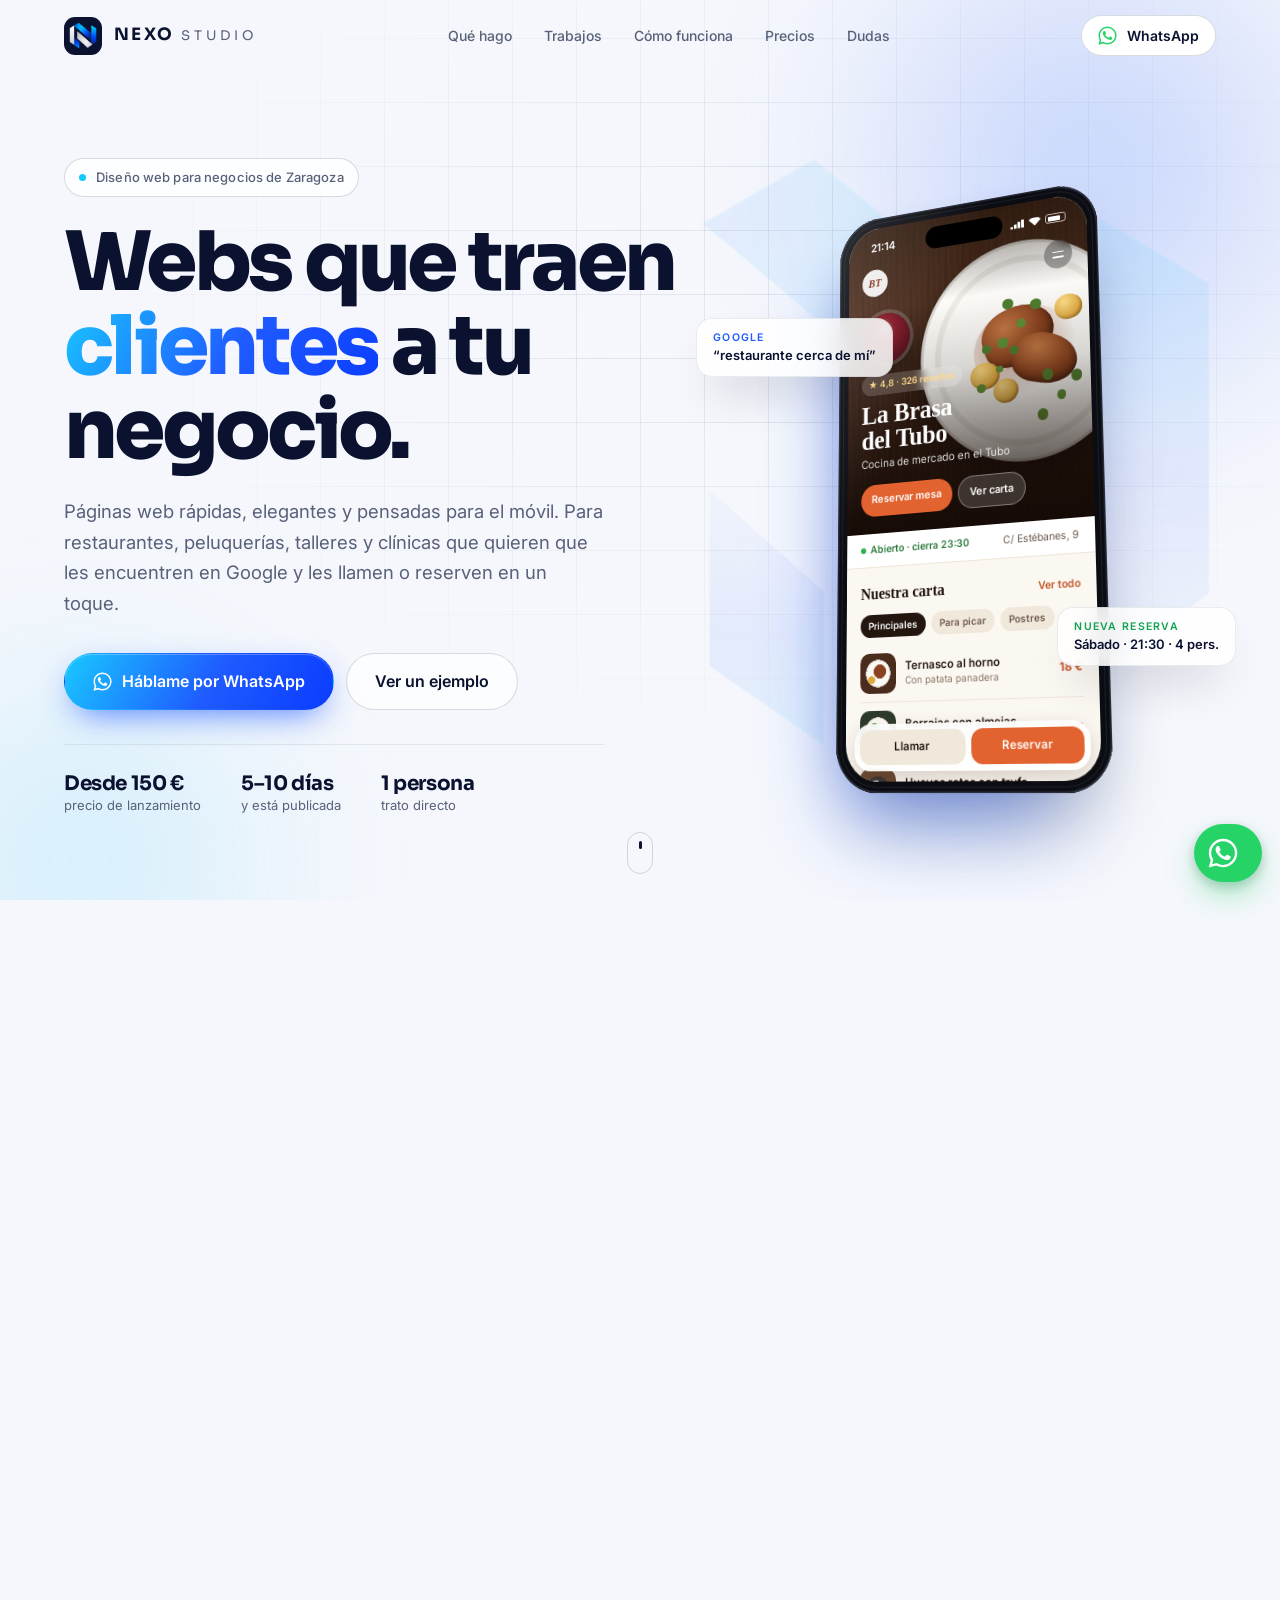
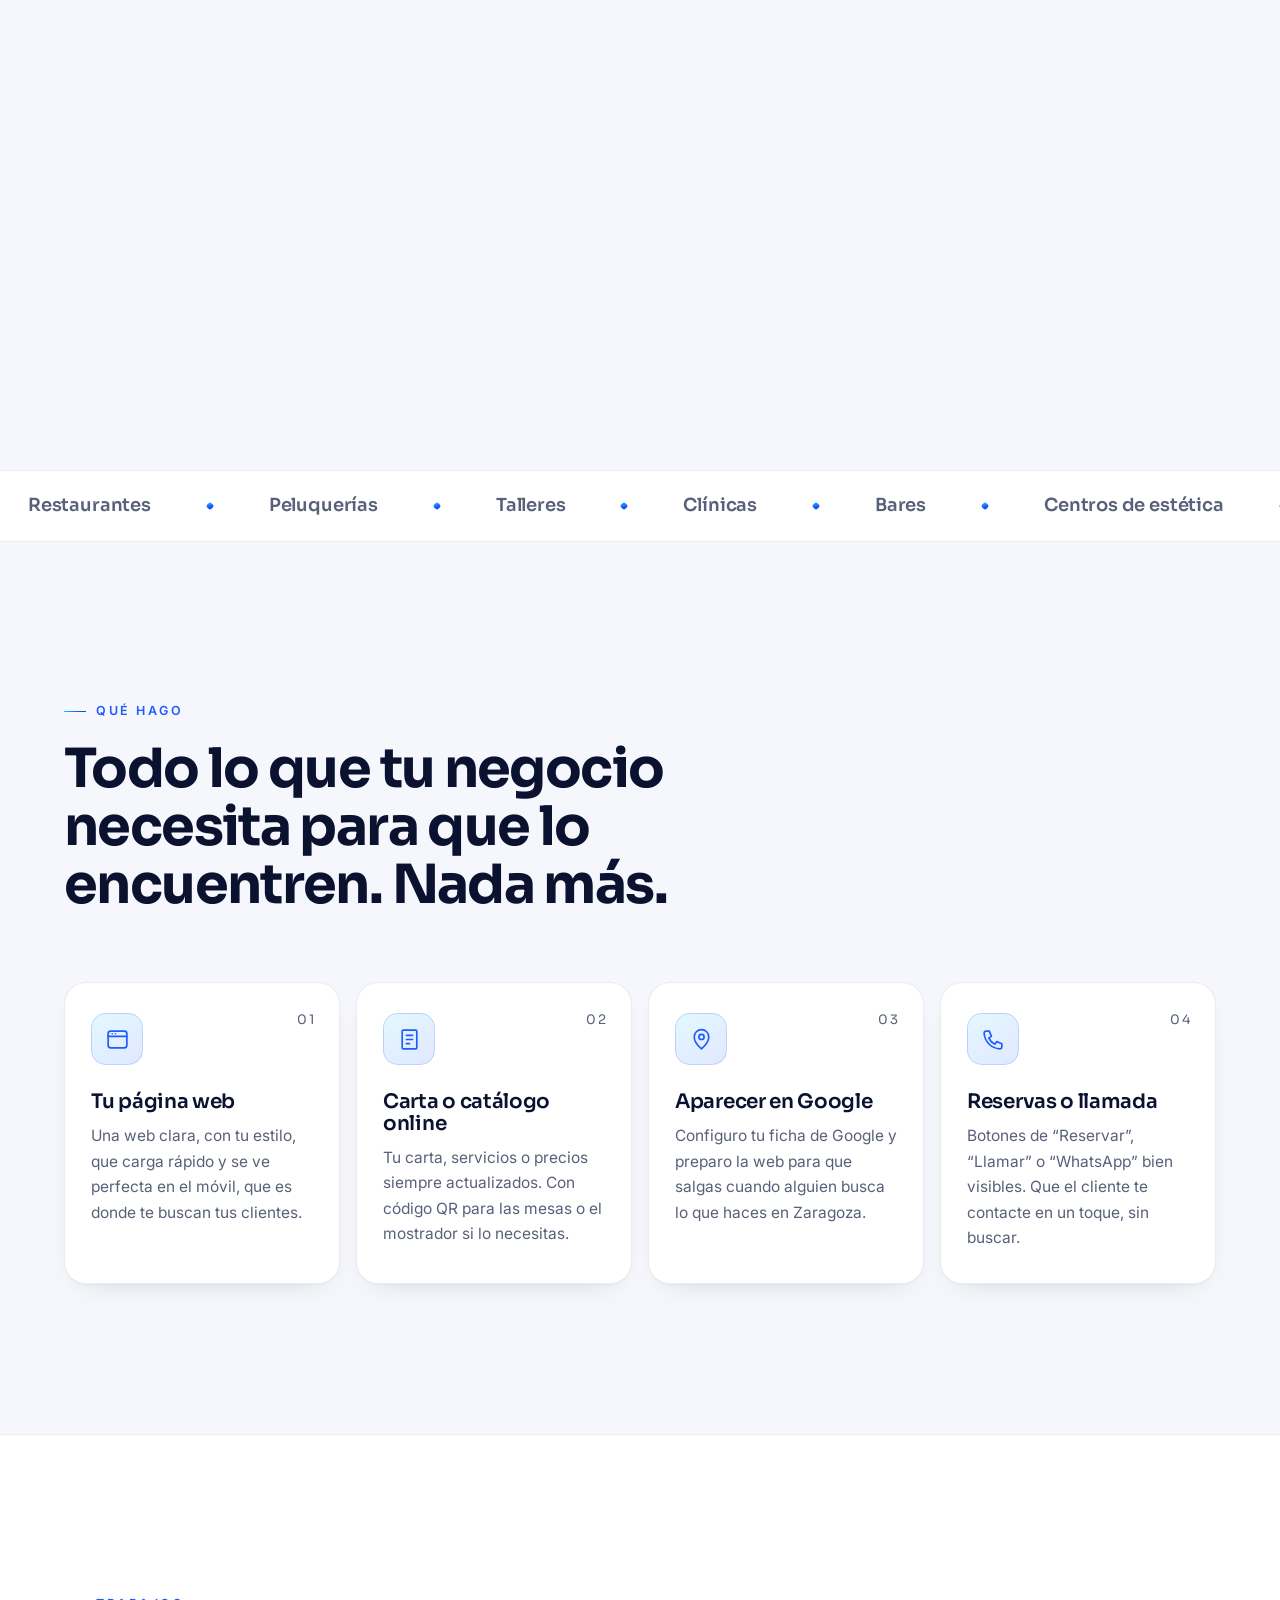
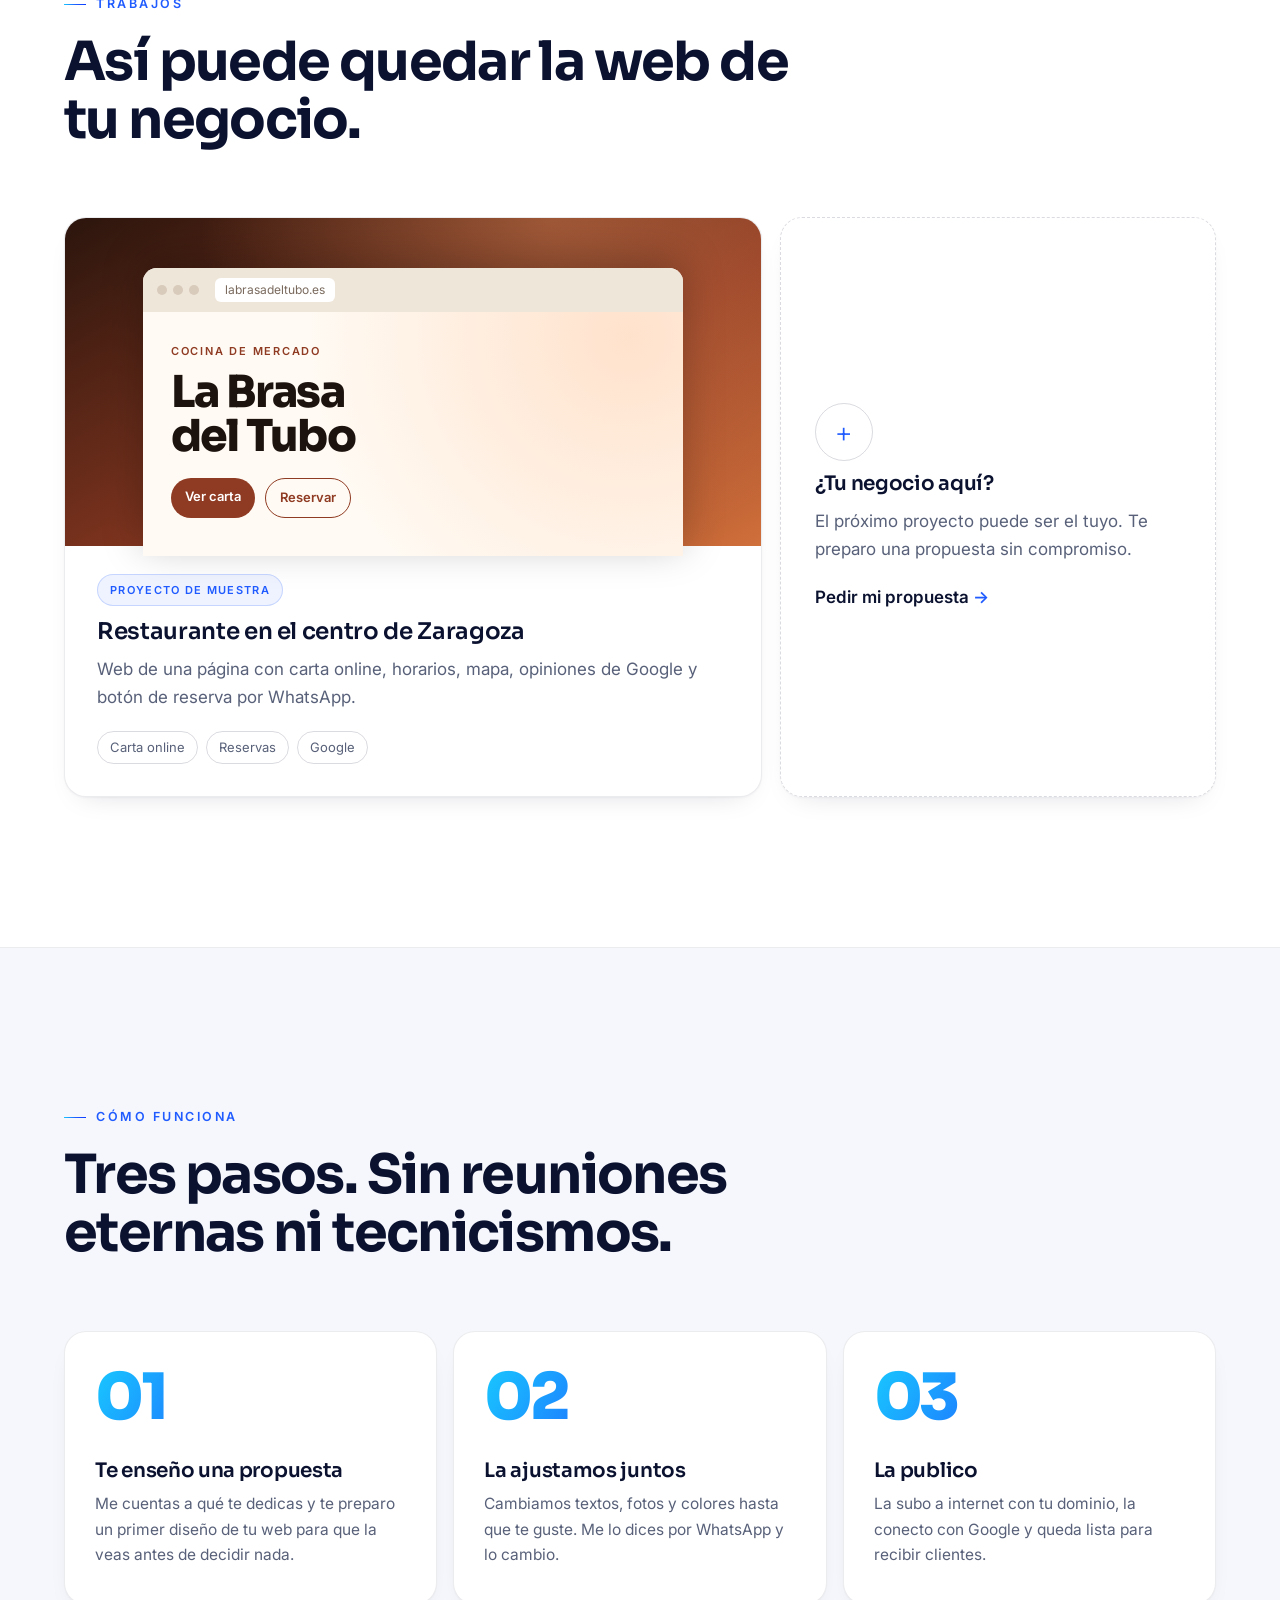
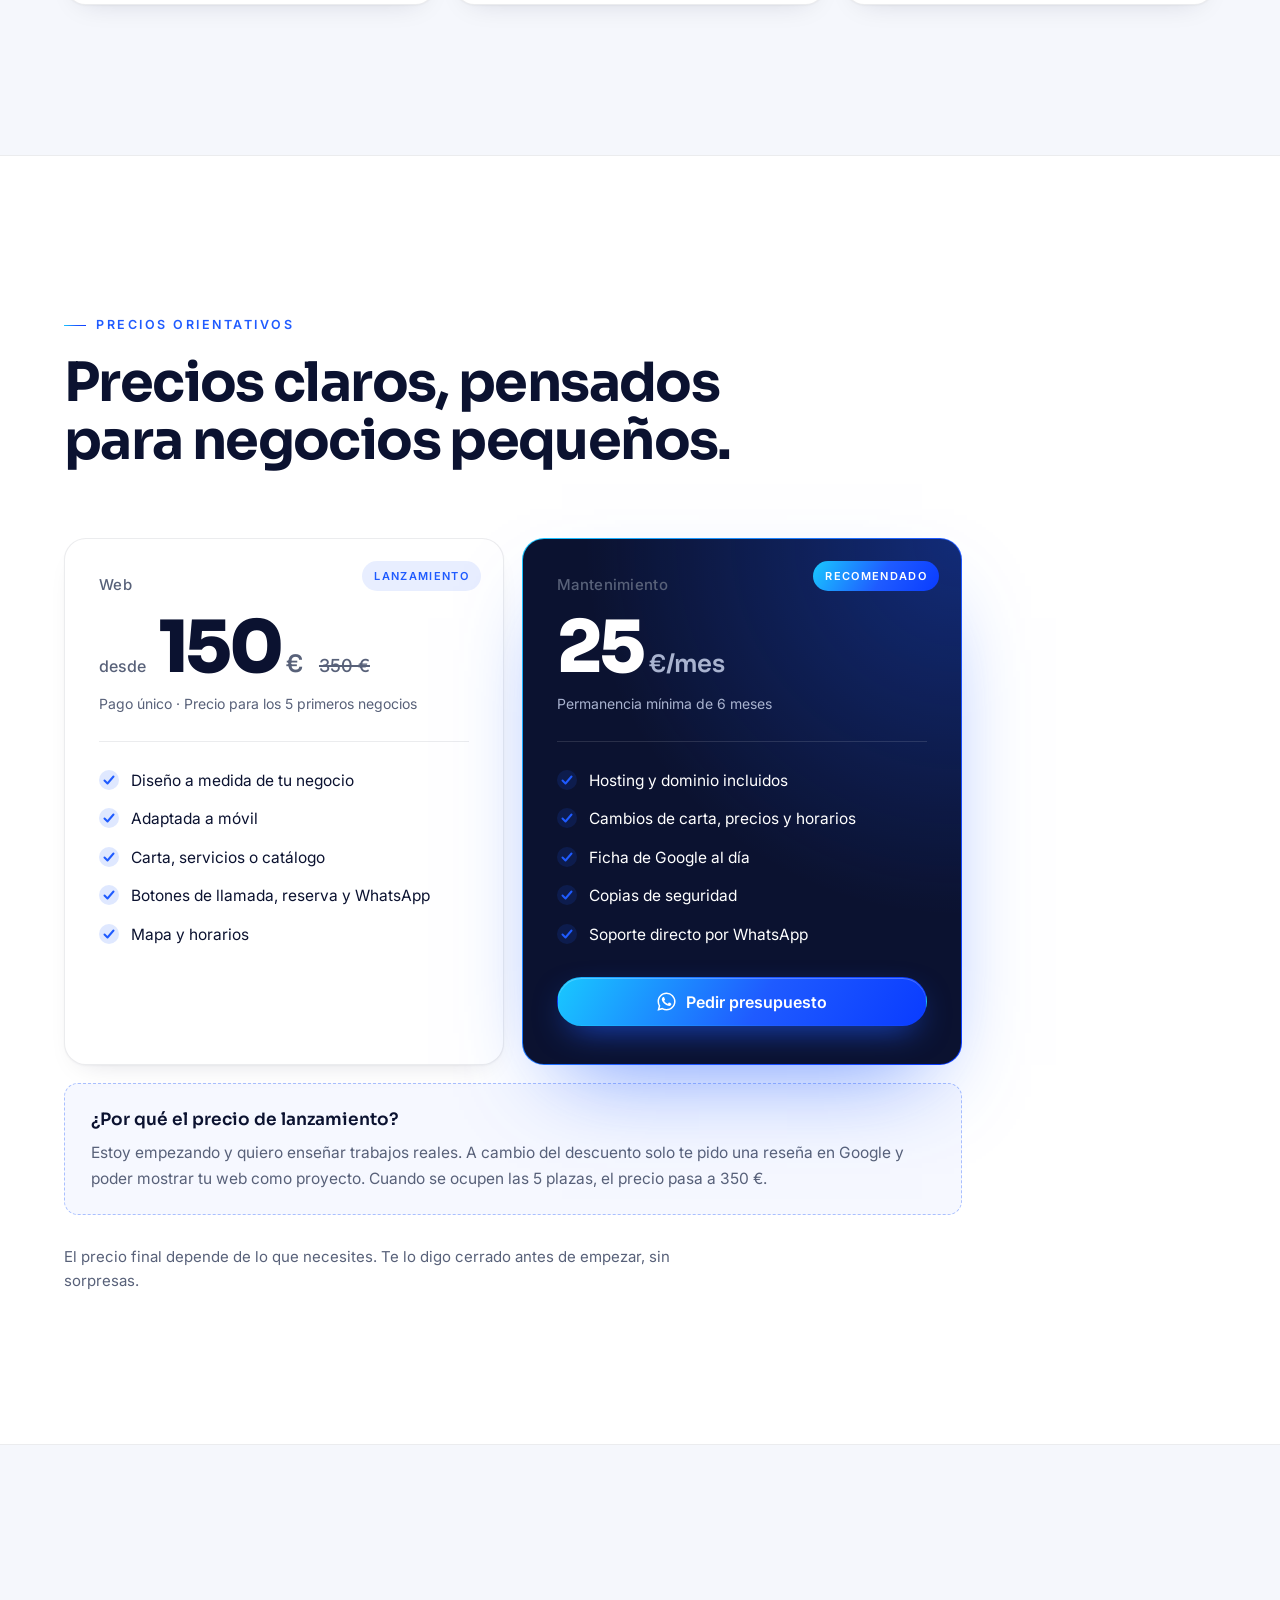
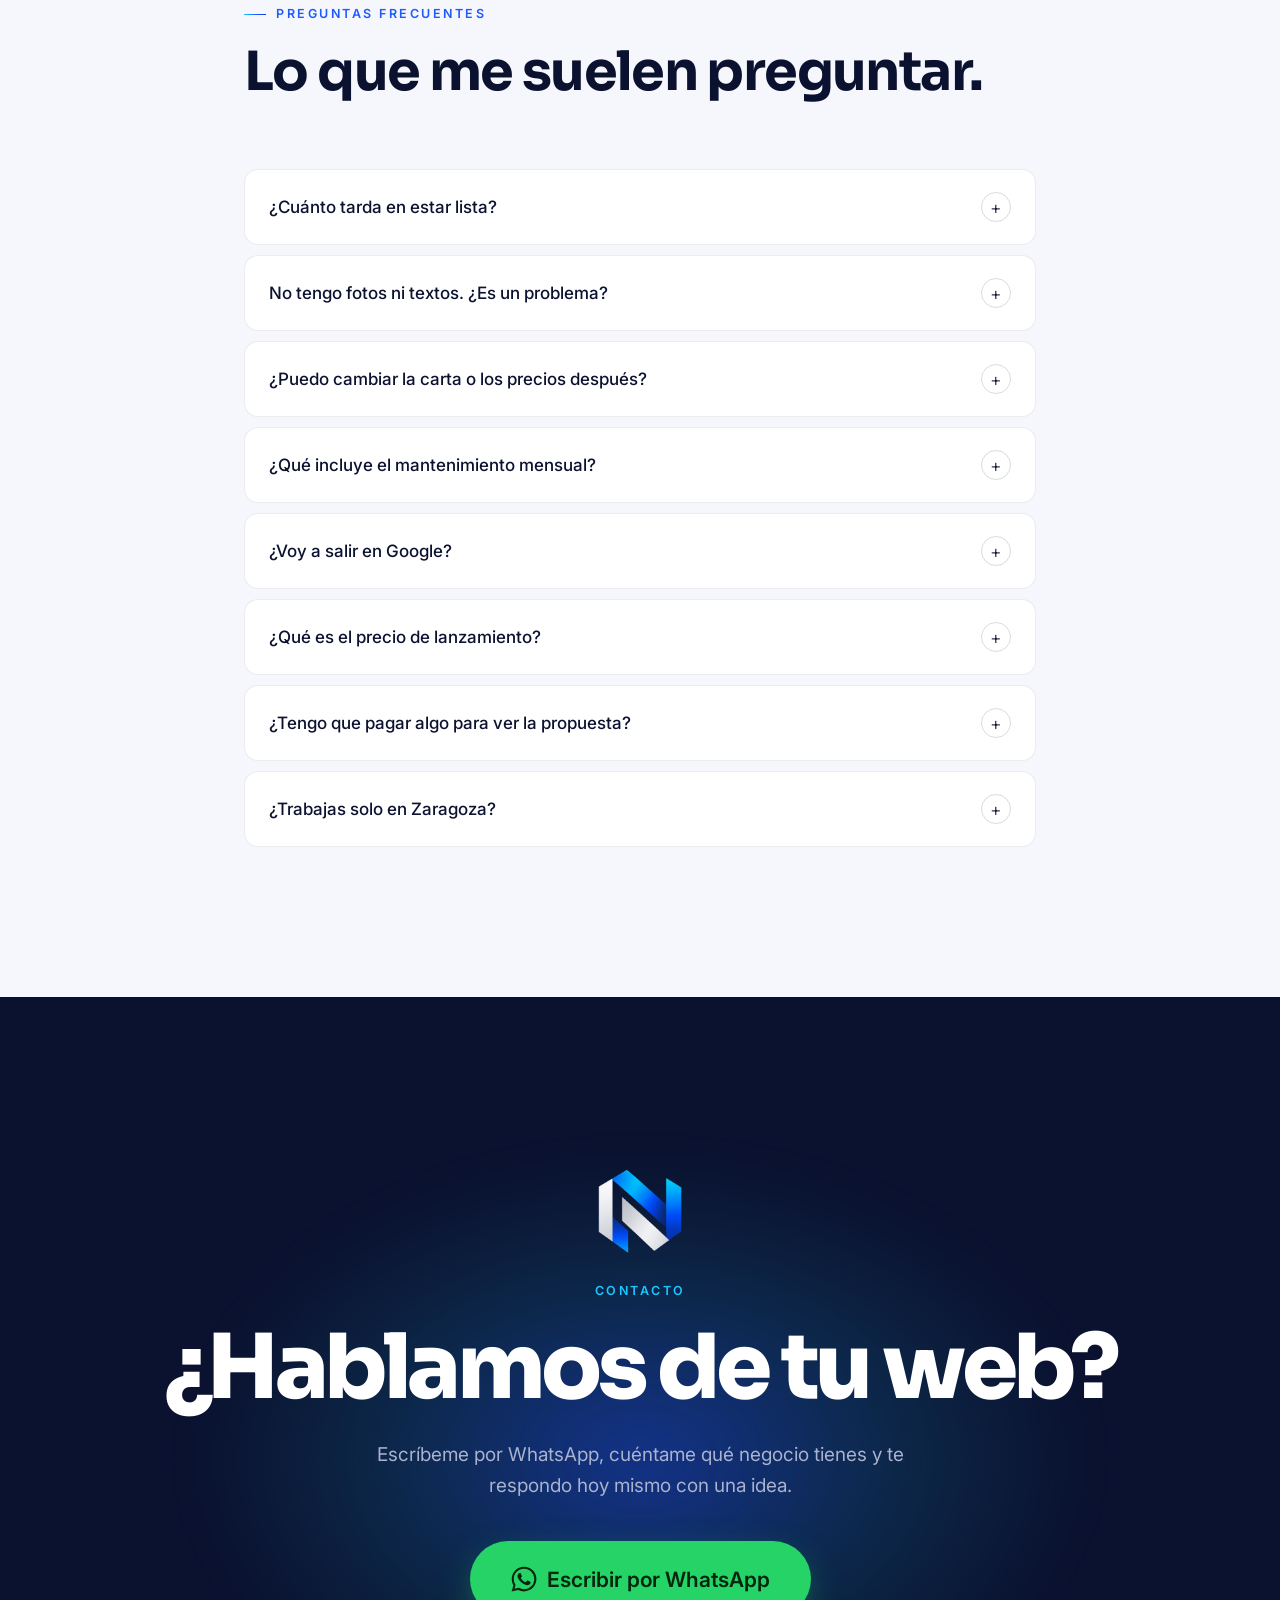
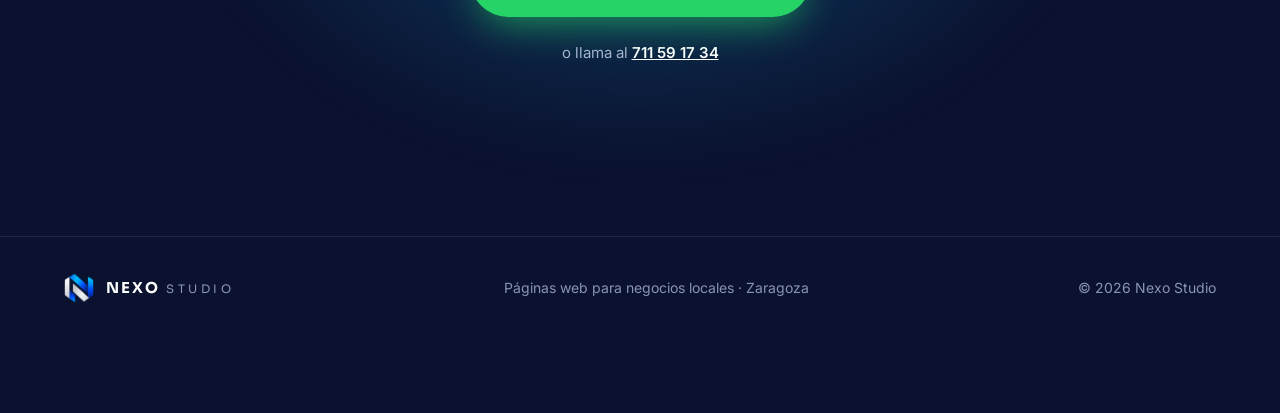
==== index.html @ 25668964 "Nexo Studio website Co-Authored-By: Claude Opus 5.5 <noreply@anthropic.com> Claude-Session: https://" ====
<!doctype html>
<html lang="es">
<head>
  <meta charset="utf-8">
  <meta name="viewport" content="width=device-width, initial-scale=1, viewport-fit=cover">
  <title>Nexo Studio · Páginas web para negocios locales en Zaragoza</title>
  <meta name="description" content="Diseño páginas web para restaurantes, peluquerías, talleres y clínicas de Zaragoza. Carta online, aparecer en Google y botón de reservas. Desde 150 €. Escríbeme por WhatsApp.">
  <meta name="theme-color" content="#f5f7fc">
  <link rel="canonical" href="https://www.nexostudio.es/">

  <!-- Compartir en WhatsApp / redes (cambia la URL por tu dominio real) -->
  <meta property="og:type" content="website">
  <meta property="og:locale" content="es_ES">
  <meta property="og:site_name" content="Nexo Studio">
  <meta property="og:title" content="Nexo Studio · Webs que traen clientes a tu negocio">
  <meta property="og:description" content="Páginas web para negocios locales de Zaragoza. Rápidas, bonitas en el móvil y listas para que te encuentren en Google.">
  <meta property="og:url" content="https://www.nexostudio.es/">
  <meta property="og:image" content="https://www.nexostudio.es/assets/img/og-image.jpg">
  <meta property="og:image:width" content="1200">
  <meta property="og:image:height" content="630">
  <meta name="twitter:card" content="summary_large_image">
  <meta name="twitter:title" content="Nexo Studio · Webs que traen clientes a tu negocio">
  <meta name="twitter:description" content="Páginas web para negocios locales de Zaragoza.">
  <meta name="twitter:image" content="https://www.nexostudio.es/assets/img/og-image.jpg">

  <link rel="icon" href="assets/img/favicon.png?v=20261101" type="image/png">
  <link rel="apple-touch-icon" href="assets/img/apple-touch-icon.png?v=20261101">

  <link rel="preconnect" href="https://fonts.googleapis.com">
  <link rel="preconnect" href="https://fonts.gstatic.com" crossorigin>
  <link href="https://fonts.googleapis.com/css2?family=Sora:wght@400;600;700;800&family=Inter:wght@400;500;600&display=swap" rel="stylesheet">
  <link rel="stylesheet" href="styles.css?v=20261101">

  <script type="application/ld+json">
  {
    "@context": "https://schema.org",
    "@type": "ProfessionalService",
    "name": "Nexo Studio",
    "description": "Diseño de páginas web para negocios locales en Zaragoza.",
    "url": "https://www.nexostudio.es/",
    "logo": "https://www.nexostudio.es/assets/img/nexo-logo.webp",
    "telephone": "+34711591734",
    "areaServed": "Zaragoza",
    "address": { "@type": "PostalAddress", "addressLocality": "Zaragoza", "addressCountry": "ES" },
    "priceRange": "€"
  }
  </script>

  <script defer src="main.js?v=20261101"></script>
</head>
<body>

  <a class="skip" href="#main">Saltar al contenido</a>

  <header class="nav" id="nav">
    <div class="wrap nav__inner">
      <a href="#inicio" class="logo" aria-label="Nexo Studio, inicio">
        <img class="logo__mark" src="assets/img/nexo-mark.webp?v=20261101" alt="" width="36" height="36">
        <span class="logo__text">NEXO<span>STUDIO</span></span>
      </a>
      <nav class="nav__links" aria-label="Principal">
        <a href="#servicios">Qué hago</a>
        <a href="#trabajos">Trabajos</a>
        <a href="#proceso">Cómo funciona</a>
        <a href="#precios">Precios</a>
        <a href="#faq">Dudas</a>
      </nav>
      <a class="btn btn--small btn--line" href="https://wa.me/34711591734?text=Hola,%20quiero%20info%20sobre%20una%20web" target="_blank" rel="noopener">
        <svg class="ico" aria-hidden="true"><use href="#i-wa"/></svg> WhatsApp
      </a>
    </div>
  </header>

  <main id="main">

    <!-- 1 · HERO (escena con scroll) -->
    <section class="hero" id="inicio">
      <div class="hero__sticky">
        <div class="hero__bg" aria-hidden="true">
          <div class="hero__grid-lines"></div>
          <div class="hero__glow hero__glow--a"></div>
          <div class="hero__glow hero__glow--b"></div>
          <img class="hero__watermark" src="assets/img/nexo-mark.webp?v=20261101" alt="">
        </div>

        <div class="wrap hero__layout">
          <div class="hero__copy">
            <p class="eyebrow"><span class="dot"></span> Diseño web para negocios de Zaragoza</p>
            <h1 class="hero__title">Webs que traen <span class="grad">clientes</span> a tu negocio.</h1>
            <p class="hero__lead">Páginas web rápidas, elegantes y pensadas para el móvil. Para restaurantes, peluquerías, talleres y clínicas que quieren que les encuentren en Google y les llamen o reserven en un toque.</p>
            <div class="hero__ctas">
              <a class="btn btn--primary btn--big" href="https://wa.me/34711591734?text=Hola,%20quiero%20info%20sobre%20una%20web" target="_blank" rel="noopener">
                <svg class="ico" aria-hidden="true"><use href="#i-wa"/></svg> Háblame por WhatsApp
              </a>
              <a class="btn btn--ghost btn--big" href="#trabajos">Ver un ejemplo</a>
            </div>
            <ul class="hero__proof">
              <li><strong>Desde 150 €</strong><span>precio de lanzamiento</span></li>
              <li><strong>5–10 días</strong><span>y está publicada</span></li>
              <li><strong>1 persona</strong><span>trato directo</span></li>
            </ul>
          </div>

          <div class="hero__visual" aria-hidden="true">
            <div class="phone">
              <div class="phone__notch"></div>
              <div class="phone__screen">
                <!-- Barra de estado del móvil -->
                <div class="m-status">
                  <span>21:14</span>
                  <span class="m-status__icons"><i class="m-sig"></i><i class="m-wifi"></i><i class="m-bat"></i></span>
                </div>

                <div class="phone__scroll">
                  <!-- Portada del restaurante -->
                  <div class="m-hero">
                    <div class="m-hero__photo">
                      <div class="m-plate m-plate--big">
                        <i class="f-sauce"></i><i class="f-meat"></i><i class="f-meat f-meat--2"></i>
                        <i class="f-pot"></i><i class="f-pot f-pot--2"></i><i class="f-pot f-pot--3"></i>
                        <i class="f-herb"></i><i class="f-herb f-herb--2"></i><i class="f-herb f-herb--3"></i>
                      </div>
                      <div class="m-glass"></div>
                    </div>
                    <div class="m-nav">
                      <span class="m-logo">BT</span>
                      <span class="m-burger"><i></i><i></i></span>
                    </div>
                    <div class="m-hero__body">
                      <span class="m-chip">★ 4,8 · 326 reseñas</span>
                      <strong class="m-title">La Brasa<br>del Tubo</strong>
                      <span class="m-sub">Cocina de mercado en el Tubo</span>
                      <div class="m-btns"><span class="m-btn">Reservar mesa</span><span class="m-btn m-btn--ghost">Ver carta</span></div>
                    </div>
                  </div>

                  <div class="m-info">
                    <span class="m-open"><i></i>Abierto · cierra 23:30</span>
                    <span>C/ Estébanes, 9</span>
                  </div>

                  <div class="m-section">
                    <div class="m-h"><span>Nuestra carta</span><small>Ver todo</small></div>
                    <div class="m-tabs"><span class="is-on">Principales</span><span>Para picar</span><span>Postres</span></div>
                    <div class="m-dish"><span class="m-thumb m-thumb--1"></span><span class="m-dish__t"><b>Ternasco al horno</b><small>Con patata panadera</small></span><em>18 €</em></div>
                    <div class="m-dish"><span class="m-thumb m-thumb--2"></span><span class="m-dish__t"><b>Borrajas con almejas</b><small>Huerta de Aragón</small></span><em>14 €</em></div>
                    <div class="m-dish"><span class="m-thumb m-thumb--3"></span><span class="m-dish__t"><b>Huevos rotos con trufa</b><small>Trufa negra de Teruel</small></span><em>12 €</em></div>
                    <div class="m-dish"><span class="m-thumb m-thumb--4"></span><span class="m-dish__t"><b>Torrija caramelizada</b><small>Con helado de vainilla</small></span><em>7 €</em></div>
                  </div>

                  <div class="m-section">
                    <div class="m-h"><span>Opiniones</span><small>Google</small></div>
                    <div class="m-review">
                      <span class="m-avatar">LM</span>
                      <span><b>Laura M.</b><i>★★★★★</i><small>“El ternasco, espectacular. Volveremos seguro.”</small></span>
                    </div>
                    <div class="m-review">
                      <span class="m-avatar m-avatar--2">JG</span>
                      <span><b>Javier G.</b><i>★★★★★</i><small>“Reservé por WhatsApp en un minuto.”</small></span>
                    </div>
                  </div>

                  <div class="m-section">
                    <div class="m-h"><span>Dónde estamos</span><small>Cómo llegar</small></div>
                    <div class="m-map"><i class="m-road m-road--1"></i><i class="m-road m-road--2"></i><i class="m-road m-road--3"></i><i class="m-pin"></i></div>
                  </div>
                  <div class="m-spacer"></div>
                </div>

                <!-- Barra fija de acciones -->
                <div class="m-bar"><span class="m-bar__call">Llamar</span><span class="m-bar__book">Reservar</span></div>
              </div>
            </div>
            <div class="float-card float-card--a">
              <span class="float-card__k">Google</span>
              <span class="float-card__v">“restaurante cerca de mí”</span>
            </div>
            <div class="float-card float-card--b">
              <span class="float-card__k float-card__k--ok">Nueva reserva</span>
              <span class="float-card__v">Sábado · 21:30 · 4 pers.</span>
            </div>
            <div class="float-card float-card--c">
              <span class="float-card__k">Visitas este mes</span>
              <span class="float-card__v float-card__v--big">+1.240</span>
            </div>
          </div>
        </div>

        <p class="hero__caption" aria-hidden="true">Tu negocio, en el bolsillo de <span class="grad">tus clientes</span>.</p>

        <a class="scroll-hint" href="#servicios" aria-label="Bajar">
          <span class="scroll-hint__line"></span>
        </a>
      </div>
    </section>

    <div class="marquee" aria-hidden="true">
      <div class="marquee__track">
        <span>Restaurantes</span><span>Peluquerías</span><span>Talleres</span><span>Clínicas</span><span>Bares</span><span>Centros de estética</span><span>Fisioterapia</span><span>Tiendas de barrio</span>
        <span>Restaurantes</span><span>Peluquerías</span><span>Talleres</span><span>Clínicas</span><span>Bares</span><span>Centros de estética</span><span>Fisioterapia</span><span>Tiendas de barrio</span>
      </div>
    </div>

    <!-- 2 · QUÉ HAGO -->
    <section class="section" id="servicios">
      <div class="wrap">
        <header class="section__head reveal">
          <p class="kicker">Qué hago</p>
          <h2>Todo lo que tu negocio necesita para que lo encuentren. Nada más.</h2>
        </header>

        <div class="services">
          <article class="card service reveal">
            <span class="service__n">01</span>
            <div class="service__ico"><svg aria-hidden="true"><use href="#i-web"/></svg></div>
            <h3>Tu página web</h3>
            <p>Una web clara, con tu estilo, que carga rápido y se ve perfecta en el móvil, que es donde te buscan tus clientes.</p>
          </article>
          <article class="card service reveal">
            <span class="service__n">02</span>
            <div class="service__ico"><svg aria-hidden="true"><use href="#i-menu"/></svg></div>
            <h3>Carta o catálogo online</h3>
            <p>Tu carta, servicios o precios siempre actualizados. Con código QR para las mesas o el mostrador si lo necesitas.</p>
          </article>
          <article class="card service reveal">
            <span class="service__n">03</span>
            <div class="service__ico"><svg aria-hidden="true"><use href="#i-pin"/></svg></div>
            <h3>Aparecer en Google</h3>
            <p>Configuro tu ficha de Google y preparo la web para que salgas cuando alguien busca lo que haces en Zaragoza.</p>
          </article>
          <article class="card service reveal">
            <span class="service__n">04</span>
            <div class="service__ico"><svg aria-hidden="true"><use href="#i-phone"/></svg></div>
            <h3>Reservas o llamada</h3>
            <p>Botones de “Reservar”, “Llamar” o “WhatsApp” bien visibles. Que el cliente te contacte en un toque, sin buscar.</p>
          </article>
        </div>
      </div>
    </section>

    <!-- 3 · TRABAJOS -->
    <section class="section section--alt" id="trabajos">
      <div class="wrap">
        <header class="section__head reveal">
          <p class="kicker">Trabajos</p>
          <h2>Así puede quedar la web de tu negocio.</h2>
        </header>

        <div class="works">
          <!-- Proyecto 1 -->
          <article class="card work reveal">
            <div class="work__media">
              <div class="browser">
                <div class="browser__bar"><i></i><i></i><i></i><span>labrasadeltubo.es</span></div>
                <div class="browser__body">
                  <p class="browser__eyebrow">Cocina de mercado</p>
                  <p class="browser__title">La Brasa<br>del Tubo</p>
                  <div class="browser__btns"><span>Ver carta</span><span>Reservar</span></div>
                </div>
              </div>
            </div>
            <div class="work__info">
              <span class="badge">Proyecto de muestra</span>
              <h3>Restaurante en el centro de Zaragoza</h3>
              <p>Web de una página con carta online, horarios, mapa, opiniones de Google y botón de reserva por WhatsApp.</p>
              <ul class="tags"><li>Carta online</li><li>Reservas</li><li>Google</li></ul>
            </div>
          </article>

          <!-- Hueco para el siguiente proyecto: copia el <article class="card work"> de arriba -->
          <a class="card work work--empty reveal" href="https://wa.me/34711591734?text=Hola,%20quiero%20info%20sobre%20una%20web" target="_blank" rel="noopener">
            <div class="work__empty-inner">
              <span class="work__plus" aria-hidden="true">+</span>
              <h3>¿Tu negocio aquí?</h3>
              <p>El próximo proyecto puede ser el tuyo. Te preparo una propuesta sin compromiso.</p>
              <span class="link-arrow">Pedir mi propuesta <span aria-hidden="true">→</span></span>
            </div>
          </a>
        </div>
      </div>
    </section>

    <!-- 4 · CÓMO FUNCIONA -->
    <section class="section" id="proceso">
      <div class="wrap">
        <header class="section__head reveal">
          <p class="kicker">Cómo funciona</p>
          <h2>Tres pasos. Sin reuniones eternas ni tecnicismos.</h2>
        </header>

        <ol class="steps">
          <li class="card step reveal">
            <span class="step__n">01</span>
            <h3>Te enseño una propuesta</h3>
            <p>Me cuentas a qué te dedicas y te preparo un primer diseño de tu web para que la veas antes de decidir nada.</p>
          </li>
          <li class="card step reveal">
            <span class="step__n">02</span>
            <h3>La ajustamos juntos</h3>
            <p>Cambiamos textos, fotos y colores hasta que te guste. Me lo dices por WhatsApp y lo cambio.</p>
          </li>
          <li class="card step reveal">
            <span class="step__n">03</span>
            <h3>La publico</h3>
            <p>La subo a internet con tu dominio, la conecto con Google y queda lista para recibir clientes.</p>
          </li>
        </ol>
      </div>
    </section>

    <!-- 5 · PRECIOS -->
    <section class="section section--alt" id="precios">
      <div class="wrap">
        <header class="section__head reveal">
          <p class="kicker">Precios orientativos</p>
          <h2>Precios claros, pensados para negocios pequeños.</h2>
        </header>

        <div class="pricing">
          <article class="card price reveal">
            <span class="price__ribbon price__ribbon--launch">Lanzamiento</span>
            <h3>Web</h3>
            <p class="price__amount"><span class="price__from">desde</span>150<span class="price__cur">€</span><s class="price__old">350 €</s></p>
            <p class="price__note">Pago único · Precio para los 5 primeros negocios</p>
            <ul class="checks">
              <li>Diseño a medida de tu negocio</li>
              <li>Adaptada a móvil</li>
              <li>Carta, servicios o catálogo</li>
              <li>Botones de llamada, reserva y WhatsApp</li>
              <li>Mapa y horarios</li>
            </ul>
          </article>

          <article class="card price price--featured reveal">
            <span class="price__ribbon">Recomendado</span>
            <h3>Mantenimiento</h3>
            <p class="price__amount">25<span class="price__cur">€/mes</span></p>
            <p class="price__note">Permanencia mínima de 6 meses</p>
            <ul class="checks">
              <li>Hosting y dominio incluidos</li>
              <li>Cambios de carta, precios y horarios</li>
              <li>Ficha de Google al día</li>
              <li>Copias de seguridad</li>
              <li>Soporte directo por WhatsApp</li>
            </ul>
            <a class="btn btn--primary btn--block" href="https://wa.me/34711591734?text=Hola,%20quiero%20info%20sobre%20una%20web" target="_blank" rel="noopener">
              <svg class="ico" aria-hidden="true"><use href="#i-wa"/></svg> Pedir presupuesto
            </a>
          </article>
        </div>
        <div class="launch reveal">
          <p class="launch__title">¿Por qué el precio de lanzamiento?</p>
          <p>Estoy empezando y quiero enseñar trabajos reales. A cambio del descuento solo te pido una reseña en Google y poder mostrar tu web como proyecto. Cuando se ocupen las 5 plazas, el precio pasa a 350 €.</p>
        </div>
        <p class="pricing__foot reveal">El precio final depende de lo que necesites. Te lo digo cerrado antes de empezar, sin sorpresas.</p>
      </div>
    </section>

    <!-- 6 · FAQ -->
    <section class="section" id="faq">
      <div class="wrap wrap--narrow">
        <header class="section__head reveal">
          <p class="kicker">Preguntas frecuentes</p>
          <h2>Lo que me suelen preguntar.</h2>
        </header>

        <div class="faq">
          <details class="reveal">
            <summary>¿Cuánto tarda en estar lista?</summary>
            <p>Normalmente, entre 5 y 10 días desde que me pasas la información (textos, fotos, carta…). Si tienes prisa, dímelo y lo vemos.</p>
          </details>
          <details class="reveal">
            <summary>No tengo fotos ni textos. ¿Es un problema?</summary>
            <p>Para nada. Te ayudo a redactar los textos y, si hace falta, usamos fotos de calidad mientras haces las tuyas.</p>
          </details>
          <details class="reveal">
            <summary>¿Puedo cambiar la carta o los precios después?</summary>
            <p>Sí. Con el mantenimiento me escribes por WhatsApp y lo cambio yo, sin que tengas que tocar nada.</p>
          </details>
          <details class="reveal">
            <summary>¿Qué incluye el mantenimiento mensual?</summary>
            <p>El alojamiento de la web, el dominio, copias de seguridad, pequeños cambios y soporte directo conmigo. Tiene una permanencia mínima de 6 meses; después puedes dejarlo cuando quieras, avisando con un mes de antelación.</p>
          </details>
          <details class="reveal">
            <summary>¿Voy a salir en Google?</summary>
            <p>Configuro tu ficha de Google Business y preparo la web para que Google la entienda. Salir el primero depende también de tus reseñas y de la competencia, pero partirás con todo bien hecho.</p>
          </details>
          <details class="reveal">
            <summary>¿Qué es el precio de lanzamiento?</summary>
            <p>Los 5 primeros negocios tienen la web desde 150 € en lugar de 350 €. A cambio te pido una reseña en Google y permiso para enseñar tu web como trabajo. El mantenimiento es el mismo: 25 €/mes.</p>
          </details>
          <details class="reveal">
            <summary>¿Tengo que pagar algo para ver la propuesta?</summary>
            <p>No. Te enseño una propuesta primero y solo si te convence seguimos adelante.</p>
          </details>
          <details class="reveal">
            <summary>¿Trabajas solo en Zaragoza?</summary>
            <p>Me centro en negocios de Zaragoza y alrededores porque me gusta poder pasarme a conocerlos, pero puedo trabajar con cualquier negocio de España.</p>
          </details>
        </div>
      </div>
    </section>

    <!-- 7 · CONTACTO -->
    <section class="contact" id="contacto">
      <div class="contact__glow" aria-hidden="true"></div>
      <div class="wrap contact__inner reveal">
        <img class="contact__mark" src="assets/img/nexo-mark.webp?v=20261101" alt="" width="88" height="88">
        <p class="kicker">Contacto</p>
        <h2>¿Hablamos de tu web?</h2>
        <p class="contact__lead">Escríbeme por WhatsApp, cuéntame qué negocio tienes y te respondo hoy mismo con una idea.</p>
        <a class="btn btn--wa btn--huge" href="https://wa.me/34711591734?text=Hola,%20quiero%20info%20sobre%20una%20web" target="_blank" rel="noopener">
          <svg class="ico" aria-hidden="true"><use href="#i-wa"/></svg> Escribir por WhatsApp
        </a>
        <p class="contact__phone">o llama al <a href="tel:+34711591734">711 59 17 34</a></p>
      </div>
    </section>
  </main>

  <footer class="footer">
    <div class="wrap footer__inner">
      <a href="#inicio" class="logo logo--small" aria-label="Nexo Studio, volver arriba">
        <img class="logo__mark" src="assets/img/nexo-mark.webp?v=20261101" alt="" width="30" height="30">
        <span class="logo__text">NEXO<span>STUDIO</span></span>
      </a>
      <p>Páginas web para negocios locales · Zaragoza</p>
      <p>© <span id="year">2026</span> Nexo Studio</p>
    </div>
  </footer>

  <!-- Botón flotante de WhatsApp -->
  <a class="wa-float" href="https://wa.me/34711591734?text=Hola,%20quiero%20info%20sobre%20una%20web" target="_blank" rel="noopener" aria-label="Escríbeme por WhatsApp">
    <svg aria-hidden="true"><use href="#i-wa"/></svg>
    <span class="wa-float__label">¿Hablamos?</span>
  </a>

  <!-- Iconos -->
  <svg width="0" height="0" style="position:absolute" aria-hidden="true">
    <symbol id="i-wa" viewBox="0 0 24 24"><path fill="currentColor" d="M17.47 14.38c-.3-.15-1.75-.86-2.02-.96-.27-.1-.47-.15-.67.15-.2.3-.77.96-.94 1.16-.17.2-.35.22-.64.07-.3-.15-1.25-.46-2.38-1.47-.88-.78-1.47-1.75-1.64-2.05-.17-.3-.02-.46.13-.6.13-.14.3-.35.45-.52.15-.17.2-.3.3-.5.1-.2.05-.37-.03-.52-.07-.15-.67-1.6-.92-2.2-.24-.58-.49-.5-.67-.5h-.57c-.2 0-.52.07-.8.37-.27.3-1.04 1.02-1.04 2.48s1.07 2.88 1.21 3.08c.15.2 2.1 3.2 5.08 4.49.71.3 1.26.49 1.7.63.71.22 1.36.19 1.87.12.57-.09 1.75-.72 2-1.41.25-.7.25-1.29.17-1.41-.07-.13-.27-.2-.57-.35M12.05 21.5h-.01a9.45 9.45 0 0 1-4.82-1.32l-.35-.2-3.58.93.96-3.49-.23-.36a9.44 9.44 0 0 1-1.45-5.03c0-5.22 4.25-9.46 9.48-9.46 2.53 0 4.9.99 6.7 2.78a9.4 9.4 0 0 1 2.77 6.7c0 5.21-4.25 9.45-9.47 9.45m8.06-17.52A11.33 11.33 0 0 0 12.05.65C5.77.65.66 5.76.66 12.04c0 2 .53 3.96 1.52 5.69L.57 23.63l6.04-1.58a11.36 11.36 0 0 0 5.44 1.38h.01c6.28 0 11.39-5.11 11.39-11.39 0-3.04-1.18-5.9-3.34-8.06"/></symbol>
    <symbol id="i-web" viewBox="0 0 24 24"><g fill="none" stroke="currentColor" stroke-width="1.6" stroke-linecap="round" stroke-linejoin="round"><rect x="3" y="4" width="18" height="16" rx="2.5"/><path d="M3 9h18M7 6.5h.01M10 6.5h.01"/></g></symbol>
    <symbol id="i-menu" viewBox="0 0 24 24"><g fill="none" stroke="currentColor" stroke-width="1.6" stroke-linecap="round" stroke-linejoin="round"><path d="M6 3h12a1 1 0 0 1 1 1v16a1 1 0 0 1-1 1H6a1 1 0 0 1-1-1V4a1 1 0 0 1 1-1z"/><path d="M9 8h6M9 12h6M9 16h3"/></g></symbol>
    <symbol id="i-pin" viewBox="0 0 24 24"><g fill="none" stroke="currentColor" stroke-width="1.6" stroke-linecap="round" stroke-linejoin="round"><path d="M12 21s-7-6.1-7-11.5a7 7 0 0 1 14 0C19 14.9 12 21 12 21z"/><circle cx="12" cy="9.5" r="2.5"/></g></symbol>
    <symbol id="i-phone" viewBox="0 0 24 24"><g fill="none" stroke="currentColor" stroke-width="1.6" stroke-linecap="round" stroke-linejoin="round"><path d="M5 4h3l2 5-2.5 1.5a11 11 0 0 0 6 6L15 14l5 2v3a2 2 0 0 1-2 2A16 16 0 0 1 3 6a2 2 0 0 1 2-2"/></g></symbol>
  </svg>
</body>
</html>
---- styles.css ----
/* ==========================================================================
   Nexo Studio — estilos
   ========================================================================== */

:root {
  --bg: #f5f7fc;
  --bg-2: #ebeff8;
  --surface: #ffffff;
  --surface-2: #ffffff;
  --navy: #0b1230;
  --navy-2: #121b44;
  --line: rgba(11, 18, 48, .08);
  --line-2: rgba(11, 18, 48, .15);
  --text: #0b1230;
  --muted: #586179;
  --blue: #1f5bff;
  --blue-2: #0a3cff;
  --cyan: #19c8ff;
  --grad: linear-gradient(120deg, #19c8ff 0%, #1f5bff 55%, #0a3cff 100%);
  --wa: #25d366;
  --radius: 22px;
  --radius-sm: 14px;
  --font-display: "Sora", "Inter", system-ui, sans-serif;
  --font-body: "Inter", system-ui, -apple-system, "Segoe UI", Roboto, sans-serif;
  --nav-h: 72px;
  --ease: cubic-bezier(.2, .7, .2, 1);
}

*, *::before, *::after { box-sizing: border-box; }
html { scroll-behavior: smooth; scroll-padding-top: calc(var(--nav-h) + 8px); -webkit-text-size-adjust: 100%; background: var(--bg); }
body {
  margin: 0;
  font-family: var(--font-body);
  font-size: 17px;
  line-height: 1.65;
  color: var(--text);
  background: var(--bg);
  -webkit-font-smoothing: antialiased;
  overflow-x: clip;
}
img, svg { display: block; max-width: 100%; }
a { color: inherit; }
h1, h2, h3 { font-family: var(--font-display); line-height: 1.08; letter-spacing: -.03em; margin: 0; font-weight: 700; }
h2 { font-size: clamp(30px, 4.4vw, 54px); }
h3 { font-size: 20px; letter-spacing: -.015em; font-weight: 600; }
p { margin: 0; }
::selection { background: var(--blue); color: #fff; }

.wrap { width: 100%; max-width: 1200px; margin: 0 auto; padding: 0 24px; }
.wrap--narrow { max-width: 840px; }
.grad { background: var(--grad); -webkit-background-clip: text; background-clip: text; color: transparent; }

.skip { position: absolute; left: -9999px; }
.skip:focus { left: 16px; top: 16px; z-index: 100; background: #fff; color: #000; padding: 10px 14px; border-radius: 8px; }
:focus-visible { outline: 2px solid var(--cyan); outline-offset: 3px; border-radius: 6px; }

/* ---------- Botones ---------- */
.btn {
  position: relative; display: inline-flex; align-items: center; justify-content: center; gap: 10px;
  font-family: var(--font-body); font-weight: 600; font-size: 16px; line-height: 1;
  text-decoration: none; border-radius: 999px; padding: 14px 22px;
  border: 1px solid transparent; cursor: pointer; isolation: isolate;
  transition: transform .25s var(--ease), box-shadow .25s ease, background-color .25s ease, border-color .25s ease, color .25s ease;
  -webkit-tap-highlight-color: transparent;
}
.btn:hover { transform: translateY(-2px); }
.btn:active { transform: translateY(0) scale(.98); }
.btn .ico { width: 19px; height: 19px; flex: none; }
.btn--primary { background: var(--grad); color: #fff; box-shadow: 0 12px 34px -12px rgba(31, 91, 255, .9), inset 0 1px 0 rgba(255, 255, 255, .25); }
.btn--primary:hover { box-shadow: 0 18px 44px -12px rgba(25, 200, 255, .8), inset 0 1px 0 rgba(255, 255, 255, .3); }
.btn--wa { background: var(--wa); color: #04260f; box-shadow: 0 14px 40px -12px rgba(37, 211, 102, .75); }
.btn--wa:hover { background: #33e07a; }
.btn--ghost { border-color: var(--line-2); color: var(--text); background: rgba(255, 255, 255, .7); backdrop-filter: blur(8px); -webkit-backdrop-filter: blur(8px); }
.btn--ghost:hover { border-color: var(--text); background: #fff; }
.btn--line { border-color: var(--line-2); color: var(--text); background: #fff; }
.btn--line .ico { color: var(--wa); }
.btn--line:hover { border-color: var(--wa); }
.btn--small { padding: 10px 16px; font-size: 14px; }
.btn--big { padding: 18px 28px; font-size: 16px; }
.btn--huge { padding: 24px 40px; font-size: clamp(17px, 2.2vw, 21px); }
.btn--huge .ico { width: 26px; height: 26px; }
.btn--block { width: 100%; margin-top: 30px; }

/* ---------- Navegación ---------- */
.nav {
  position: fixed; inset: 0 0 auto 0; z-index: 50; height: var(--nav-h);
  display: flex; align-items: center;
  transition: background-color .35s ease, border-color .35s ease;
  border-bottom: 1px solid transparent;
}
.nav.is-scrolled { background: rgba(245, 247, 252, .82); backdrop-filter: blur(16px) saturate(140%); -webkit-backdrop-filter: blur(16px) saturate(140%); border-bottom-color: var(--line); }
.nav__inner { display: flex; align-items: center; justify-content: space-between; gap: 24px; }
.nav__links { display: flex; gap: 32px; }
.nav__links a { text-decoration: none; font-size: 14px; font-weight: 500; color: var(--muted); transition: color .2s ease; }
.nav__links a:hover { color: var(--text); }

.logo { display: inline-flex; align-items: center; gap: 12px; text-decoration: none; }
.logo__mark { width: 38px; height: 38px; object-fit: contain; background: var(--navy); border-radius: 11px; padding: 5px; }
.logo__text { font-family: var(--font-display); font-weight: 700; font-size: 17px; letter-spacing: .14em; }
.logo__text span { font-weight: 400; color: var(--muted); margin-left: .5em; letter-spacing: .3em; font-size: .78em; }

/* ---------- Hero (escena con scroll) ----------
   --p  : progreso 0→1 de toda la escena (lo pone main.js)
   --p1 : fase 1 (el móvil se endereza y va al centro)
   --p2 : fase 2 (la web hace scroll dentro del móvil)
   --dx : distancia hasta el centro de la pantalla
   Sin JS valen 0 y el hero se ve estático y completo. */
.hero { --p: 0; --p1: 0; --p2: 0; --dx: 0px; position: relative; height: 230vh; }
.hero__sticky { position: sticky; top: 0; height: 100vh; height: 100svh; overflow: clip; display: flex; align-items: center; }

.hero__bg { position: absolute; inset: 0; z-index: 0; pointer-events: none; }
.hero__grid-lines {
  position: absolute; inset: -10% 0 0 0;
  background-image: linear-gradient(var(--line) 1px, transparent 1px), linear-gradient(90deg, var(--line) 1px, transparent 1px);
  background-size: 64px 64px;
  mask-image: radial-gradient(ellipse 70% 60% at 60% 40%, #000 20%, transparent 75%);
  -webkit-mask-image: radial-gradient(ellipse 70% 60% at 60% 40%, #000 20%, transparent 75%);
  transform: translateY(calc(var(--p) * -80px)) perspective(800px) rotateX(calc(var(--p) * 18deg));
  transform-origin: 50% 100%;
}
.hero__glow { position: absolute; border-radius: 50%; filter: blur(90px); opacity: .28; }
.hero__glow--a { width: 620px; height: 620px; right: -120px; top: -140px; background: radial-gradient(circle, #1f5bff, transparent 68%); transform: translate(calc(var(--p) * -260px), calc(var(--p) * 120px)); animation: drift 14s ease-in-out infinite alternate; }
.hero__glow--b { width: 480px; height: 480px; left: -160px; bottom: -200px; background: radial-gradient(circle, #19c8ff, transparent 70%); opacity: .22; transform: translate(calc(var(--p) * 200px), calc(var(--p) * -120px)); }
@keyframes drift { to { margin-top: 60px; margin-right: 50px; } }
.hero__watermark {
  position: absolute; right: 4%; top: 50%; width: min(52vw, 640px);
  opacity: calc(.07 + var(--p1) * .05);
  transform: translateY(-50%) rotate(calc(var(--p) * 30deg)) scale(calc(1 + var(--p) * .35));
}

.hero__layout { position: relative; z-index: 1; display: grid; grid-template-columns: 1.1fr .9fr; gap: 40px; align-items: center; padding-top: var(--nav-h); }

.eyebrow { display: inline-flex; align-items: center; gap: 10px; font-size: 13px; font-weight: 500; color: var(--muted); border: 1px solid var(--line-2); background: rgba(255, 255, 255, .8); padding: 8px 14px; border-radius: 999px; letter-spacing: .01em; }
.dot { width: 7px; height: 7px; border-radius: 50%; background: var(--cyan); box-shadow: 0 0 0 0 rgba(25, 200, 255, .6); animation: pulse 2.2s infinite; }
@keyframes pulse { 70% { box-shadow: 0 0 0 9px rgba(25, 200, 255, 0); } 100% { box-shadow: 0 0 0 0 rgba(25, 200, 255, 0); } }

.hero__copy { transform: translateY(calc(var(--p1) * -90px)); opacity: calc(1 - var(--p1) * 1.15); filter: blur(calc(var(--p1) * 6px)); will-change: transform, opacity; }
.hero__title { font-size: clamp(42px, min(6.4vw, 9.6vh), 86px); font-weight: 800; margin: 24px 0; letter-spacing: -.045em; line-height: 1.02; }
.hero__lead { font-size: clamp(16px, 1.45vw, 19px); color: var(--muted); max-width: 540px; }
.hero__ctas { display: flex; flex-wrap: wrap; gap: 12px; margin-top: 34px; }
.hero__proof { list-style: none; padding: 26px 0 0; margin: 34px 0 0; display: flex; gap: 40px; border-top: 1px solid var(--line); max-width: 540px; }
.hero__proof li { display: flex; flex-direction: column; line-height: 1.3; }
.hero__proof strong { font-family: var(--font-display); font-size: 20px; font-weight: 700; letter-spacing: -.02em; }
.hero__proof span { font-size: 13px; color: var(--muted); }

.hero__copy > * { animation: rise .9s var(--ease) both; }
.hero__copy > :nth-child(2) { animation-delay: .08s; }
.hero__copy > :nth-child(3) { animation-delay: .16s; }
.hero__copy > :nth-child(4) { animation-delay: .24s; }
.hero__copy > :nth-child(5) { animation-delay: .32s; }
@keyframes rise { from { opacity: 0; transform: translateY(26px); } to { opacity: 1; transform: none; } }

/* Teléfono 3D */
.hero__visual {
  position: relative; display: flex; justify-content: center; perspective: 1400px;
  transform: translate(calc(var(--dx) * var(--p1)), calc(var(--p2) * -6vh)) scale(calc(1 + var(--p1) * .04 - var(--p2) * .1));
  will-change: transform;
}
.hero__visual > * { animation: appear 1.2s .25s ease both; }
@keyframes appear { from { opacity: 0; } }
.phone {
  height: min(600px, 72vh); aspect-ratio: 9 / 18.6; background: #0b0d12; border-radius: 46px; padding: 11px;
  position: relative; transform-style: preserve-3d;
  transform: rotateY(calc(-24deg + var(--p1) * 24deg)) rotateX(calc(10deg - var(--p1) * 10deg)) rotateZ(calc(-5deg + var(--p1) * 5deg));
  box-shadow:
    inset 0 0 0 1.5px #2a2f3b, inset 0 0 0 5px #0b0d12, inset 0 0 0 6px #1b1f29,
    -30px 50px 90px -30px rgba(31, 91, 255, .45), 0 40px 80px -30px rgba(11, 18, 48, .45);
}
.phone::after { content: ""; position: absolute; inset: 0; border-radius: inherit; pointer-events: none; background: linear-gradient(115deg, rgba(255, 255, 255, .14) 0%, transparent 32%); }
.phone__notch { position: absolute; top: 20px; left: 50%; transform: translateX(-50%); width: 30%; height: 24px; background: #000; border-radius: 99px; z-index: 4; }
.phone__screen { position: relative; height: 100%; background: #fbf7f1; border-radius: 36px; overflow: hidden; color: #22160f; font-size: 11.5px; line-height: 1.35; }
.phone__scroll { transform: translateY(calc(var(--p2) * -52%)); will-change: transform; }

/* Barra de estado */
.m-status { position: absolute; z-index: 3; top: 0; left: 0; right: 0; height: 44px; padding: 0 22px 0 26px; display: flex; align-items: center; justify-content: space-between; color: #fff; font-weight: 600; font-size: 12px; background: rgba(34, 22, 15, calc(min(1, var(--p2) * 8) * .94)); }
.m-status__icons { display: flex; align-items: center; gap: 5px; }
.m-sig { width: 15px; height: 9px; background: linear-gradient(90deg, #fff 0 3px, transparent 3px 4px, #fff 4px 7px, transparent 7px 8px, #fff 8px 11px, transparent 11px 12px, #fff 12px); clip-path: polygon(0 75%, 25% 75%, 25% 50%, 50% 50%, 50% 25%, 75% 25%, 75% 0, 100% 0, 100% 100%, 0 100%); }
.m-wifi { width: 13px; height: 9px; background: #fff; clip-path: polygon(50% 100%, 0 30%, 15% 12%, 50% 0, 85% 12%, 100% 30%); border-radius: 2px; }
.m-bat { width: 22px; height: 10px; border: 1.5px solid rgba(255, 255, 255, .7); border-radius: 3px; position: relative; }
.m-bat::after { content: ""; position: absolute; inset: 1.5px 5px 1.5px 1.5px; background: #fff; border-radius: 1px; }

/* Portada */
.m-hero { position: relative; height: 330px; color: #fff; overflow: hidden; }
.m-hero__photo { position: absolute; inset: 0; background:
  repeating-linear-gradient(92deg, rgba(0, 0, 0, .08) 0 2px, transparent 2px 19px),
  repeating-linear-gradient(88deg, rgba(255, 255, 255, .04) 0 1px, transparent 1px 7px),
  linear-gradient(160deg, #5a3622, #3a2216 55%, #24140c); }
.m-hero::after { content: ""; position: absolute; inset: 0; background: linear-gradient(180deg, rgba(20, 10, 5, .55) 0%, rgba(20, 10, 5, 0) 28%, rgba(20, 10, 5, .15) 50%, rgba(20, 10, 5, .92) 100%); }
.m-plate { position: absolute; border-radius: 50%; background: radial-gradient(circle, #fbfaf7 0 56%, #ecebe6 57% 60%, #fdfcf9 61% 68%, #dcdad4 69% 70%, transparent 71%); box-shadow: 0 18px 30px rgba(0, 0, 0, .45); }
.m-plate--big { width: 230px; height: 230px; right: -46px; top: 40px; }
.m-plate i { position: absolute; display: block; border-radius: 50%; }
.f-sauce { left: 26%; top: 30%; width: 48%; height: 40%; background: radial-gradient(ellipse at 40% 40%, rgba(150, 70, 30, .55), rgba(150, 70, 30, 0) 70%); }
.f-meat { left: 30%; top: 30%; width: 34%; height: 26%; border-radius: 45% 55% 50% 40% !important; background: radial-gradient(ellipse at 35% 30%, #c57a45, #8a4320 55%, #5c2a12); transform: rotate(-18deg); box-shadow: inset -3px -4px 6px rgba(0, 0, 0, .35); }
.f-meat--2 { left: 44%; top: 44%; width: 30%; height: 22%; transform: rotate(14deg); }
.f-pot { left: 24%; top: 54%; width: 14%; height: 12%; background: radial-gradient(circle at 35% 30%, #ffe08a, #e0a73a 70%, #b97a1d); box-shadow: inset -2px -2px 3px rgba(0, 0, 0, .25); }
.f-pot--2 { left: 35%; top: 62%; width: 12%; height: 11%; }
.f-pot--3 { left: 64%; top: 28%; width: 13%; height: 11%; }
.f-herb { left: 40%; top: 26%; width: 5%; height: 5%; background: #4f7d2f; box-shadow: 14px 22px 0 -1px #5f9137, 30px 4px 0 #4f7d2f, -6px 40px 0 #5f9137; }
.f-herb--2 { left: 58%; top: 60%; }
.f-herb--3 { left: 30%; top: 46%; width: 4%; height: 4%; }
.m-glass { position: absolute; left: 18px; top: 96px; width: 54px; height: 54px; border-radius: 50%; background: radial-gradient(circle at 40% 35%, rgba(255, 255, 255, .5), rgba(150, 20, 40, .85) 30%, #5b0d1d 70%); box-shadow: 0 0 0 4px rgba(255, 255, 255, .18), 0 14px 20px rgba(0, 0, 0, .4); }

.m-nav { position: absolute; z-index: 2; top: 46px; left: 16px; right: 16px; display: flex; justify-content: space-between; align-items: center; }
.m-logo { width: 30px; height: 30px; border-radius: 50%; display: grid; place-items: center; font-family: Georgia, serif; font-style: italic; font-size: 12px; background: rgba(255, 255, 255, .92); color: #7a2f17; font-weight: 700; }
.m-burger { width: 30px; height: 30px; border-radius: 50%; background: rgba(0, 0, 0, .3); display: flex; flex-direction: column; justify-content: center; align-items: center; gap: 4px; backdrop-filter: blur(4px); }
.m-burger i { width: 12px; height: 1.5px; background: #fff; border-radius: 2px; }

.m-hero__body { position: absolute; z-index: 2; left: 16px; right: 16px; bottom: 18px; display: flex; flex-direction: column; gap: 4px; }
.m-chip { align-self: flex-start; font-size: 10px; font-weight: 600; padding: 4px 8px; border-radius: 99px; background: rgba(255, 255, 255, .18); backdrop-filter: blur(6px); color: #ffd98a; }
.m-title { font-family: Georgia, "Times New Roman", serif; font-weight: 700; font-size: 27px; line-height: 1; letter-spacing: -.01em; margin-top: 4px; }
.m-sub { opacity: .85; }
.m-btns { display: flex; gap: 6px; margin-top: 10px; }
.m-btn { padding: 8px 12px; border-radius: 99px; background: #e2632f; font-weight: 600; font-size: 11px; }
.m-btn--ghost { background: rgba(255, 255, 255, .16); border: 1px solid rgba(255, 255, 255, .35); }

.m-info { white-space: nowrap; display: flex; justify-content: space-between; gap: 8px; padding: 10px 16px; border-bottom: 1px solid #efe5d8; color: #6d5a4d; font-size: 10.5px; background: #fff; }
.m-open { display: flex; align-items: center; gap: 5px; color: #2c7a3b; font-weight: 600; }
.m-open i { width: 6px; height: 6px; border-radius: 50%; background: #2fb350; }

.m-section { padding: 16px 16px 4px; }
.m-h { display: flex; justify-content: space-between; align-items: baseline; margin-bottom: 10px; }
.m-h span { font-family: Georgia, serif; font-weight: 700; font-size: 16px; }
.m-h small { color: #c2552a; font-weight: 600; font-size: 10.5px; }
.m-tabs { display: flex; gap: 6px; margin-bottom: 8px; }
.m-tabs span { white-space: nowrap; padding: 5px 9px; border-radius: 99px; background: #f1e8dc; font-size: 10px; font-weight: 600; color: #6d5a4d; }
.m-tabs .is-on { background: #22160f; color: #fff; }
.m-dish { display: flex; align-items: center; gap: 10px; padding: 8px 0; border-bottom: 1px solid #f0e6da; }
.m-thumb { flex: none; width: 40px; height: 40px; border-radius: 10px; box-shadow: inset 0 0 0 1px rgba(0, 0, 0, .05); }
.m-thumb--1 { background: radial-gradient(circle at 55% 45%, #8a4320 0 22%, transparent 23%), radial-gradient(circle at 32% 66%, #e0a73a 0 10%, transparent 11%), radial-gradient(circle at 50% 50%, #fbfaf7 0 44%, #e2ddd3 45% 48%, transparent 49%), #4a2c1c; }
.m-thumb--2 { background: radial-gradient(circle at 40% 45%, #6f9a4a 0 18%, transparent 19%), radial-gradient(circle at 62% 58%, #c9b48e 0 11%, transparent 12%), radial-gradient(circle at 50% 50%, #fbfaf7 0 44%, #e2ddd3 45% 48%, transparent 49%), #2f3b2a; }
.m-thumb--3 { background: radial-gradient(circle at 45% 42%, #ffcf3f 0 9%, transparent 10%), radial-gradient(circle at 45% 42%, #fff 0 18%, transparent 19%), radial-gradient(circle at 60% 60%, #e8b04b 0 20%, transparent 21%), radial-gradient(circle at 50% 50%, #3c3a37 0 46%, transparent 47%), #6b4b33; }
.m-thumb--4 { background: radial-gradient(circle at 60% 40%, #fff6e3 0 10%, transparent 11%), linear-gradient(135deg, transparent 30%, #c27a2c 31% 64%, transparent 65%), radial-gradient(circle at 50% 50%, #fbfaf7 0 44%, #e2ddd3 45% 48%, transparent 49%), #5b3a26; }
.m-dish__t { flex: 1; display: flex; flex-direction: column; min-width: 0; }
.m-dish__t b { font-weight: 600; font-size: 11.5px; }
.m-dish__t small { color: #8a7768; font-size: 10px; }
.m-dish em { font-style: normal; font-weight: 700; color: #c2552a; }

.m-review { display: flex; gap: 8px; padding: 10px; margin-bottom: 8px; background: #fff; border: 1px solid #f0e3d3; border-radius: 12px; }
.m-review > span:last-child { display: flex; flex-direction: column; }
.m-review b { font-weight: 600; font-size: 11px; }
.m-review i { font-style: normal; color: #f2a516; font-size: 10px; letter-spacing: 1px; }
.m-review small { color: #5b4a3f; font-size: 10.5px; }
.m-avatar { flex: none; width: 28px; height: 28px; border-radius: 50%; display: grid; place-items: center; font-size: 10px; font-weight: 700; color: #fff; background: #c2552a; }
.m-avatar--2 { background: #3b6fb6; }

.m-map { position: relative; height: 104px; border-radius: 12px; overflow: hidden; background: #ece6dc; }
.m-road { position: absolute; background: #fff; box-shadow: 0 0 0 1px #e0d6c8; }
.m-road--1 { left: -10%; right: -10%; top: 42%; height: 9px; transform: rotate(-8deg); }
.m-road--2 { top: -10%; bottom: -10%; left: 38%; width: 7px; transform: rotate(12deg); }
.m-road--3 { left: 55%; right: -10%; top: 74%; height: 5px; transform: rotate(18deg); background: #cfe3c0; }
.m-pin { position: absolute; left: 47%; top: 26%; width: 18px; height: 18px; border-radius: 50% 50% 50% 0; background: #e2632f; transform: rotate(-45deg); box-shadow: 0 4px 6px rgba(0, 0, 0, .25); }
.m-pin::after { content: ""; position: absolute; inset: 5px; border-radius: 50%; background: #fff; }
.m-spacer { height: 70px; }

/* Barra fija inferior */
.m-bar { position: absolute; z-index: 3; left: 10px; right: 10px; bottom: 10px; display: flex; gap: 6px; padding: 6px; border-radius: 18px; background: rgba(255, 255, 255, .9); backdrop-filter: blur(8px); box-shadow: 0 8px 20px rgba(60, 30, 10, .18); font-weight: 600; font-size: 11.5px; }
.m-bar span { flex: 1; text-align: center; padding: 9px 0; border-radius: 12px; }
.m-bar__call { background: #f1e8dc; color: #22160f; }
.m-bar__book { background: #e2632f; color: #fff; }

.float-card {
  position: absolute; z-index: 2; display: flex; flex-direction: column; gap: 2px; font-size: 13px; line-height: 1.3;
  padding: 12px 16px; border-radius: 16px; color: var(--text);
  background: rgba(255, 255, 255, .85); border: 1px solid var(--line);
  backdrop-filter: blur(14px); -webkit-backdrop-filter: blur(14px);
  box-shadow: 0 24px 50px -20px rgba(11, 18, 48, .3);
}
.float-card__k { font-size: 10.5px; font-weight: 600; text-transform: uppercase; letter-spacing: .12em; color: var(--blue); }
.float-card__k--ok { color: #13a150; }
.float-card__v { font-weight: 600; }
.float-card__v--big { font-family: var(--font-display); font-size: 24px; letter-spacing: -.03em; }
.float-card--a { left: -4%; top: 22%; transform: translate(calc(var(--p1) * -70px), calc(var(--p1) * -30px)); }
.float-card--b { right: -4%; bottom: 20%; transform: translate(calc(var(--p1) * 80px), calc(var(--p1) * 20px)); }
.float-card--c { right: 2%; top: 8%; opacity: calc(var(--p1) * 1.2); transform: translate(calc(var(--p1) * 60px), calc(20px - var(--p1) * 20px)); }

.hero__caption {
  position: absolute; z-index: 1; left: 0; right: 0; bottom: 4.5vh; text-align: center; padding: 0 24px;
  font-family: var(--font-display); font-weight: 700; letter-spacing: -.03em; font-size: clamp(22px, 2.6vw, 34px);
  opacity: calc(var(--p2) * 2 - .2); transform: translateY(calc(30px - var(--p2) * 30px)); pointer-events: none;
}

.scroll-hint { position: absolute; z-index: 2; left: 50%; bottom: 26px; width: 26px; height: 42px; margin-left: -13px; border: 1.5px solid var(--line-2); border-radius: 99px; opacity: calc(1 - var(--p) * 4); }
.scroll-hint__line { position: absolute; left: 50%; top: 8px; width: 3px; height: 8px; margin-left: -1.5px; border-radius: 99px; background: var(--text); animation: wheel 1.8s ease-in-out infinite; }
@keyframes wheel { 0% { transform: translateY(0); opacity: 1; } 70% { transform: translateY(12px); opacity: 0; } 100% { opacity: 0; } }

/* Marquee */
.marquee { position: relative; z-index: 2; border-top: 1px solid var(--line); border-bottom: 1px solid var(--line); background: #fff; overflow: hidden; padding: 20px 0; }
.marquee__track { display: flex; width: max-content; animation: marquee 40s linear infinite; }
.marquee__track span { font-family: var(--font-display); font-weight: 600; font-size: 18px; color: var(--muted); padding: 0 28px; white-space: nowrap; display: inline-flex; align-items: center; letter-spacing: -.01em; }
.marquee__track span::after { content: ""; width: 6px; height: 6px; border-radius: 2px; background: var(--grad); transform: rotate(45deg); margin-left: 56px; }
@keyframes marquee { to { transform: translateX(-50%); } }

/* ---------- Secciones ---------- */
.section { position: relative; padding: clamp(90px, 12vw, 150px) 0; }
.section--alt { background: var(--surface); border-top: 1px solid var(--line); border-bottom: 1px solid var(--line); }
.section__head { max-width: 760px; margin-bottom: clamp(44px, 6vw, 68px); }
.kicker { display: inline-flex; align-items: center; gap: 10px; font-size: 12.5px; font-weight: 600; text-transform: uppercase; letter-spacing: .2em; color: var(--blue); margin-bottom: 18px; }
.kicker::before { content: ""; width: 22px; height: 1px; background: var(--grad); }

/* Tarjeta base con brillo que sigue al ratón */
.card {
  --mx: 50%; --my: 0%;
  position: relative; background: var(--surface); border: 1px solid var(--line); border-radius: var(--radius); overflow: hidden;
  transition: transform .35s var(--ease), border-color .35s ease, box-shadow .35s ease;
}
.card::before {
  content: ""; position: absolute; inset: 0; pointer-events: none; opacity: 0; transition: opacity .35s ease;
  background: radial-gradient(420px circle at var(--mx) var(--my), rgba(31, 91, 255, .08), transparent 45%);
}
.card { box-shadow: 0 1px 2px rgba(11, 18, 48, .04), 0 12px 30px -18px rgba(11, 18, 48, .18); }
.card:hover { border-color: rgba(31, 91, 255, .35); transform: translateY(-4px); box-shadow: 0 30px 60px -30px rgba(31, 91, 255, .4); }
.card:hover::before { opacity: 1; }
.card > * { position: relative; }

/* Servicios */
.services { display: grid; grid-template-columns: repeat(4, 1fr); gap: 16px; }
.service { padding: 30px 26px 32px; }
.service__n { position: absolute; top: 26px; right: 24px; font-family: var(--font-display); font-size: 13px; color: var(--muted); letter-spacing: .1em; }
.service__ico { width: 52px; height: 52px; border-radius: 15px; display: grid; place-items: center; margin-bottom: 26px; color: var(--blue); background: linear-gradient(145deg, rgba(25, 200, 255, .12), rgba(10, 60, 255, .12)); border: 1px solid rgba(31, 91, 255, .2); }
.service__ico svg { width: 25px; height: 25px; }
.service h3 { margin-bottom: 10px; }
.service p { color: var(--muted); font-size: 15.5px; }

/* Trabajos */
.works { display: grid; grid-template-columns: 1.6fr 1fr; gap: 18px; }
.work { display: flex; flex-direction: column; }
.work__media { padding: 40px 40px 0; min-height: 310px; display: flex; align-items: flex-end; justify-content: center; background: radial-gradient(circle at 70% 0%, rgba(255, 170, 110, .35), transparent 60%), linear-gradient(150deg, #2b150d 0%, #8f3a22 60%, #d0703b 100%); }
.browser { width: 100%; max-width: 540px; background: #fffaf3; border-radius: 14px 14px 0 0; overflow: hidden; color: #1d130e; transform: translateY(10px); transition: transform .5s var(--ease); box-shadow: 0 -10px 40px rgba(0, 0, 0, .25); }
.work:hover .browser { transform: translateY(-6px); }
.browser__bar { display: flex; align-items: center; gap: 6px; padding: 10px 14px; background: #efe6da; font-size: 12px; color: #7a6a5e; }
.browser__bar i { width: 10px; height: 10px; border-radius: 50%; background: #d9cbbb; }
.browser__bar span { margin-left: 10px; background: #fff; padding: 2px 10px; border-radius: 6px; }
.browser__body { padding: 30px 28px 38px; background: radial-gradient(circle at 90% 10%, #ffe2cc, transparent 60%); }
.browser__eyebrow { font-size: 11px; text-transform: uppercase; letter-spacing: .16em; color: #8f3a22; font-weight: 600; }
.browser__title { font-family: var(--font-display); font-weight: 800; font-size: clamp(30px, 4vw, 44px); line-height: 1; letter-spacing: -.04em; margin: 10px 0 20px; }
.browser__btns { display: flex; gap: 10px; }
.browser__btns span { font-size: 13px; font-weight: 600; padding: 8px 14px; border-radius: 99px; background: #8f3a22; color: #fff; }
.browser__btns span + span { background: transparent; color: #8f3a22; border: 1.5px solid #8f3a22; }
.work__info { padding: 28px 32px 32px; }
.work__info h3 { font-size: 23px; margin: 14px 0 10px; }
.work__info p { color: var(--muted); }
.badge { display: inline-block; font-size: 11px; font-weight: 600; letter-spacing: .12em; text-transform: uppercase; padding: 6px 12px; border-radius: 99px; color: var(--blue); background: rgba(31, 91, 255, .07); border: 1px solid rgba(31, 91, 255, .2); }
.tags { list-style: none; padding: 0; margin: 20px 0 0; display: flex; flex-wrap: wrap; gap: 8px; }
.tags li { font-size: 13px; padding: 5px 12px; border: 1px solid var(--line-2); border-radius: 99px; color: var(--muted); }

.work--empty { background: transparent; border: 1px dashed var(--line-2); text-decoration: none; justify-content: center; }
.work__empty-inner { padding: 44px 34px; display: flex; flex-direction: column; align-items: flex-start; gap: 12px; }
.work__empty-inner p { color: var(--muted); }
.work__plus { width: 58px; height: 58px; border-radius: 50%; display: grid; place-items: center; font-size: 28px; font-weight: 300; border: 1px solid var(--line-2); color: var(--blue); transition: transform .4s var(--ease), background .3s ease, color .3s ease, border-color .3s ease; }
.work--empty:hover .work__plus { transform: rotate(90deg); background: var(--grad); color: #fff; border-color: transparent; }
.link-arrow { font-weight: 600; color: var(--text); margin-top: 8px; }
.link-arrow span { display: inline-block; transition: transform .3s var(--ease); color: var(--blue); }
.work--empty:hover .link-arrow span { transform: translateX(5px); }

/* Pasos */
.steps { list-style: none; padding: 0; margin: 0; display: grid; grid-template-columns: repeat(3, 1fr); gap: 16px; }
.step { padding: 34px 30px 36px; }
.step__n { display: block; font-family: var(--font-display); font-weight: 800; font-size: 64px; line-height: 1; letter-spacing: -.05em; margin-bottom: 30px; background: var(--grad); -webkit-background-clip: text; background-clip: text; color: transparent; }
.step h3 { margin-bottom: 10px; }
.step p { color: var(--muted); font-size: 15.5px; }

/* Precios */
.pricing { display: grid; grid-template-columns: repeat(2, minmax(0, 440px)); gap: 18px; }
.price { padding: 38px 34px; }
.price--featured { color: #fff; background: radial-gradient(circle at 100% 0%, rgba(31, 91, 255, .35), transparent 55%) padding-box, linear-gradient(var(--navy), var(--navy)) padding-box, var(--grad) border-box; border: 1px solid transparent; box-shadow: 0 40px 90px -40px rgba(31, 91, 255, .7); }
.price--featured h3, .price--featured .price__cur, .price--featured .price__note { color: #a9b3cf; }
.price--featured .checks { border-top-color: rgba(255, 255, 255, .12); }
.price--featured:hover { border-color: transparent; }
.price__ribbon { position: absolute !important; top: 22px; right: 22px; font-size: 11px; font-weight: 600; text-transform: uppercase; letter-spacing: .12em; padding: 6px 12px; border-radius: 99px; background: var(--grad); color: #fff; }
.price h3 { font-size: 15px; font-family: var(--font-body); font-weight: 500; color: var(--muted); letter-spacing: .02em; }
.price__amount { font-family: var(--font-display); font-weight: 800; font-size: 72px; line-height: 1; letter-spacing: -.05em; margin: 18px 0 8px; display: flex; align-items: baseline; gap: 6px; }
.price__from { font-family: var(--font-body); font-size: 16px; font-weight: 500; letter-spacing: 0; color: var(--muted); margin-right: 6px; }
.price__cur { font-size: 24px; font-weight: 600; letter-spacing: -.01em; color: var(--muted); }
.price__note { font-size: 14px; color: var(--muted); }
.checks { list-style: none; padding: 26px 0 0; margin: 26px 0 0; display: grid; gap: 13px; font-size: 15.5px; border-top: 1px solid var(--line); }
.checks li { display: flex; gap: 12px; align-items: flex-start; }
.checks li::before { content: ""; flex: none; width: 20px; height: 20px; margin-top: 2px; border-radius: 50%; background: rgba(31, 91, 255, .14) url("data:image/svg+xml,%3Csvg xmlns='http://www.w3.org/2000/svg' viewBox='0 0 20 20'%3E%3Cpath d='M5.5 10.5l3 3 6-7' fill='none' stroke='%231f5bff' stroke-width='2' stroke-linecap='round' stroke-linejoin='round'/%3E%3C/svg%3E") center / 100% no-repeat; }
.price__ribbon--launch { background: rgba(31, 91, 255, .1); color: var(--blue); }
.price__old { font-family: var(--font-body); font-size: 18px; font-weight: 500; letter-spacing: 0; color: var(--muted); margin-left: 10px; text-decoration-thickness: 1.5px; }
.launch { max-width: 898px; margin-top: 18px; padding: 22px 26px; border-radius: var(--radius-sm); border: 1px dashed rgba(31, 91, 255, .35); background: rgba(31, 91, 255, .04); }
.launch__title { font-family: var(--font-display); font-weight: 600; margin-bottom: 6px; }
.launch p:not(.launch__title) { color: var(--muted); font-size: 15.5px; }
.pricing__foot { margin-top: 30px; color: var(--muted); max-width: 640px; font-size: 15px; }

/* FAQ */
.faq { display: grid; gap: 10px; }
.faq details { background: var(--surface); border: 1px solid var(--line); border-radius: var(--radius-sm); transition: border-color .25s ease, background-color .25s ease; }
.faq details:hover { border-color: var(--line-2); }
.faq details[open] { border-color: rgba(31, 91, 255, .35); box-shadow: 0 20px 40px -24px rgba(31, 91, 255, .35); }
.faq summary { list-style: none; cursor: pointer; padding: 22px 24px; font-weight: 500; font-size: 17px; display: flex; justify-content: space-between; align-items: center; gap: 16px; }
.faq summary::-webkit-details-marker { display: none; }
.faq summary::after { content: "+"; flex: none; width: 30px; height: 30px; border-radius: 50%; border: 1px solid var(--line-2); display: grid; place-items: center; font-size: 18px; font-weight: 300; transition: transform .3s var(--ease), background .3s ease, border-color .3s ease; }
.faq details[open] summary::after { transform: rotate(45deg); background: var(--grad); border-color: transparent; color: #fff; }
.faq details p { padding: 0 24px 24px; color: var(--muted); }

/* Contacto */
.contact { position: relative; padding: clamp(110px, 14vw, 170px) 0; overflow: clip; background: var(--navy); color: #fff; }
.contact .kicker { color: var(--cyan); }
.contact__glow { position: absolute; left: 50%; top: 55%; width: 900px; height: 600px; transform: translate(-50%, -50%); background: radial-gradient(ellipse, rgba(31, 91, 255, .45), rgba(25, 200, 255, .12) 40%, transparent 70%); filter: blur(30px); pointer-events: none; }
.contact__inner { text-align: center; display: flex; flex-direction: column; align-items: center; position: relative; z-index: 1; }
.contact__mark { width: 88px; height: 88px; mix-blend-mode: screen; margin-bottom: 26px; animation: float 6s ease-in-out infinite; }
@keyframes float { 50% { transform: translateY(-10px) rotate(4deg); } }
.contact .kicker::before { display: none; }
.contact h2 { font-size: clamp(42px, 7vw, 92px); font-weight: 800; letter-spacing: -.05em; }
.contact__lead { font-size: clamp(16px, 1.7vw, 19px); max-width: 560px; margin: 22px 0 40px; color: #a9b3cf; }
.contact__phone { margin-top: 24px; color: #a9b3cf; font-size: 15px; }
.contact__phone a { font-weight: 600; color: #fff; }

/* Footer */
.footer { background: var(--navy); border-top: 1px solid rgba(255, 255, 255, .08); color: #8a94b2; padding: 36px 0 110px; font-size: 14px; }
.footer__inner { display: flex; flex-wrap: wrap; align-items: center; justify-content: space-between; gap: 16px; }
.logo--small .logo__mark { width: 30px; height: 30px; padding: 0; background: none; }
.logo--small .logo__text { font-size: 15px; color: #fff; }
.logo--small .logo__text span { color: #8a94b2; }

/* ---------- WhatsApp flotante ---------- */
.wa-float {
  position: fixed; right: max(18px, env(safe-area-inset-right)); bottom: max(18px, env(safe-area-inset-bottom)); z-index: 60;
  display: flex; align-items: center; gap: 10px; text-decoration: none;
  background: var(--wa); color: #fff; border-radius: 999px; padding: 14px;
  box-shadow: 0 14px 34px -8px rgba(37, 211, 102, .6), 0 4px 12px rgba(11, 18, 48, .2);
  transition: transform .25s var(--ease);
  animation: waIn .6s 1s cubic-bezier(.2, .9, .3, 1.3) both;
}
.wa-float svg { width: 30px; height: 30px; flex: none; }
.wa-float__label { font-weight: 600; font-size: 15px; max-width: 0; overflow: hidden; white-space: nowrap; transition: max-width .4s var(--ease), margin .4s var(--ease); }
.wa-float:hover { transform: scale(1.05); }
.wa-float:hover .wa-float__label { max-width: 120px; margin-right: 6px; }
.wa-float::before { content: ""; position: absolute; inset: 0; border-radius: inherit; box-shadow: 0 0 0 0 rgba(37, 211, 102, .5); animation: ring 2.8s 2s infinite; }
@keyframes ring { 70% { box-shadow: 0 0 0 16px rgba(37, 211, 102, 0); } 100% { box-shadow: 0 0 0 0 rgba(37, 211, 102, 0); } }
@keyframes waIn { from { opacity: 0; transform: scale(.4) translateY(20px); } to { opacity: 1; transform: none; } }

/* ---------- Reveal al hacer scroll ----------
   Solo se ocultan si el JS ha arrancado (clase .js en <html>). */
.js .reveal { opacity: 0; transform: translateY(30px); transition: opacity .8s var(--ease), transform .8s var(--ease), border-color .35s ease, box-shadow .35s ease; }
.js .reveal.is-in { opacity: 1; transform: none; }
.js .card.reveal.is-in:hover { transform: translateY(-4px); }
.reveal[data-split] { opacity: 1; transform: none; }

/* ---------- Responsive ---------- */
@media (max-width: 1080px) {
  .services { grid-template-columns: repeat(2, 1fr); }
  .nav__links { gap: 22px; }
}

/* Pantallas pequeñas o bajas: el hero deja de ser una escena fija.
   El móvil se endereza y su pantalla hace scroll mientras bajas. */
@media (max-width: 880px), (max-height: 640px) {
  .hero { height: auto; }
  .hero__sticky { position: relative; height: auto; display: block; padding-bottom: 72px; }
  .hero__copy { transform: none; opacity: 1; filter: none; }
  .hero__visual { transform: none; }
  .hero__caption, .scroll-hint, .float-card--c { display: none; }
  .float-card--a, .float-card--b { transform: none; }
}

@media (max-width: 880px) {
  .nav__links { display: none; }
  .hero__layout { grid-template-columns: 1fr; gap: 64px; padding-top: calc(var(--nav-h) + 28px); }
  .hero__watermark { width: 110vw; right: -30vw; top: 32%; }
  .phone { height: 540px; max-height: none; }
  .works { grid-template-columns: 1fr; }
  .steps { grid-template-columns: 1fr; gap: 12px; }
  .pricing { grid-template-columns: 1fr; }
}

@media (max-width: 560px) {
  body { font-size: 16px; }
  .wrap { padding-left: 18px; padding-right: 18px; }
  .hero__title { font-size: clamp(40px, 11.5vw, 56px); }
  .hero__ctas .btn { width: 100%; }
  .hero__proof { gap: 22px; justify-content: space-between; }
  .hero__proof strong { font-size: 17px; }
  .hero__proof span { font-size: 12px; }
  .phone { height: 540px; border-radius: 42px; }
  .phone__screen { border-radius: 32px; zoom: .9; }
  .float-card { font-size: 12px; padding: 10px 13px; }
  .float-card--a { left: 0; top: 30%; }
  .float-card--b { right: 0; bottom: 14%; }
  .services { grid-template-columns: 1fr; gap: 12px; }
  .service { padding: 24px 22px; display: grid; grid-template-columns: 48px 1fr; column-gap: 16px; }
  .service__ico { width: 48px; height: 48px; margin: 0; grid-row: span 2; }
  .service h3 { font-size: 18px; margin-bottom: 6px; padding-right: 26px; }
  .service__n { top: 22px; right: 20px; }
  .work__media { padding: 26px 20px 0; min-height: 230px; }
  .work__info { padding: 24px 22px 28px; }
  .work__empty-inner { padding: 34px 24px; }
  .step { padding: 28px 24px; }
  .step__n { font-size: 52px; margin-bottom: 20px; }
  .price { padding: 32px 24px; }
  .price__amount { font-size: 60px; }
  .faq summary { padding: 18px 20px; font-size: 16px; }
  .faq details p { padding: 0 20px 20px; }
  .btn--huge { width: 100%; padding: 22px; }
  .nav .btn--small { padding: 9px 13px; }
  .logo__text { font-size: 15px; }
  .footer__inner { flex-direction: column; align-items: flex-start; }
}

@media (max-width: 370px) {
  .logo__text span { display: none; }
}

/* Solo se reducen los efectos realmente intrusivos (Windows trae esto activado a menudo) */
@media (prefers-reduced-motion: reduce) {
  .hero__glow--a, .wa-float::before, .contact__mark { animation: none; }
  .marquee__track { animation-duration: 80s; }
}
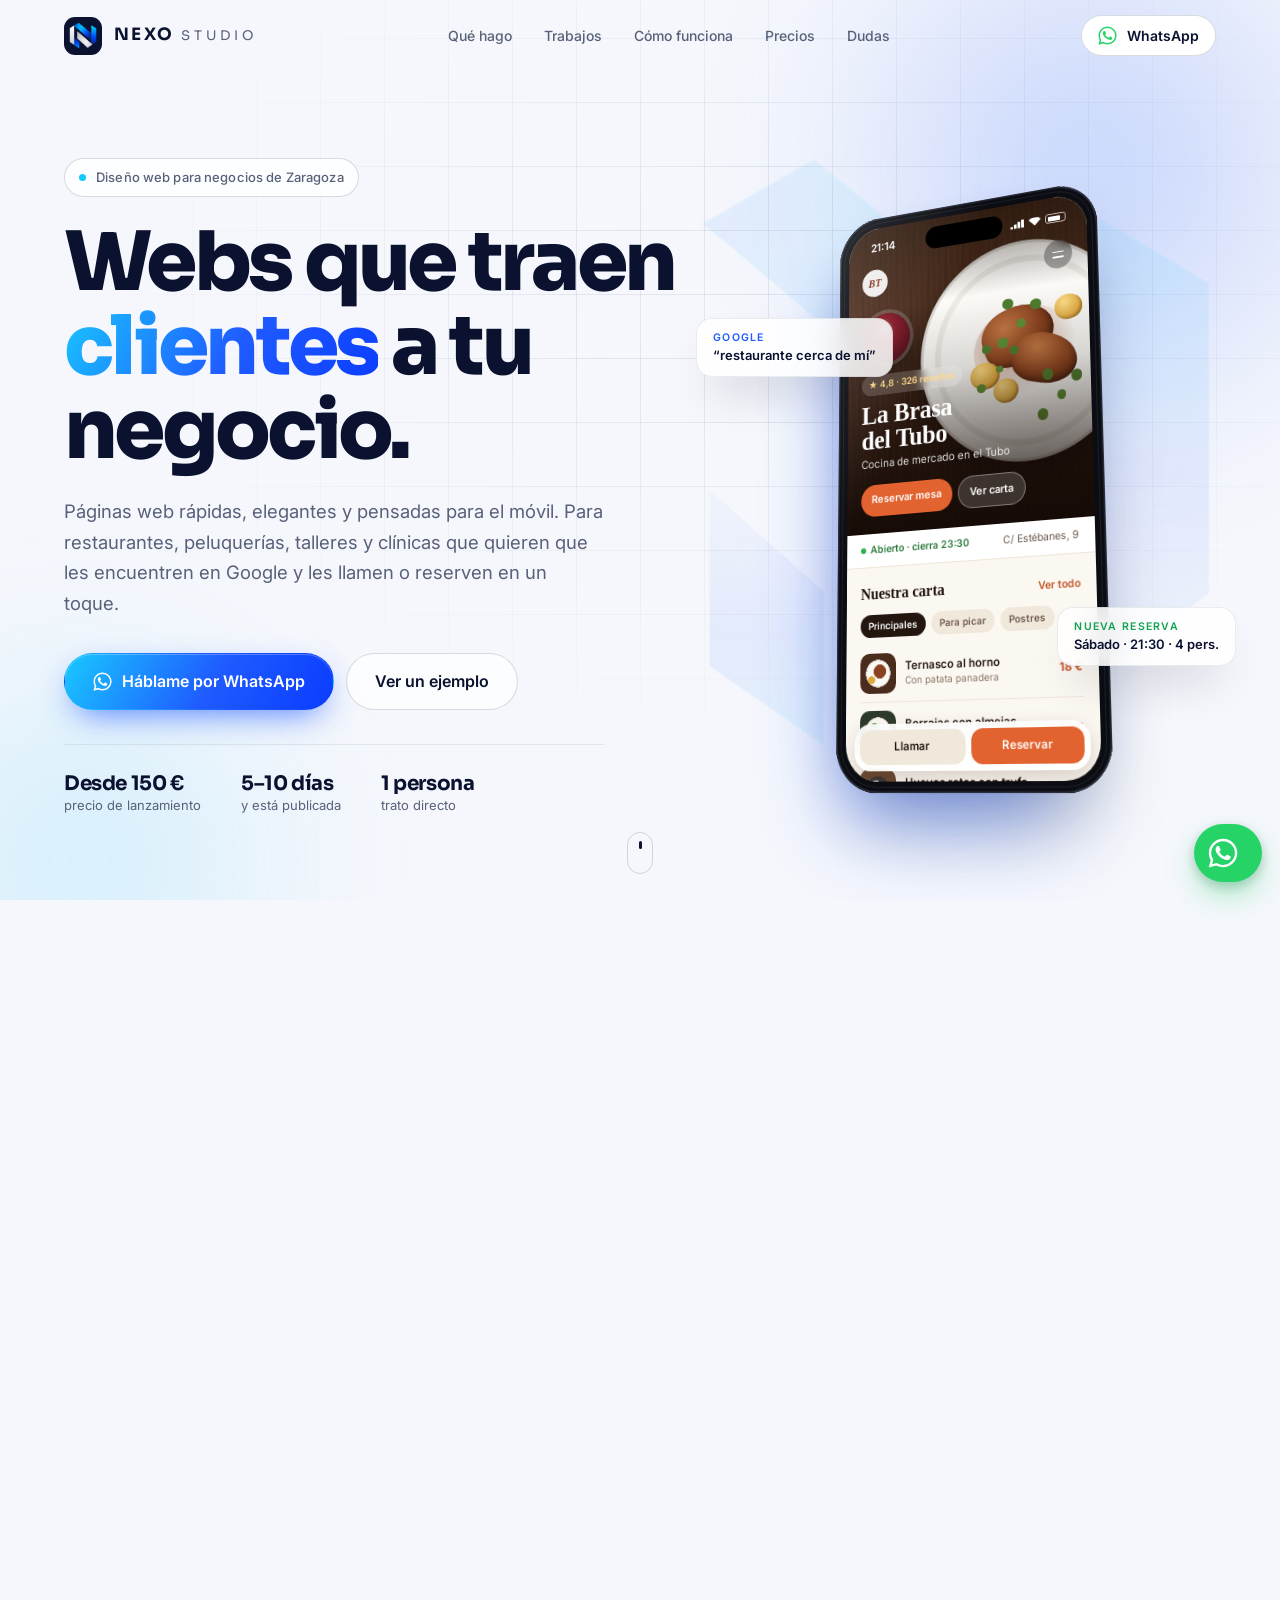
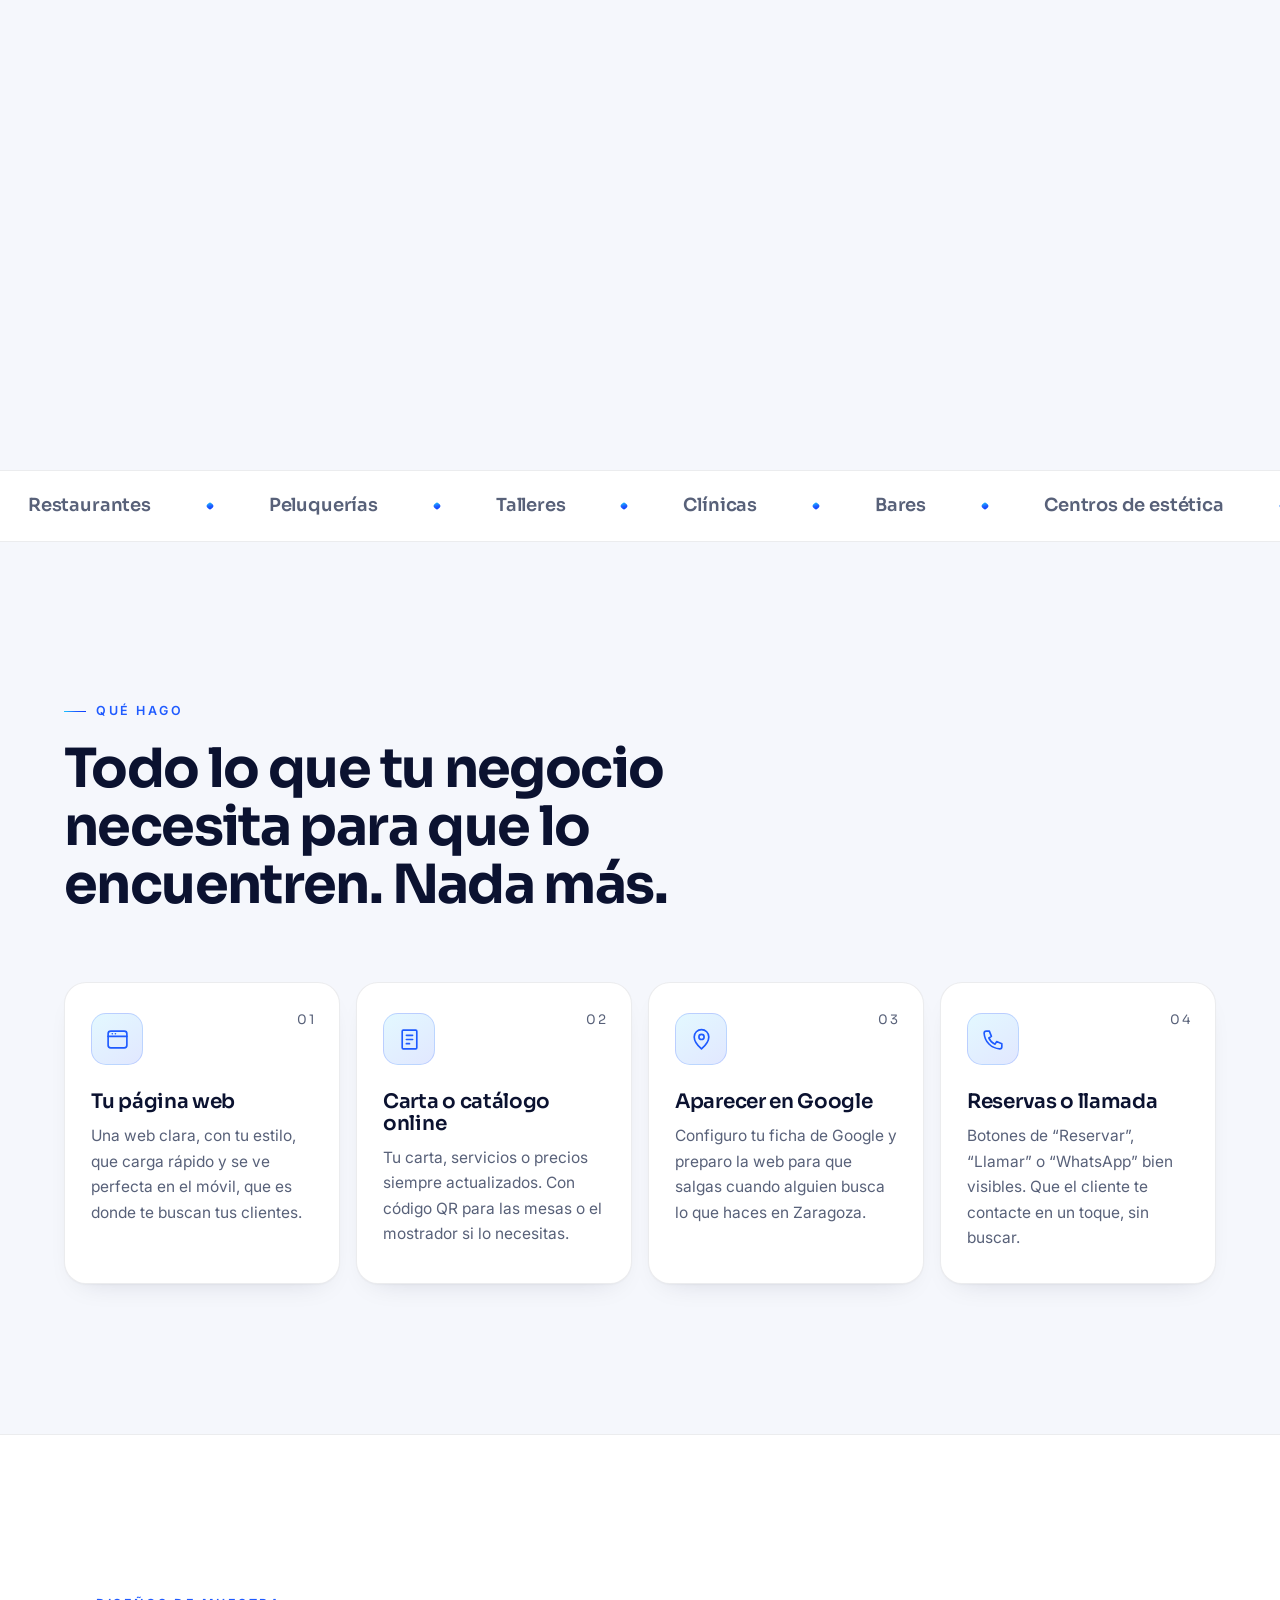
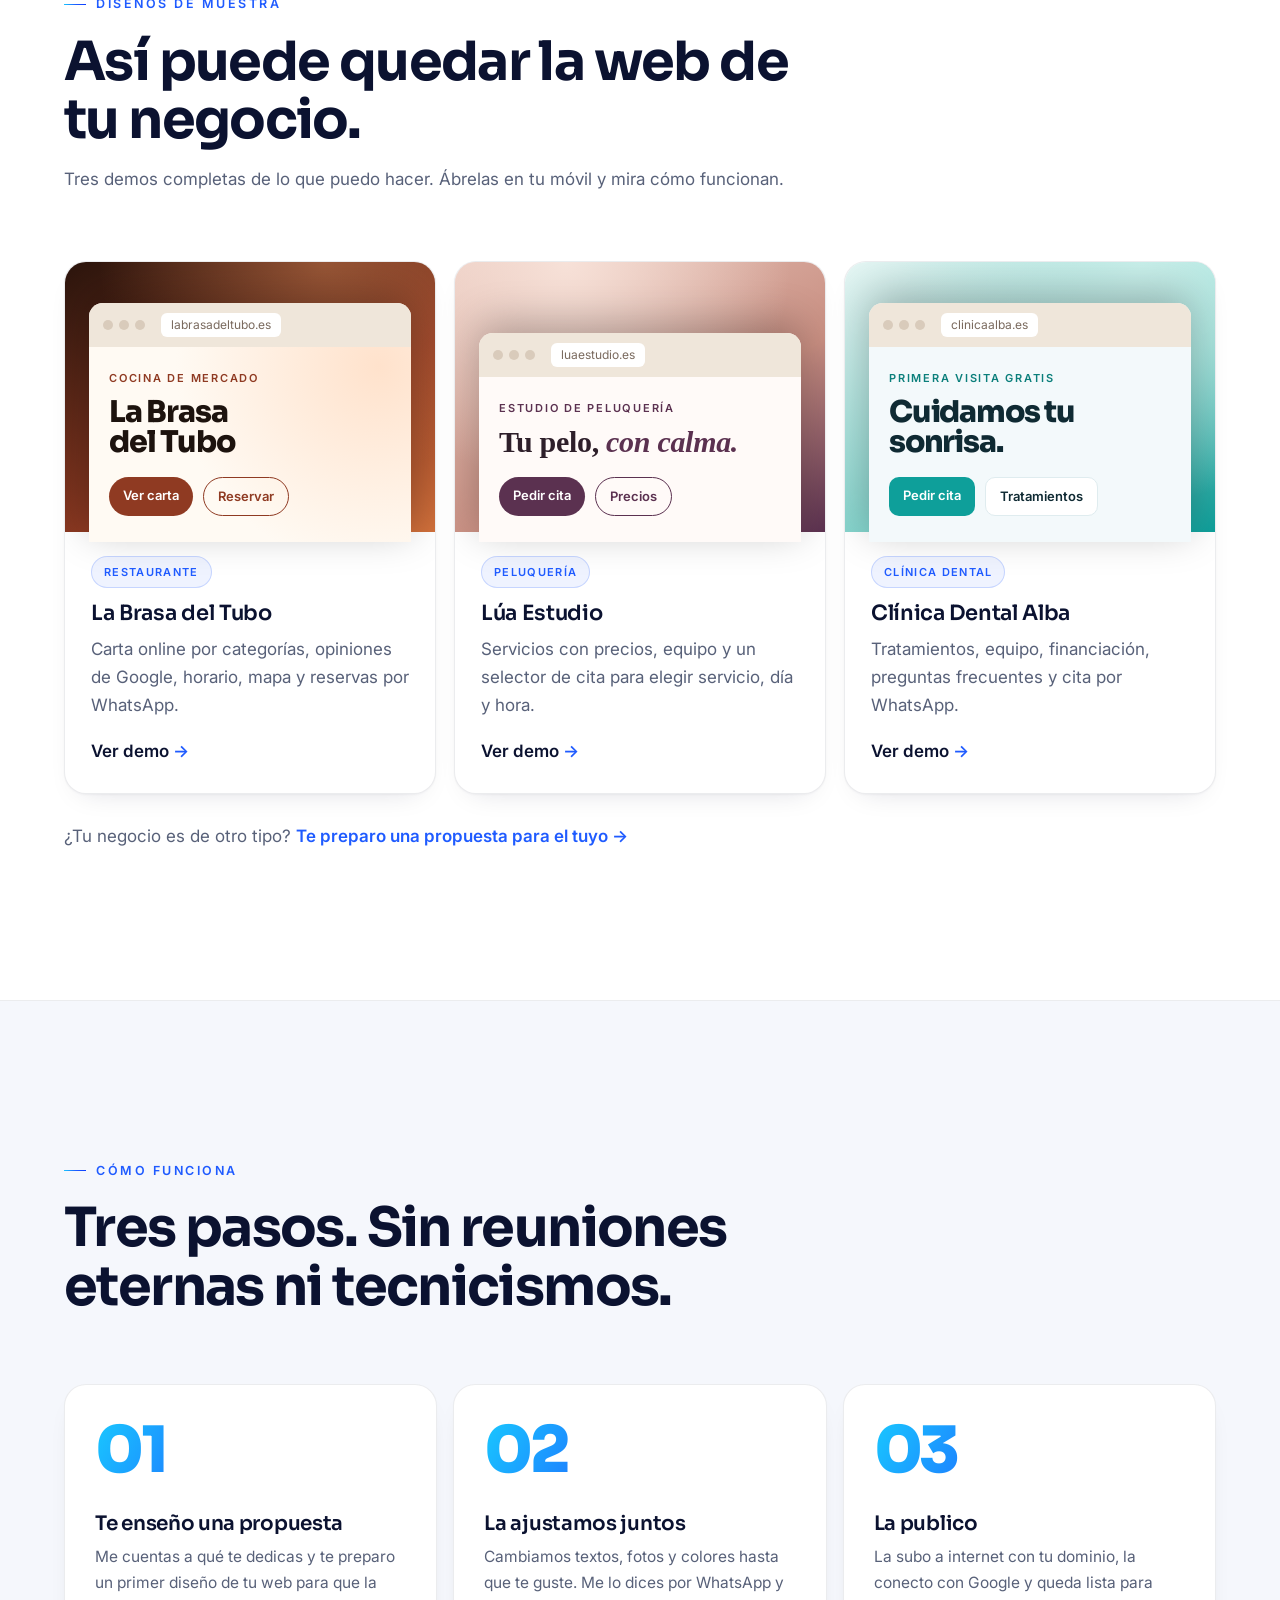
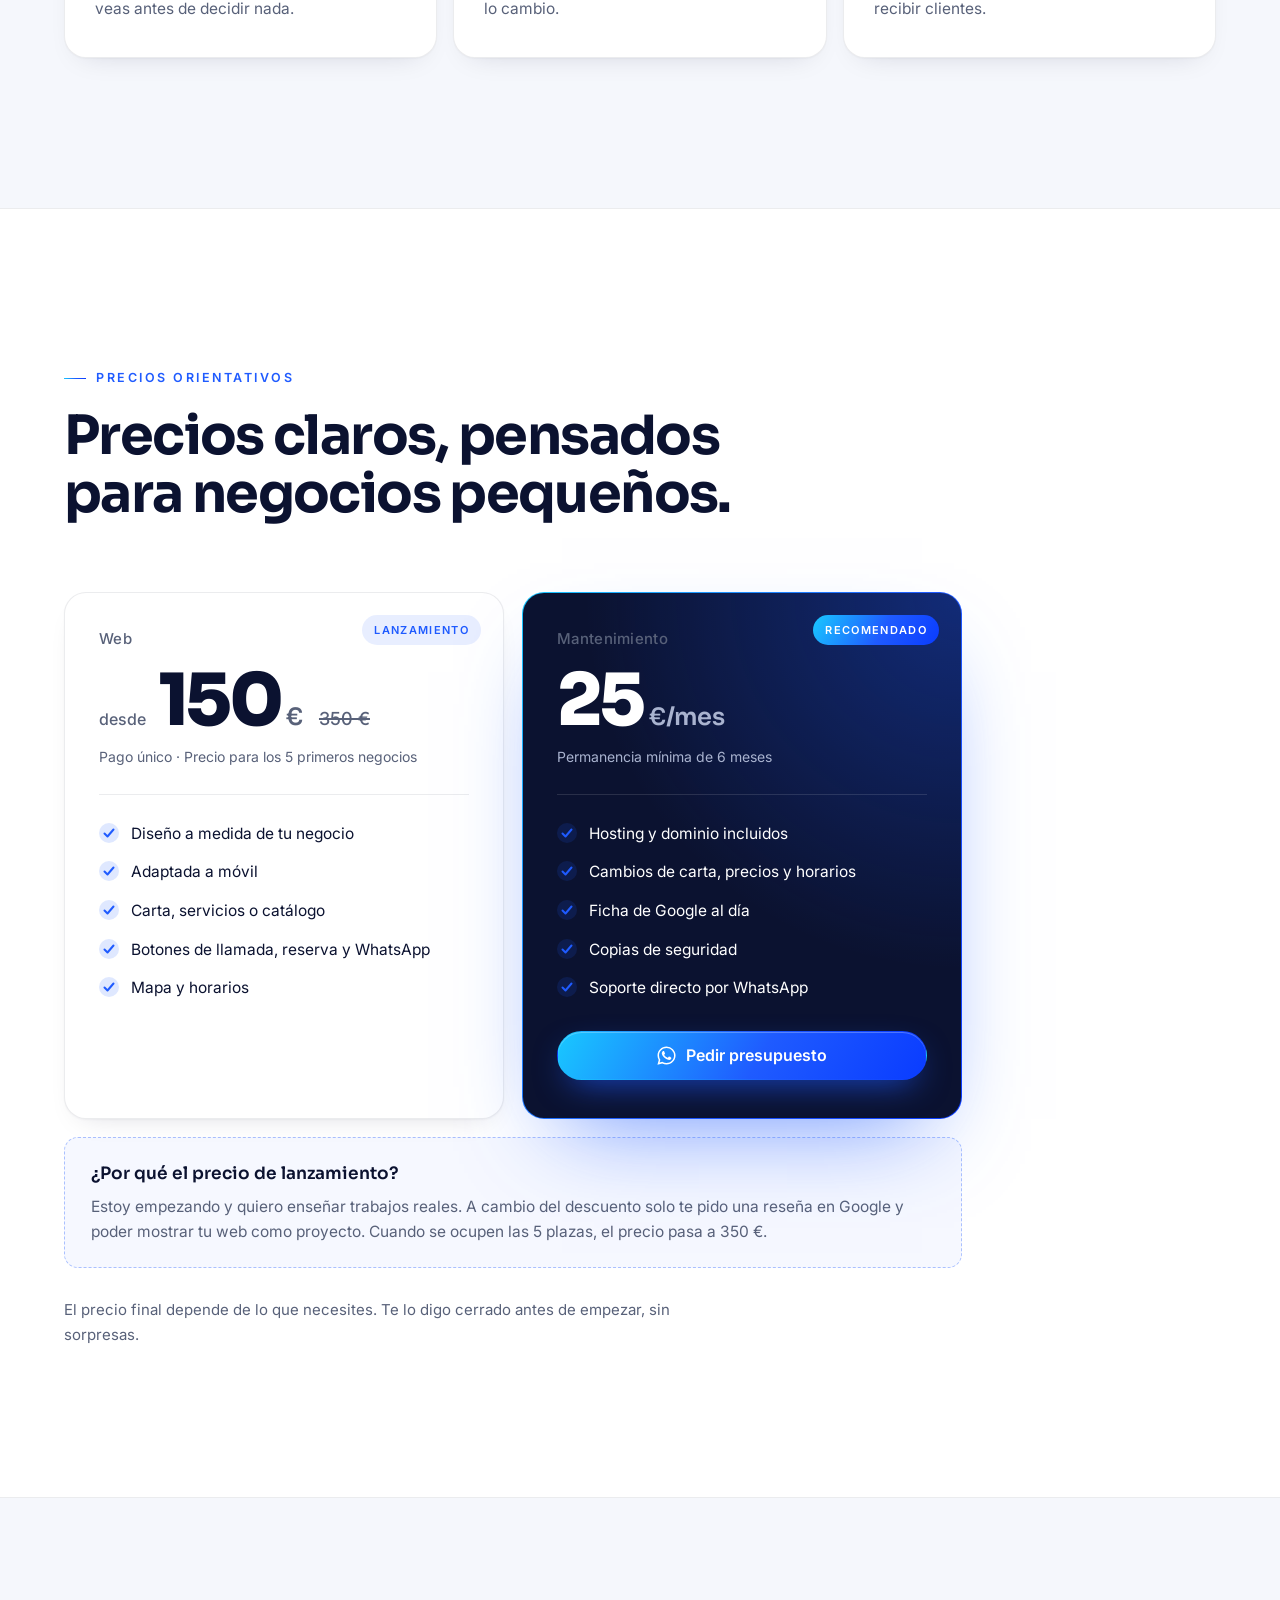
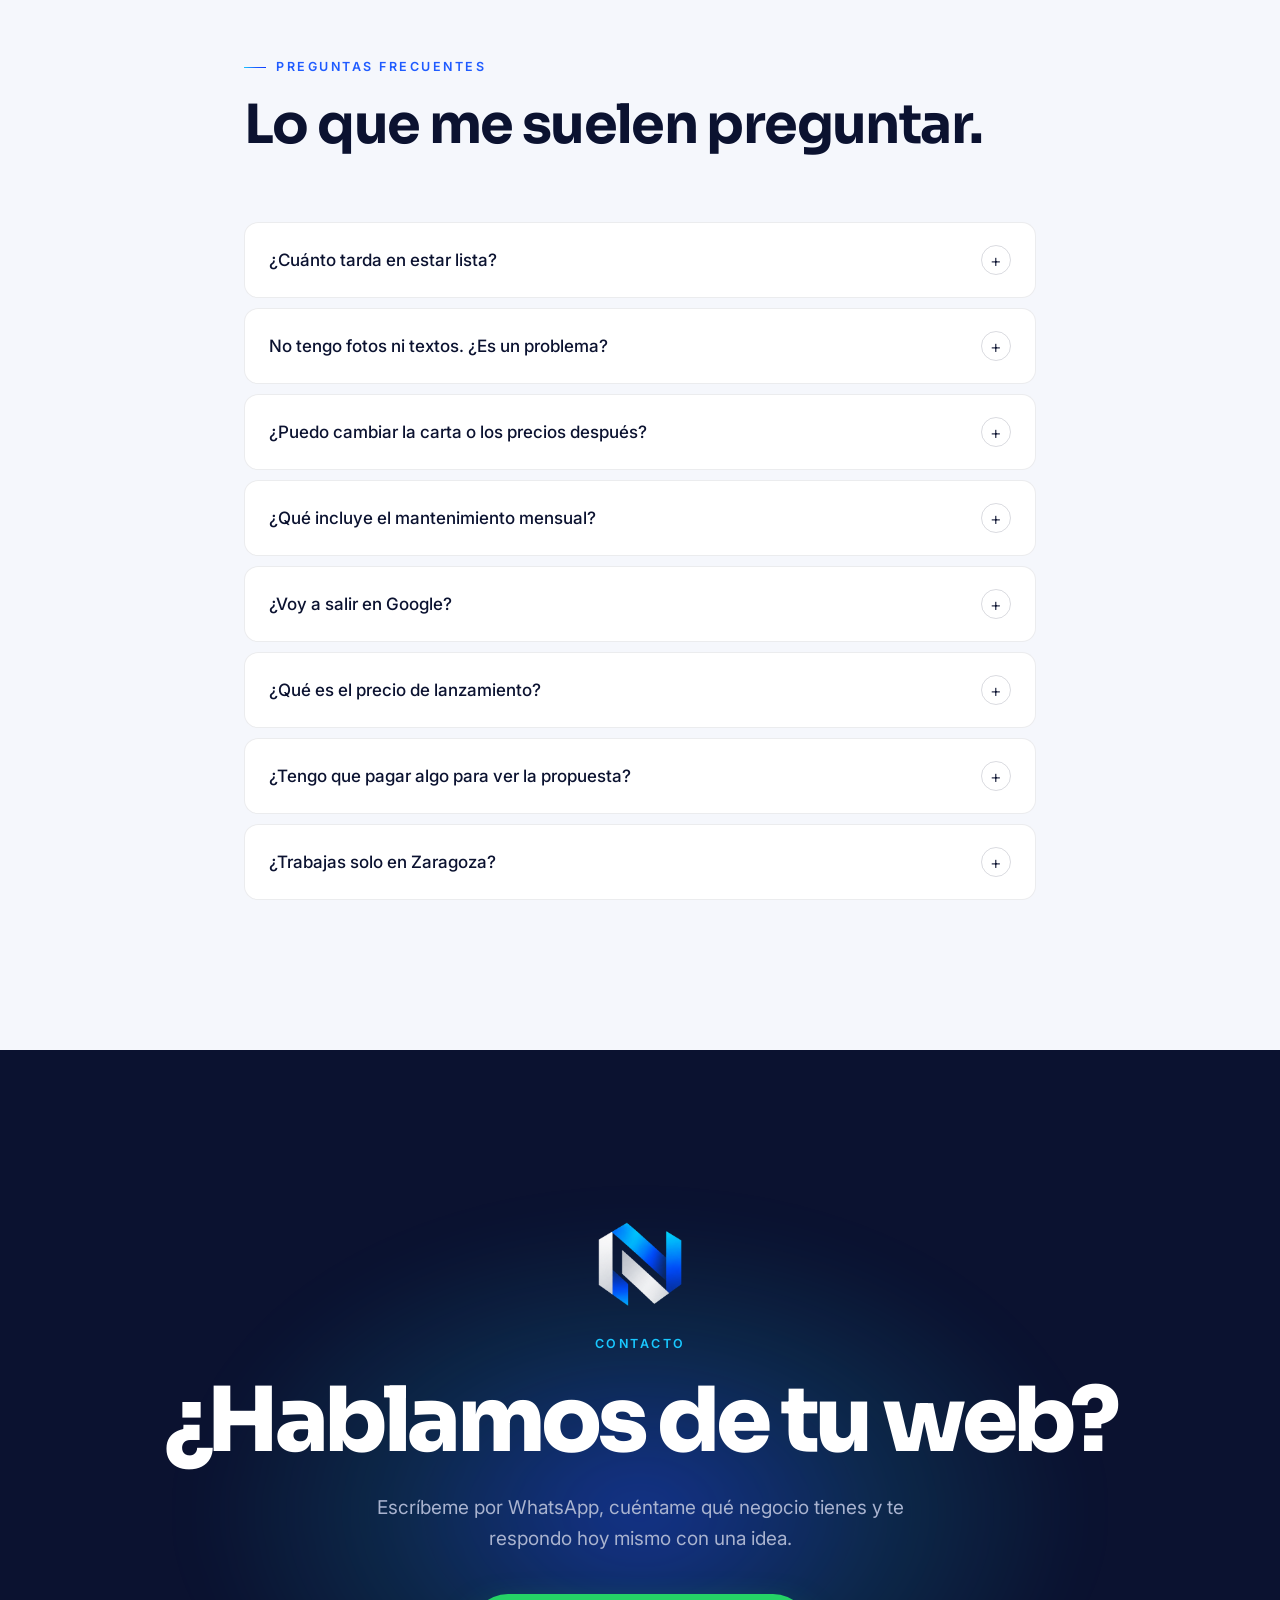
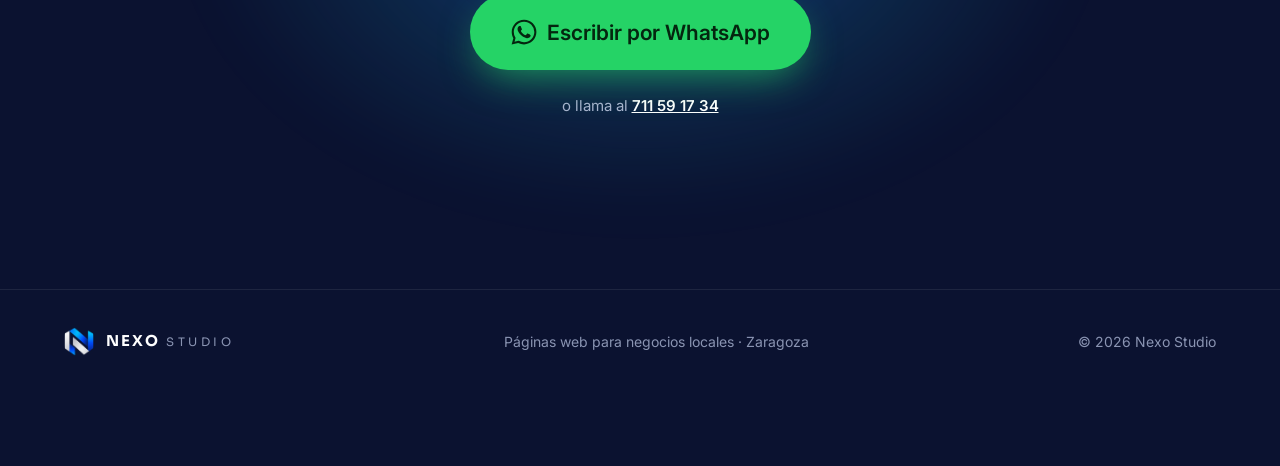
==== commit 924ce83a: "Add restaurant, hair salon and dental clinic demos to the portfolio Co-Authored-By: Claude Opus 5.5 " ====
--- a/index.html
+++ b/index.html
@@ -6,7 +6,7 @@
   <title>Nexo Studio · Páginas web para negocios locales en Zaragoza</title>
   <meta name="description" content="Diseño páginas web para restaurantes, peluquerías, talleres y clínicas de Zaragoza. Carta online, aparecer en Google y botón de reservas. Desde 150 €. Escríbeme por WhatsApp.">
   <meta name="theme-color" content="#f5f7fc">
-  <link rel="canonical" href="https://www.nexostudio.es/">
+  <link rel="canonical" href="https://hamzamotia5-spec.github.io/nexo-studio-web/">
 
   <!-- Compartir en WhatsApp / redes (cambia la URL por tu dominio real) -->
   <meta property="og:type" content="website">
@@ -14,14 +14,14 @@
   <meta property="og:site_name" content="Nexo Studio">
   <meta property="og:title" content="Nexo Studio · Webs que traen clientes a tu negocio">
   <meta property="og:description" content="Páginas web para negocios locales de Zaragoza. Rápidas, bonitas en el móvil y listas para que te encuentren en Google.">
-  <meta property="og:url" content="https://www.nexostudio.es/">
-  <meta property="og:image" content="https://www.nexostudio.es/assets/img/og-image.jpg">
+  <meta property="og:url" content="https://hamzamotia5-spec.github.io/nexo-studio-web/">
+  <meta property="og:image" content="https://hamzamotia5-spec.github.io/nexo-studio-web/assets/img/og-image.jpg">
   <meta property="og:image:width" content="1200">
   <meta property="og:image:height" content="630">
   <meta name="twitter:card" content="summary_large_image">
   <meta name="twitter:title" content="Nexo Studio · Webs que traen clientes a tu negocio">
   <meta name="twitter:description" content="Páginas web para negocios locales de Zaragoza.">
-  <meta name="twitter:image" content="https://www.nexostudio.es/assets/img/og-image.jpg">
+  <meta name="twitter:image" content="https://hamzamotia5-spec.github.io/nexo-studio-web/assets/img/og-image.jpg">
 
   <link rel="icon" href="assets/img/favicon.png?v=20261101" type="image/png">
   <link rel="apple-touch-icon" href="assets/img/apple-touch-icon.png?v=20261101">
@@ -37,8 +37,8 @@
     "@type": "ProfessionalService",
     "name": "Nexo Studio",
     "description": "Diseño de páginas web para negocios locales en Zaragoza.",
-    "url": "https://www.nexostudio.es/",
-    "logo": "https://www.nexostudio.es/assets/img/nexo-logo.webp",
+    "url": "https://hamzamotia5-spec.github.io/nexo-studio-web/",
+    "logo": "https://hamzamotia5-spec.github.io/nexo-studio-web/assets/img/nexo-logo.webp",
     "telephone": "+34711591734",
     "areaServed": "Zaragoza",
     "address": { "@type": "PostalAddress", "addressLocality": "Zaragoza", "addressCountry": "ES" },
@@ -242,14 +242,15 @@
     <section class="section section--alt" id="trabajos">
       <div class="wrap">
         <header class="section__head reveal">
-          <p class="kicker">Trabajos</p>
+          <p class="kicker">Diseños de muestra</p>
           <h2>Así puede quedar la web de tu negocio.</h2>
+          <p class="section__sub">Tres demos completas de lo que puedo hacer. Ábrelas en tu móvil y mira cómo funcionan.</p>
         </header>
 
-        <div class="works">
-          <!-- Proyecto 1 -->
-          <article class="card work reveal">
-            <div class="work__media">
+        <div class="works works--3">
+          <!-- Demo restaurante -->
+          <a class="card work reveal" href="demos/restaurante/">
+            <div class="work__media work__media--resto">
               <div class="browser">
                 <div class="browser__bar"><i></i><i></i><i></i><span>labrasadeltubo.es</span></div>
                 <div class="browser__body">
@@ -260,23 +261,55 @@
               </div>
             </div>
             <div class="work__info">
-              <span class="badge">Proyecto de muestra</span>
-              <h3>Restaurante en el centro de Zaragoza</h3>
-              <p>Web de una página con carta online, horarios, mapa, opiniones de Google y botón de reserva por WhatsApp.</p>
-              <ul class="tags"><li>Carta online</li><li>Reservas</li><li>Google</li></ul>
-            </div>
-          </article>
-
-          <!-- Hueco para el siguiente proyecto: copia el <article class="card work"> de arriba -->
-          <a class="card work work--empty reveal" href="https://wa.me/34711591734?text=Hola,%20quiero%20info%20sobre%20una%20web" target="_blank" rel="noopener">
-            <div class="work__empty-inner">
-              <span class="work__plus" aria-hidden="true">+</span>
-              <h3>¿Tu negocio aquí?</h3>
-              <p>El próximo proyecto puede ser el tuyo. Te preparo una propuesta sin compromiso.</p>
-              <span class="link-arrow">Pedir mi propuesta <span aria-hidden="true">→</span></span>
+              <span class="badge">Restaurante</span>
+              <h3>La Brasa del Tubo</h3>
+              <p>Carta online por categorías, opiniones de Google, horario, mapa y reservas por WhatsApp.</p>
+              <span class="link-arrow">Ver demo <span aria-hidden="true">→</span></span>
             </div>
           </a>
-        </div>
+
+          <!-- Demo peluquería -->
+          <a class="card work reveal" href="demos/peluqueria/">
+            <div class="work__media work__media--pelu">
+              <div class="browser browser--pelu">
+                <div class="browser__bar"><i></i><i></i><i></i><span>luaestudio.es</span></div>
+                <div class="browser__body">
+                  <p class="browser__eyebrow">Estudio de peluquería</p>
+                  <p class="browser__title">Tu pelo, <em>con calma.</em></p>
+                  <div class="browser__btns"><span>Pedir cita</span><span>Precios</span></div>
+                </div>
+              </div>
+            </div>
+            <div class="work__info">
+              <span class="badge">Peluquería</span>
+              <h3>Lúa Estudio</h3>
+              <p>Servicios con precios, equipo y un selector de cita para elegir servicio, día y hora.</p>
+              <span class="link-arrow">Ver demo <span aria-hidden="true">→</span></span>
+            </div>
+          </a>
+
+          <!-- Demo clínica -->
+          <a class="card work reveal" href="demos/clinica/">
+            <div class="work__media work__media--clinic">
+              <div class="browser browser--clinic">
+                <div class="browser__bar"><i></i><i></i><i></i><span>clinicaalba.es</span></div>
+                <div class="browser__body">
+                  <p class="browser__eyebrow">Primera visita gratis</p>
+                  <p class="browser__title">Cuidamos tu sonrisa.</p>
+                  <div class="browser__btns"><span>Pedir cita</span><span>Tratamientos</span></div>
+                </div>
+              </div>
+            </div>
+            <div class="work__info">
+              <span class="badge">Clínica dental</span>
+              <h3>Clínica Dental Alba</h3>
+              <p>Tratamientos, equipo, financiación, preguntas frecuentes y cita por WhatsApp.</p>
+              <span class="link-arrow">Ver demo <span aria-hidden="true">→</span></span>
+            </div>
+          </a>
+        </div>
+
+        <p class="works__cta reveal">¿Tu negocio es de otro tipo? <a href="https://wa.me/34711591734?text=Hola,%20quiero%20info%20sobre%20una%20web" target="_blank" rel="noopener">Te preparo una propuesta para el tuyo →</a></p>
       </div>
     </section>
 
--- a/styles.css
+++ b/styles.css
@@ -352,6 +352,33 @@
 .link-arrow span { display: inline-block; transition: transform .3s var(--ease); color: var(--blue); }
 .work--empty:hover .link-arrow span { transform: translateX(5px); }
 
+/* Demos (3 columnas) */
+.section__sub { color: var(--muted); margin-top: 16px; font-size: 17px; }
+.works--3 { grid-template-columns: repeat(3, 1fr); }
+.works--3 .work { text-decoration: none; color: inherit; }
+.works--3 .work__media { padding: 28px 24px 0; min-height: 0; height: 270px; }
+.works--3 .browser__body { padding: 22px 20px 26px; }
+.works--3 .browser__title { font-size: 30px; }
+.works--3 .work__info { padding: 24px 26px 28px; display: flex; flex-direction: column; align-items: flex-start; flex: 1; }
+.works--3 .work__info h3 { font-size: 21px; }
+.works--3 .work__info p { margin-bottom: 18px; }
+.works--3 .link-arrow { margin-top: auto; }
+.works--3 .work:hover .link-arrow span { transform: translateX(5px); }
+.work__media--pelu { background: radial-gradient(circle at 30% 0%, #f7e1d8, transparent 60%), linear-gradient(150deg, #e9c9be, #c98f82 60%, #5b3150); }
+.browser--pelu .browser__body { background: #fffaf8; }
+.browser--pelu .browser__eyebrow { color: #5b3150; }
+.browser--pelu .browser__title { font-family: Georgia, serif; font-weight: 600; letter-spacing: -.01em; color: #2e1f2a; }
+.browser--pelu .browser__title em { color: #5b3150; }
+.browser--pelu .browser__btns span { background: #5b3150; }
+.browser--pelu .browser__btns span + span { background: transparent; color: #5b3150; border-color: #5b3150; }
+.work__media--clinic { background: radial-gradient(circle at 80% 0%, #c9f0eb, transparent 60%), linear-gradient(150deg, #e6f6f4, #7fd1c9 60%, #0e9f9a); }
+.browser--clinic .browser__body { background: #f3f9fb; color: #0f2a33; }
+.browser--clinic .browser__eyebrow { color: #0b7f7b; }
+.browser--clinic .browser__btns span { background: #0e9f9a; border-radius: 10px; }
+.browser--clinic .browser__btns span + span { background: #fff; color: #0f2a33; border-color: #dfecef; }
+.works__cta { margin-top: 28px; color: var(--muted); }
+.works__cta a { color: var(--blue); font-weight: 600; text-decoration: none; }
+
 /* Pasos */
 .steps { list-style: none; padding: 0; margin: 0; display: grid; grid-template-columns: repeat(3, 1fr); gap: 16px; }
 .step { padding: 34px 30px 36px; }
@@ -459,7 +486,7 @@
   .hero__layout { grid-template-columns: 1fr; gap: 64px; padding-top: calc(var(--nav-h) + 28px); }
   .hero__watermark { width: 110vw; right: -30vw; top: 32%; }
   .phone { height: 540px; max-height: none; }
-  .works { grid-template-columns: 1fr; }
+  .works, .works--3 { grid-template-columns: 1fr; }
   .steps { grid-template-columns: 1fr; gap: 12px; }
   .pricing { grid-template-columns: 1fr; }
 }
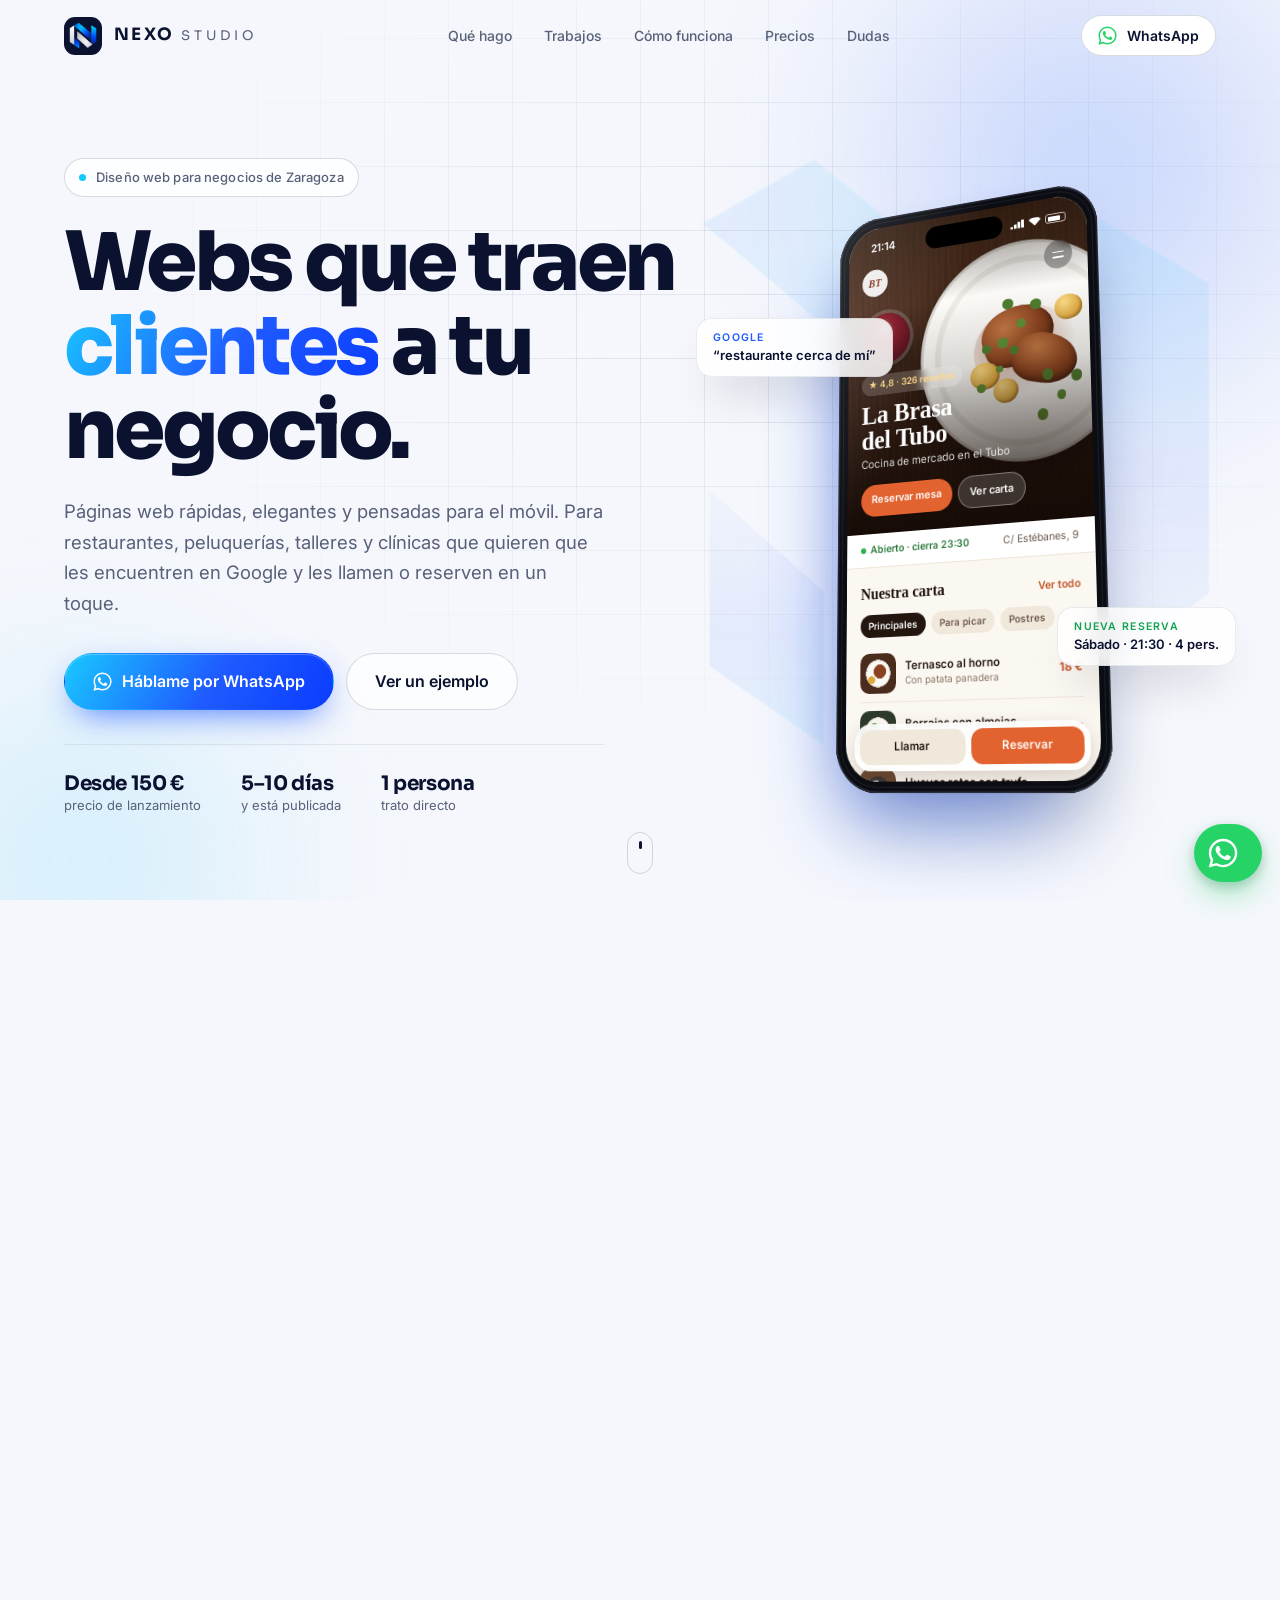
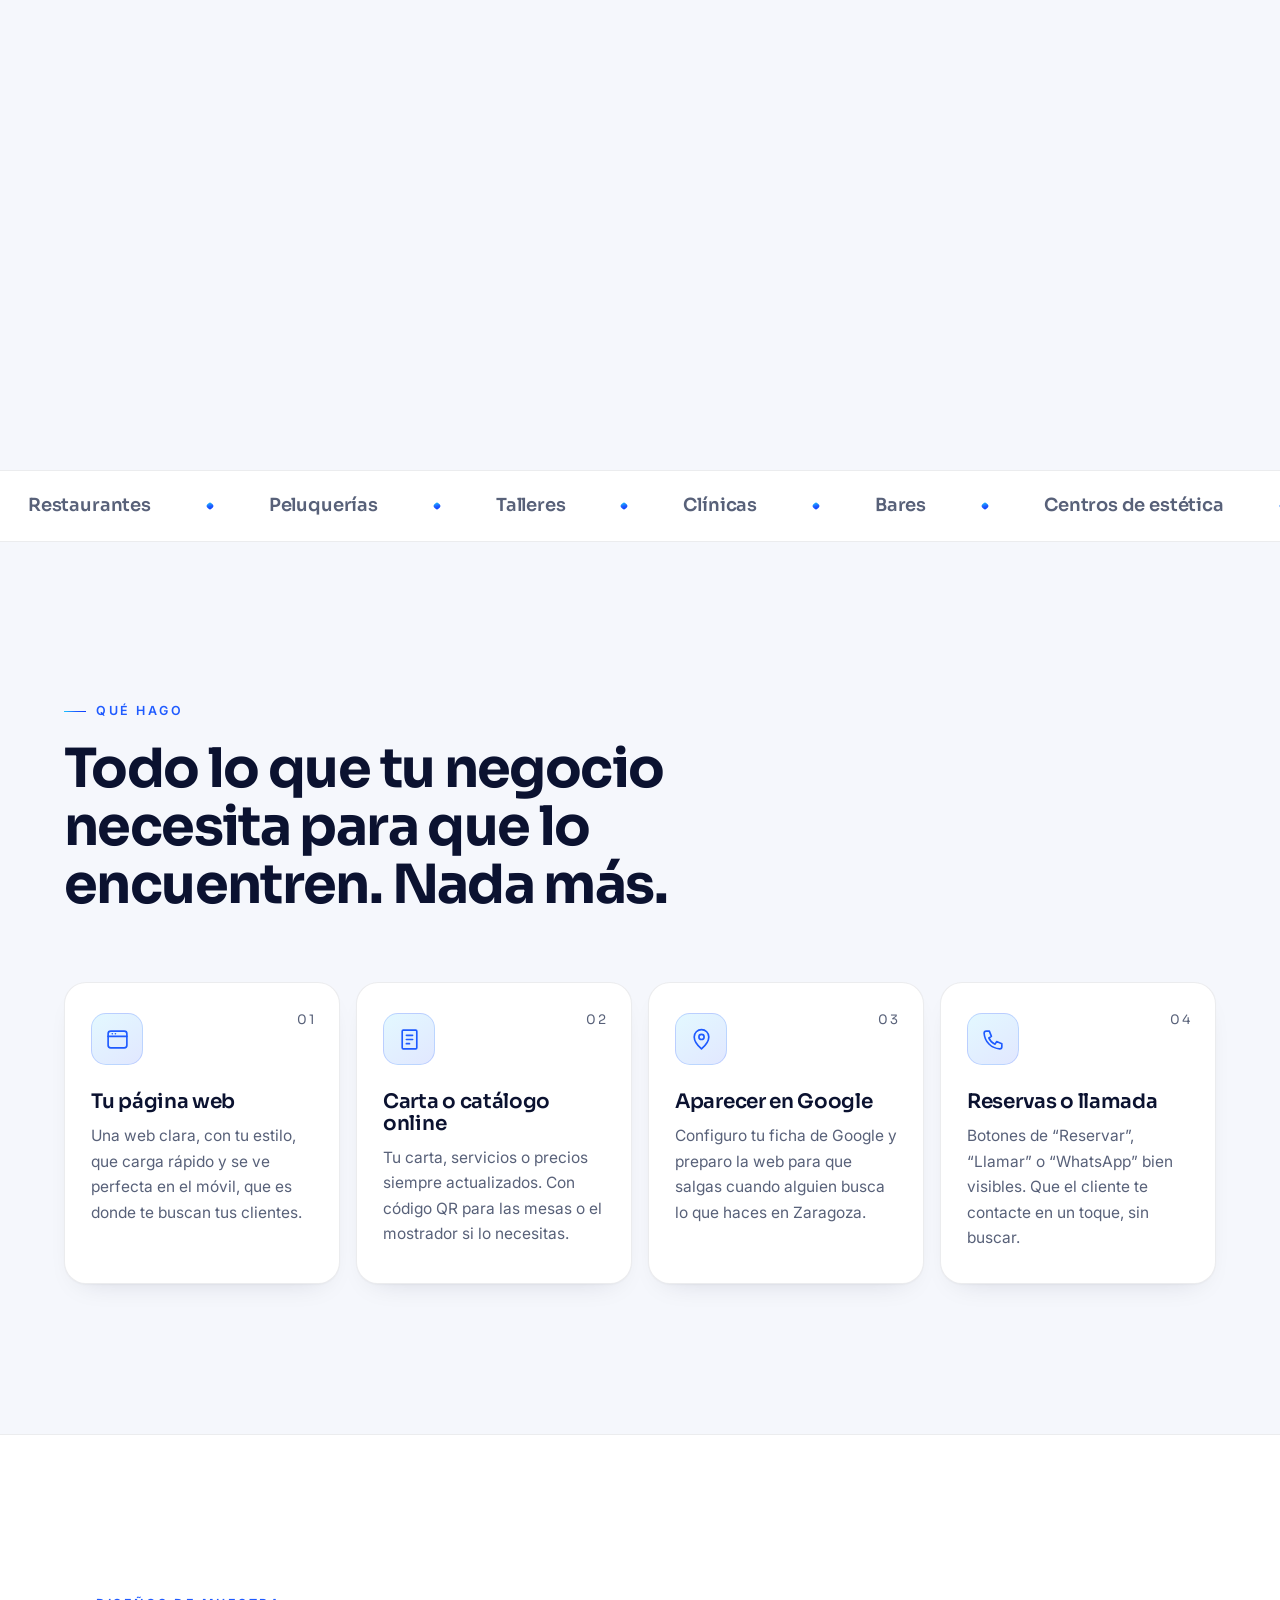
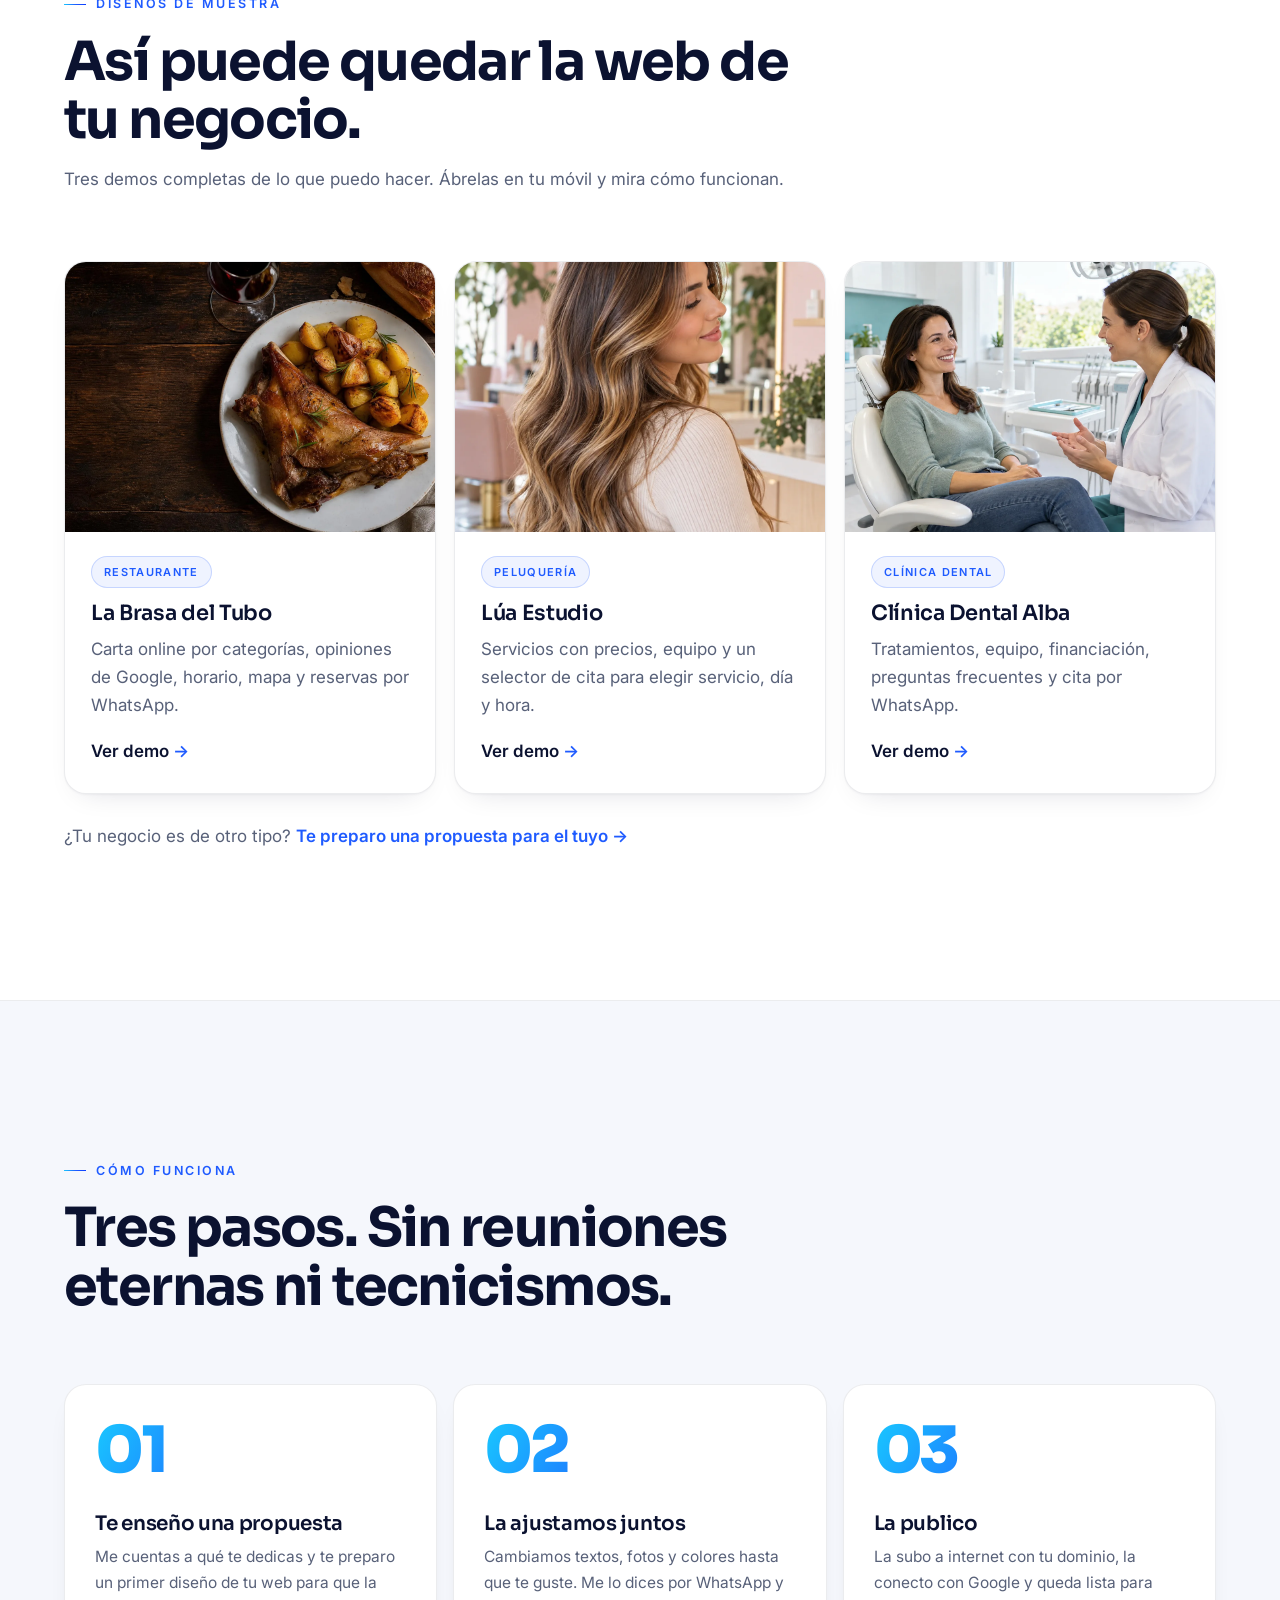
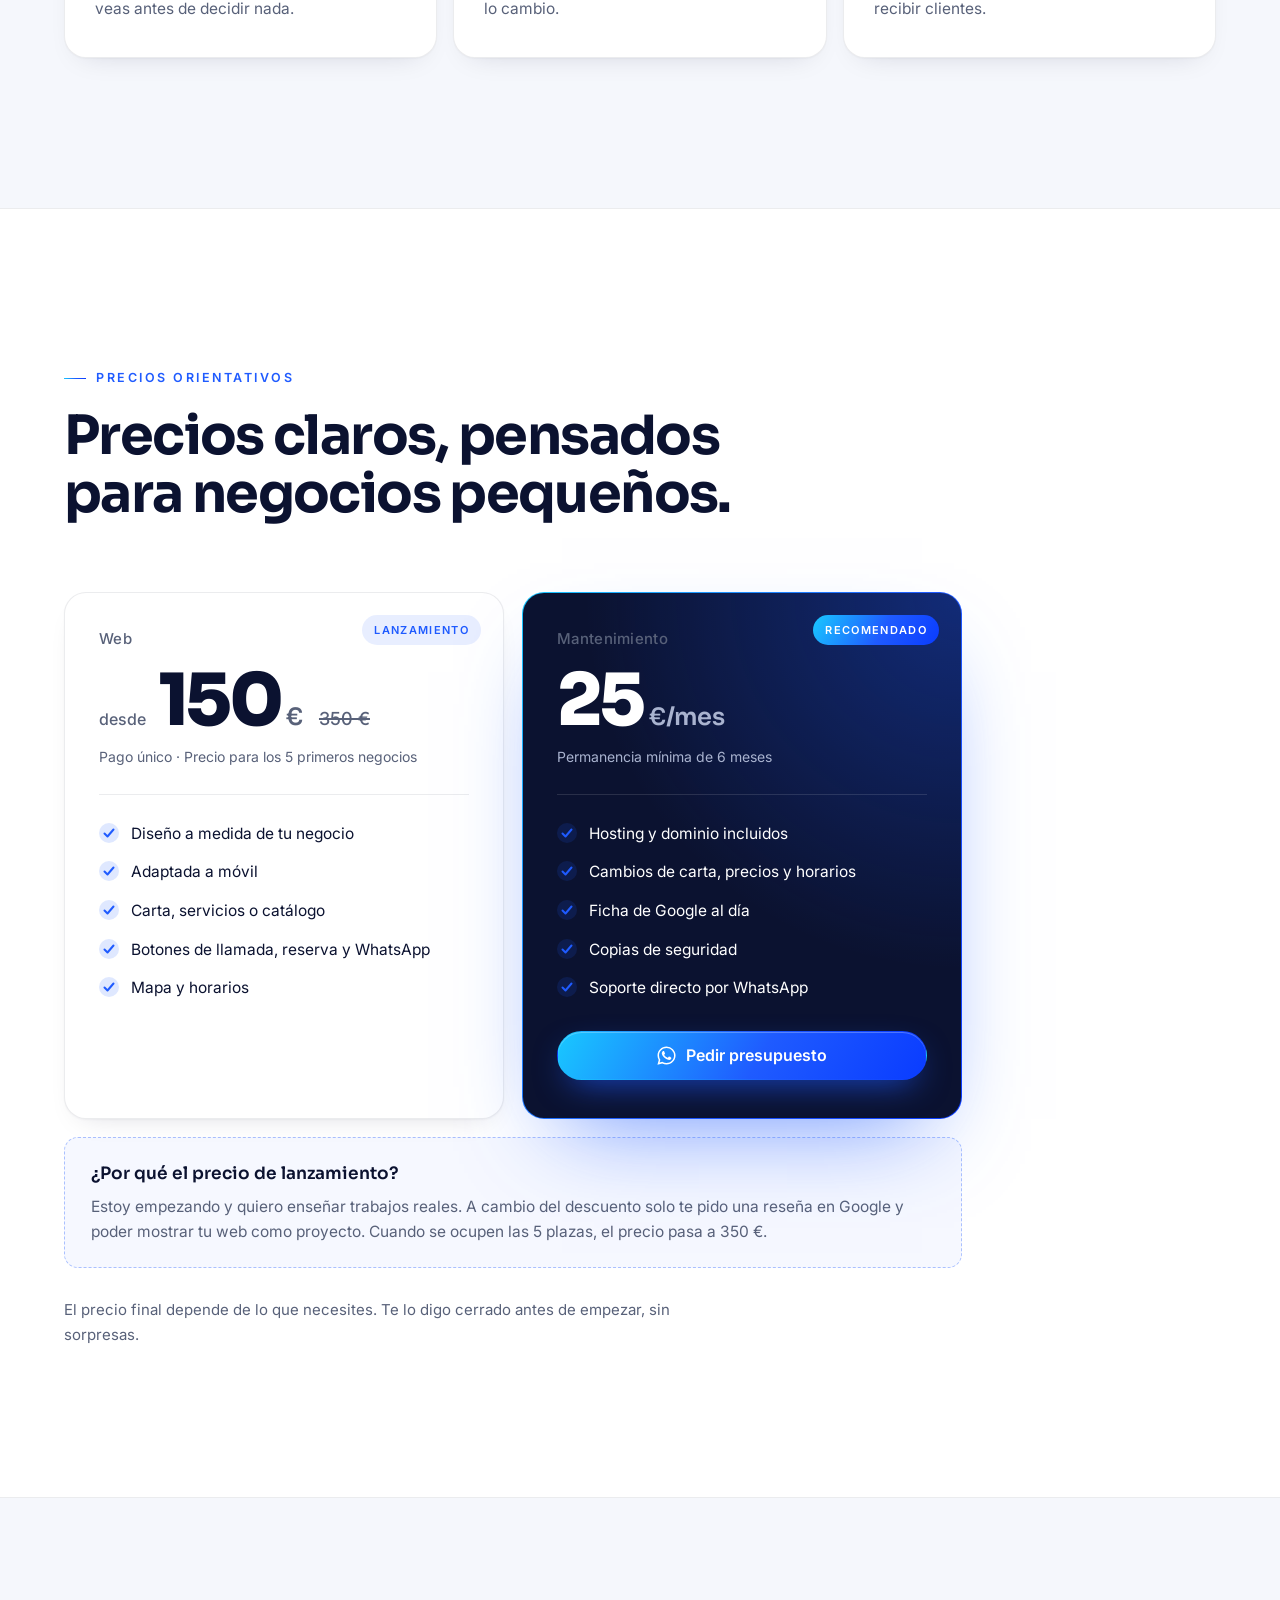
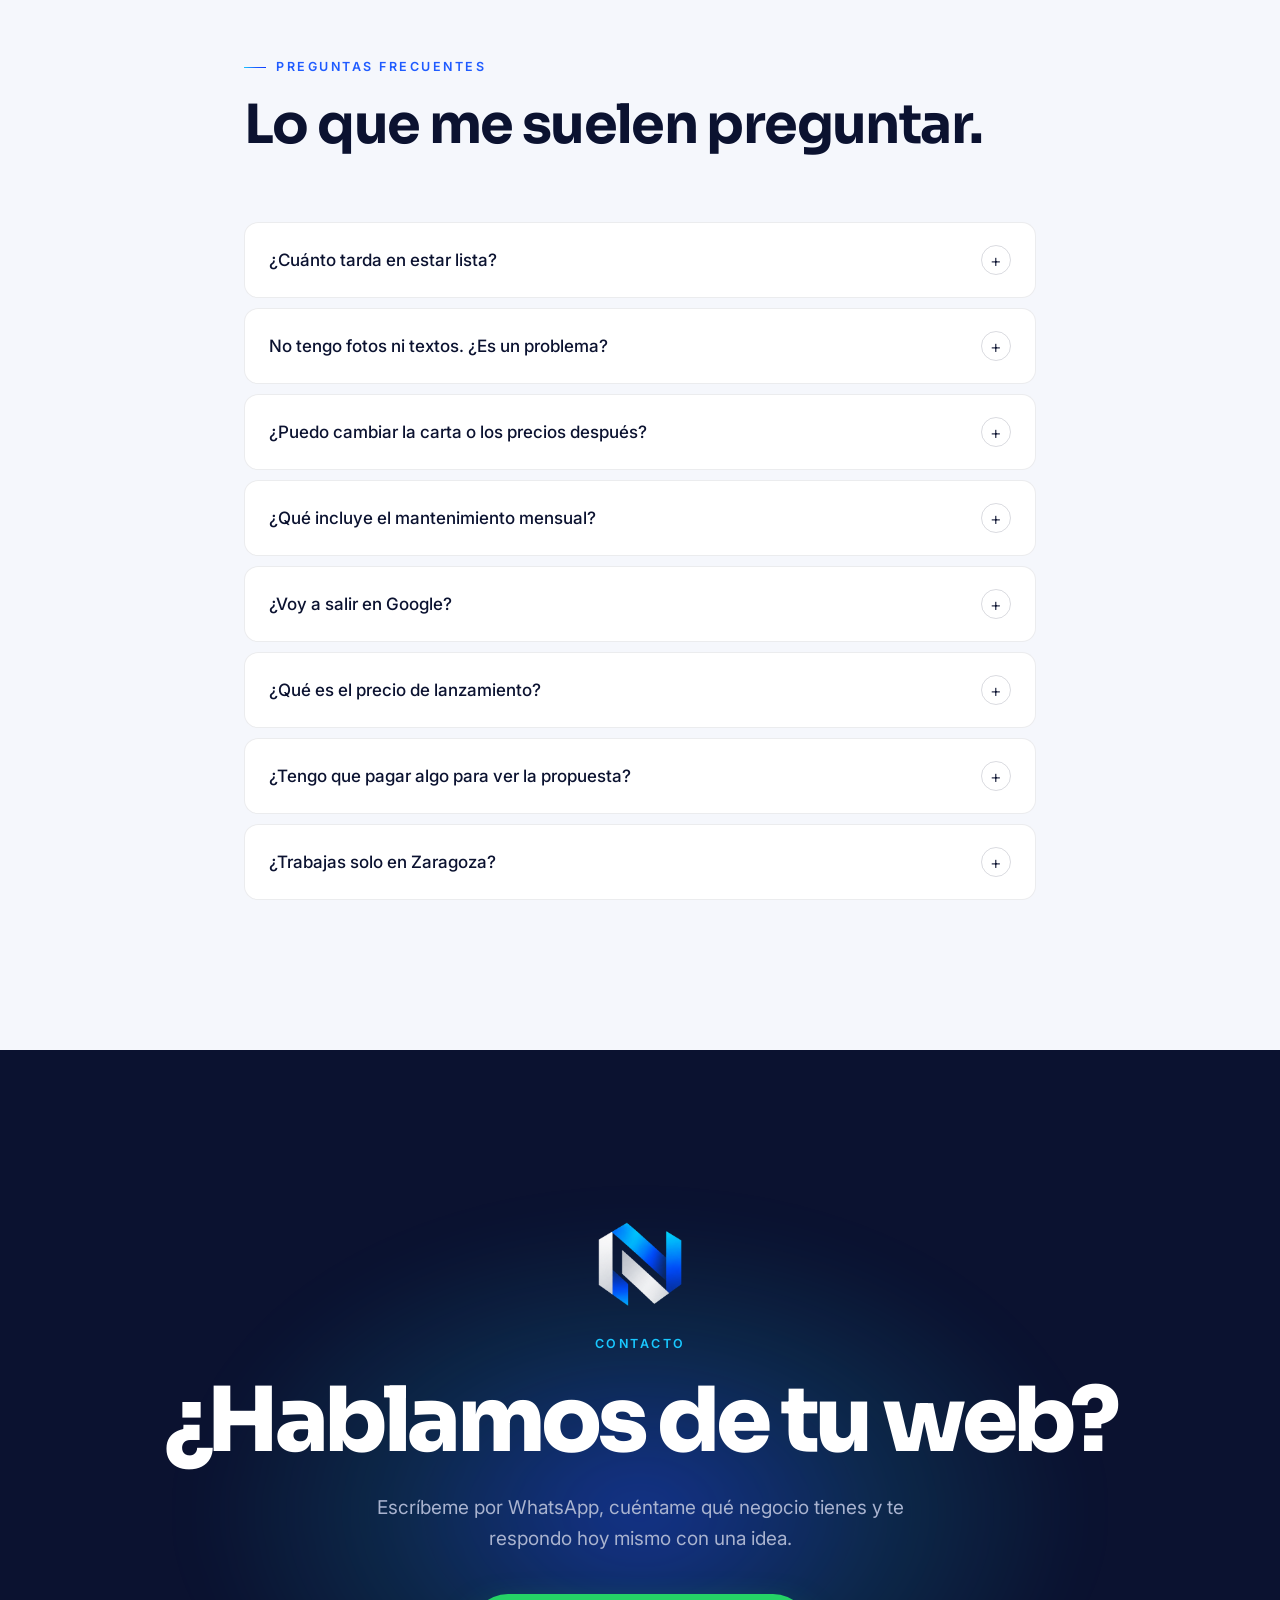
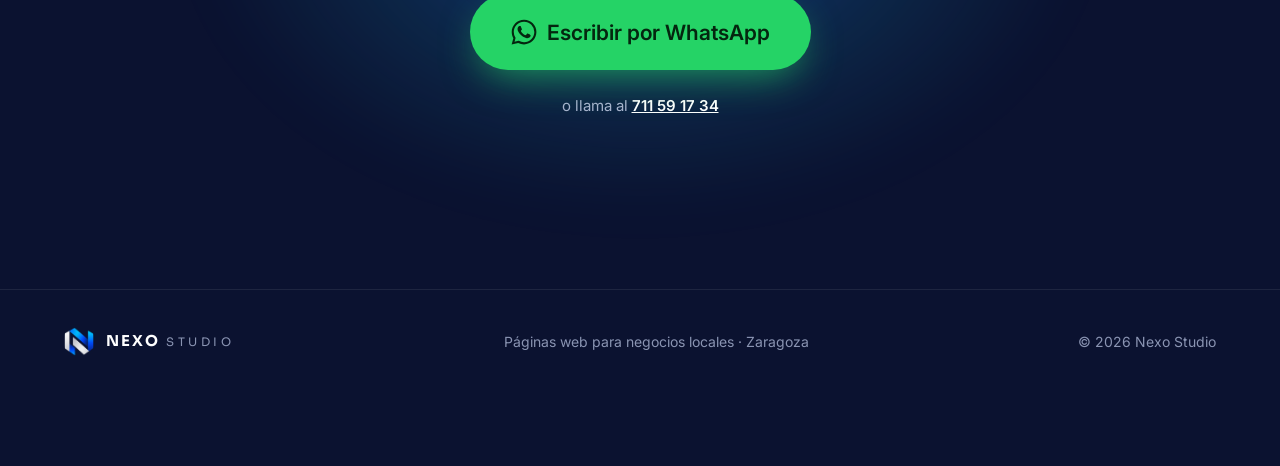
==== commit 2c27c59c: "Demos with realistic photos and scroll animations Co-Authored-By: Claude Opus 5.5 <noreply@anthropic" ====
--- a/index.html
+++ b/index.html
@@ -23,13 +23,13 @@
   <meta name="twitter:description" content="Páginas web para negocios locales de Zaragoza.">
   <meta name="twitter:image" content="https://hamzamotia5-spec.github.io/nexo-studio-web/assets/img/og-image.jpg">
 
-  <link rel="icon" href="assets/img/favicon.png?v=20261101" type="image/png">
-  <link rel="apple-touch-icon" href="assets/img/apple-touch-icon.png?v=20261101">
+  <link rel="icon" href="assets/img/favicon.png?v=20261102" type="image/png">
+  <link rel="apple-touch-icon" href="assets/img/apple-touch-icon.png?v=20261102">
 
   <link rel="preconnect" href="https://fonts.googleapis.com">
   <link rel="preconnect" href="https://fonts.gstatic.com" crossorigin>
   <link href="https://fonts.googleapis.com/css2?family=Sora:wght@400;600;700;800&family=Inter:wght@400;500;600&display=swap" rel="stylesheet">
-  <link rel="stylesheet" href="styles.css?v=20261101">
+  <link rel="stylesheet" href="styles.css?v=20261102">
 
   <script type="application/ld+json">
   {
@@ -46,7 +46,7 @@
   }
   </script>
 
-  <script defer src="main.js?v=20261101"></script>
+  <script defer src="main.js?v=20261102"></script>
 </head>
 <body>
 
@@ -55,7 +55,7 @@
   <header class="nav" id="nav">
     <div class="wrap nav__inner">
       <a href="#inicio" class="logo" aria-label="Nexo Studio, inicio">
-        <img class="logo__mark" src="assets/img/nexo-mark.webp?v=20261101" alt="" width="36" height="36">
+        <img class="logo__mark" src="assets/img/nexo-mark.webp?v=20261102" alt="" width="36" height="36">
         <span class="logo__text">NEXO<span>STUDIO</span></span>
       </a>
       <nav class="nav__links" aria-label="Principal">
@@ -80,7 +80,7 @@
           <div class="hero__grid-lines"></div>
           <div class="hero__glow hero__glow--a"></div>
           <div class="hero__glow hero__glow--b"></div>
-          <img class="hero__watermark" src="assets/img/nexo-mark.webp?v=20261101" alt="">
+          <img class="hero__watermark" src="assets/img/nexo-mark.webp?v=20261102" alt="">
         </div>
 
         <div class="wrap hero__layout">
@@ -250,16 +250,7 @@
         <div class="works works--3">
           <!-- Demo restaurante -->
           <a class="card work reveal" href="demos/restaurante/">
-            <div class="work__media work__media--resto">
-              <div class="browser">
-                <div class="browser__bar"><i></i><i></i><i></i><span>labrasadeltubo.es</span></div>
-                <div class="browser__body">
-                  <p class="browser__eyebrow">Cocina de mercado</p>
-                  <p class="browser__title">La Brasa<br>del Tubo</p>
-                  <div class="browser__btns"><span>Ver carta</span><span>Reservar</span></div>
-                </div>
-              </div>
-            </div>
+            <div class="work__media work__media--photo"><img src="demos/img/resto-hero.webp" alt="Web de muestra de restaurante" loading="lazy"></div>
             <div class="work__info">
               <span class="badge">Restaurante</span>
               <h3>La Brasa del Tubo</h3>
@@ -270,16 +261,7 @@
 
           <!-- Demo peluquería -->
           <a class="card work reveal" href="demos/peluqueria/">
-            <div class="work__media work__media--pelu">
-              <div class="browser browser--pelu">
-                <div class="browser__bar"><i></i><i></i><i></i><span>luaestudio.es</span></div>
-                <div class="browser__body">
-                  <p class="browser__eyebrow">Estudio de peluquería</p>
-                  <p class="browser__title">Tu pelo, <em>con calma.</em></p>
-                  <div class="browser__btns"><span>Pedir cita</span><span>Precios</span></div>
-                </div>
-              </div>
-            </div>
+            <div class="work__media work__media--photo"><img src="demos/img/pelu-hero.webp" alt="Web de muestra de peluquería" loading="lazy"></div>
             <div class="work__info">
               <span class="badge">Peluquería</span>
               <h3>Lúa Estudio</h3>
@@ -290,16 +272,7 @@
 
           <!-- Demo clínica -->
           <a class="card work reveal" href="demos/clinica/">
-            <div class="work__media work__media--clinic">
-              <div class="browser browser--clinic">
-                <div class="browser__bar"><i></i><i></i><i></i><span>clinicaalba.es</span></div>
-                <div class="browser__body">
-                  <p class="browser__eyebrow">Primera visita gratis</p>
-                  <p class="browser__title">Cuidamos tu sonrisa.</p>
-                  <div class="browser__btns"><span>Pedir cita</span><span>Tratamientos</span></div>
-                </div>
-              </div>
-            </div>
+            <div class="work__media work__media--photo"><img src="demos/img/clinic-hero.webp" alt="Web de muestra de clínica dental" loading="lazy"></div>
             <div class="work__info">
               <span class="badge">Clínica dental</span>
               <h3>Clínica Dental Alba</h3>
@@ -438,7 +411,7 @@
     <section class="contact" id="contacto">
       <div class="contact__glow" aria-hidden="true"></div>
       <div class="wrap contact__inner reveal">
-        <img class="contact__mark" src="assets/img/nexo-mark.webp?v=20261101" alt="" width="88" height="88">
+        <img class="contact__mark" src="assets/img/nexo-mark.webp?v=20261102" alt="" width="88" height="88">
         <p class="kicker">Contacto</p>
         <h2>¿Hablamos de tu web?</h2>
         <p class="contact__lead">Escríbeme por WhatsApp, cuéntame qué negocio tienes y te respondo hoy mismo con una idea.</p>
@@ -453,7 +426,7 @@
   <footer class="footer">
     <div class="wrap footer__inner">
       <a href="#inicio" class="logo logo--small" aria-label="Nexo Studio, volver arriba">
-        <img class="logo__mark" src="assets/img/nexo-mark.webp?v=20261101" alt="" width="30" height="30">
+        <img class="logo__mark" src="assets/img/nexo-mark.webp?v=20261102" alt="" width="30" height="30">
         <span class="logo__text">NEXO<span>STUDIO</span></span>
       </a>
       <p>Páginas web para negocios locales · Zaragoza</p>
--- a/styles.css
+++ b/styles.css
@@ -378,6 +378,11 @@
 .browser--clinic .browser__btns span + span { background: #fff; color: #0f2a33; border-color: #dfecef; }
 .works__cta { margin-top: 28px; color: var(--muted); }
 .works__cta a { color: var(--blue); font-weight: 600; text-decoration: none; }
+
+/* Tarjetas de demo con foto */
+.works--3 .work__media--photo { padding: 0; height: 270px; overflow: hidden; display: block; background: var(--bg-2); }
+.work__media--photo img { width: 100%; height: 100%; object-fit: cover; transition: transform 1s var(--ease); }
+.work:hover .work__media--photo img { transform: scale(1.06); }
 
 /* Pasos */
 .steps { list-style: none; padding: 0; margin: 0; display: grid; grid-template-columns: repeat(3, 1fr); gap: 16px; }
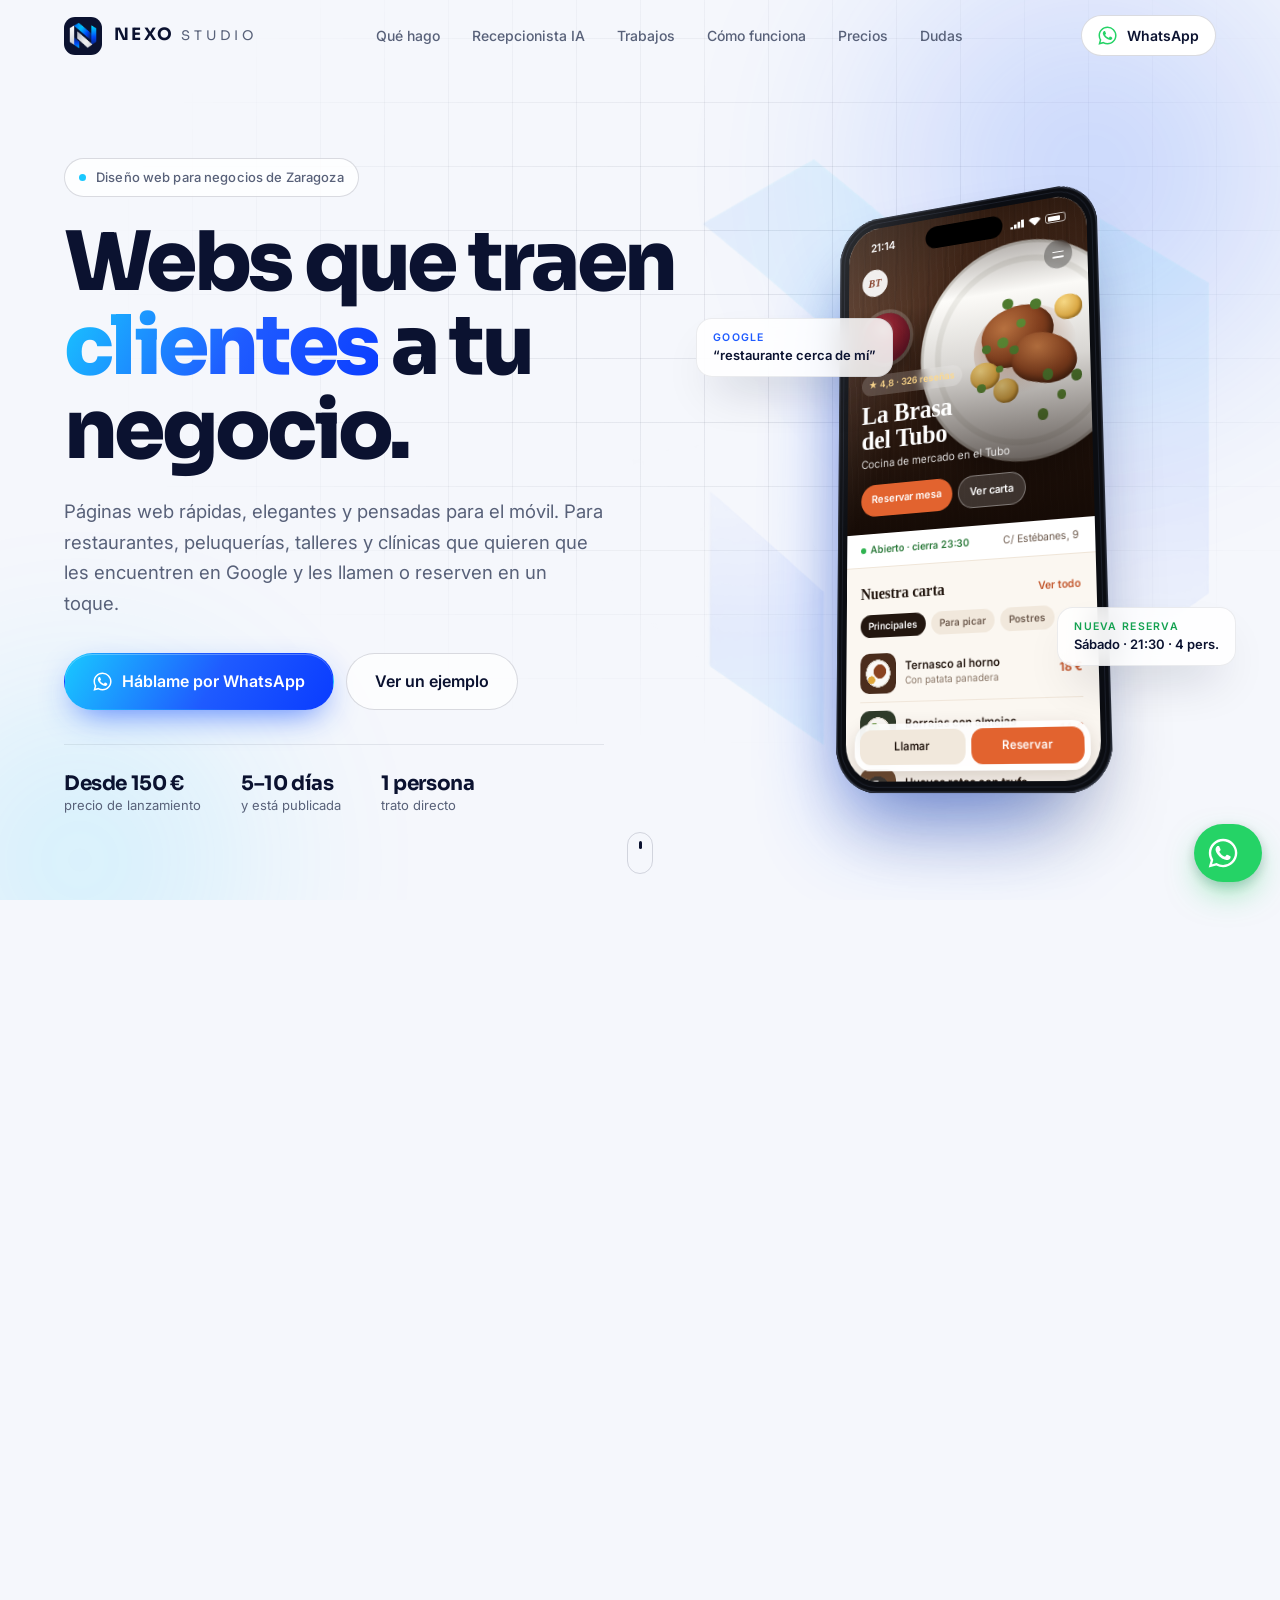
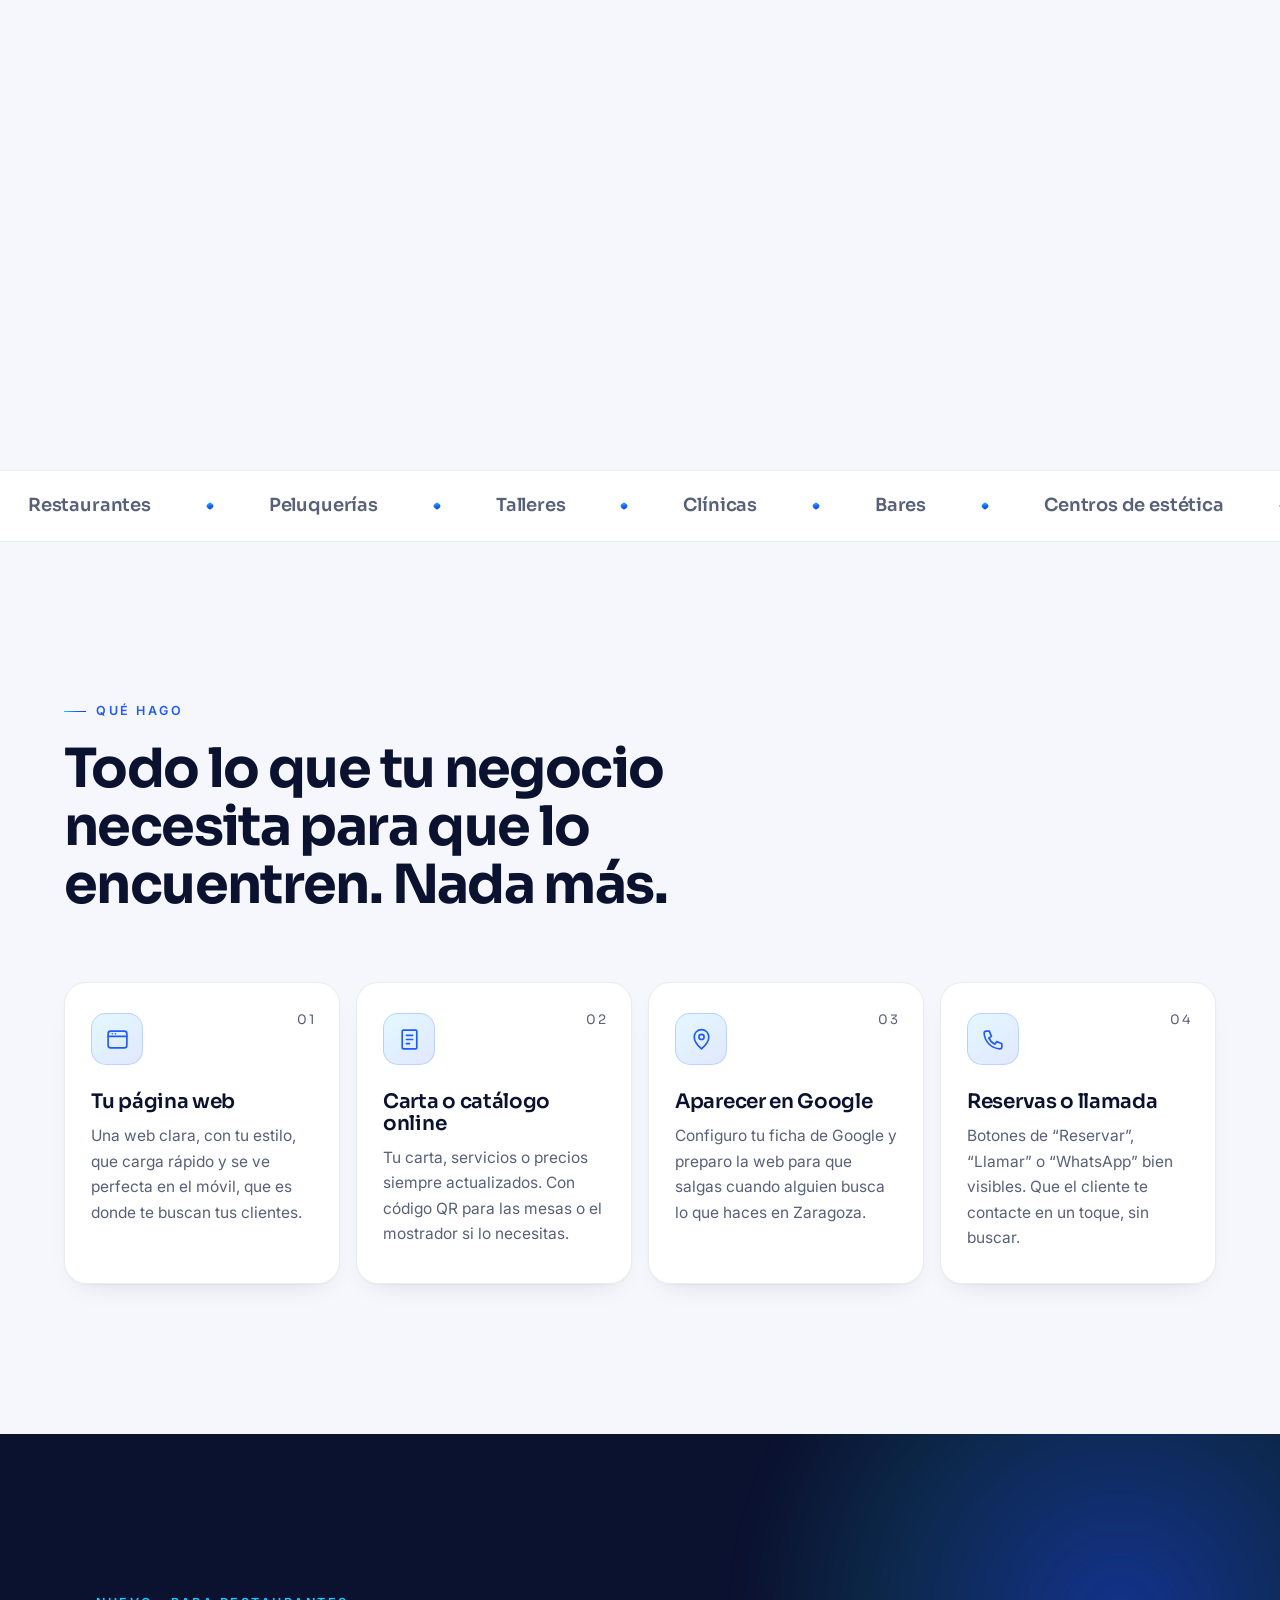
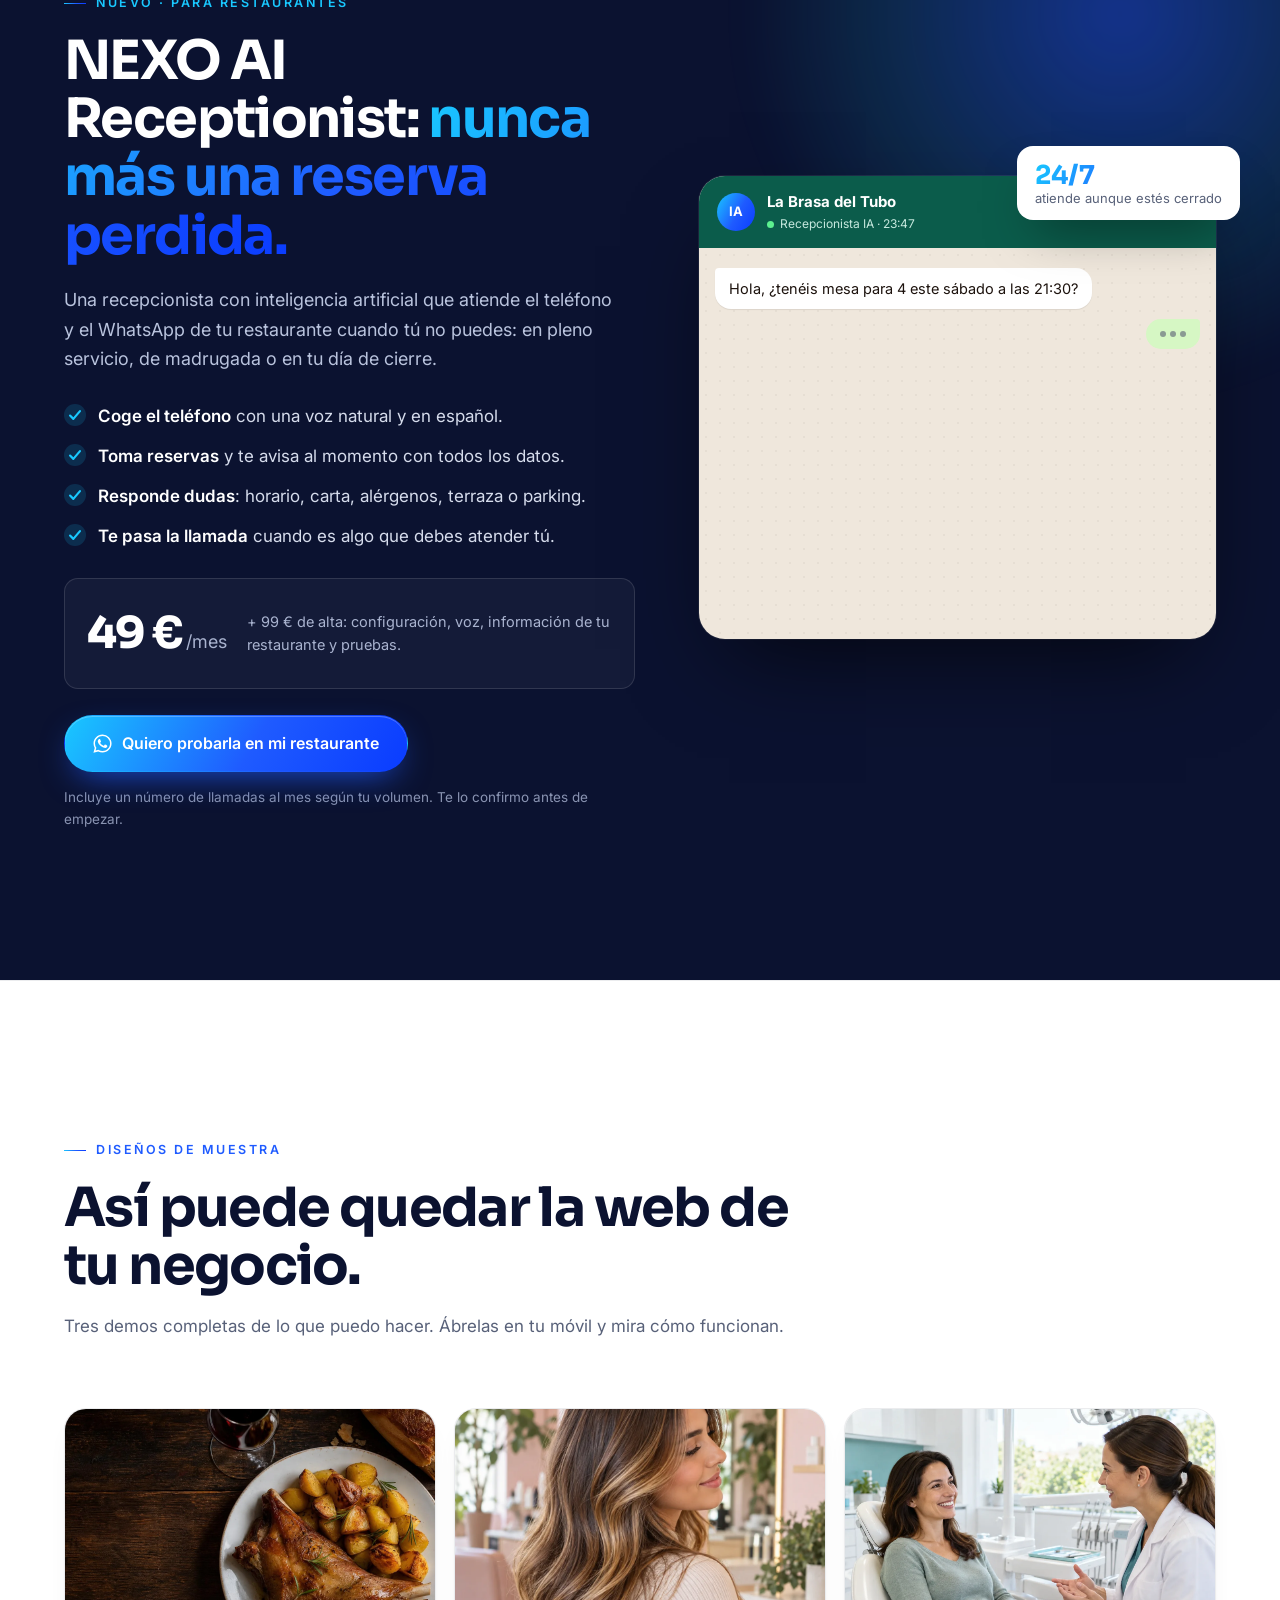
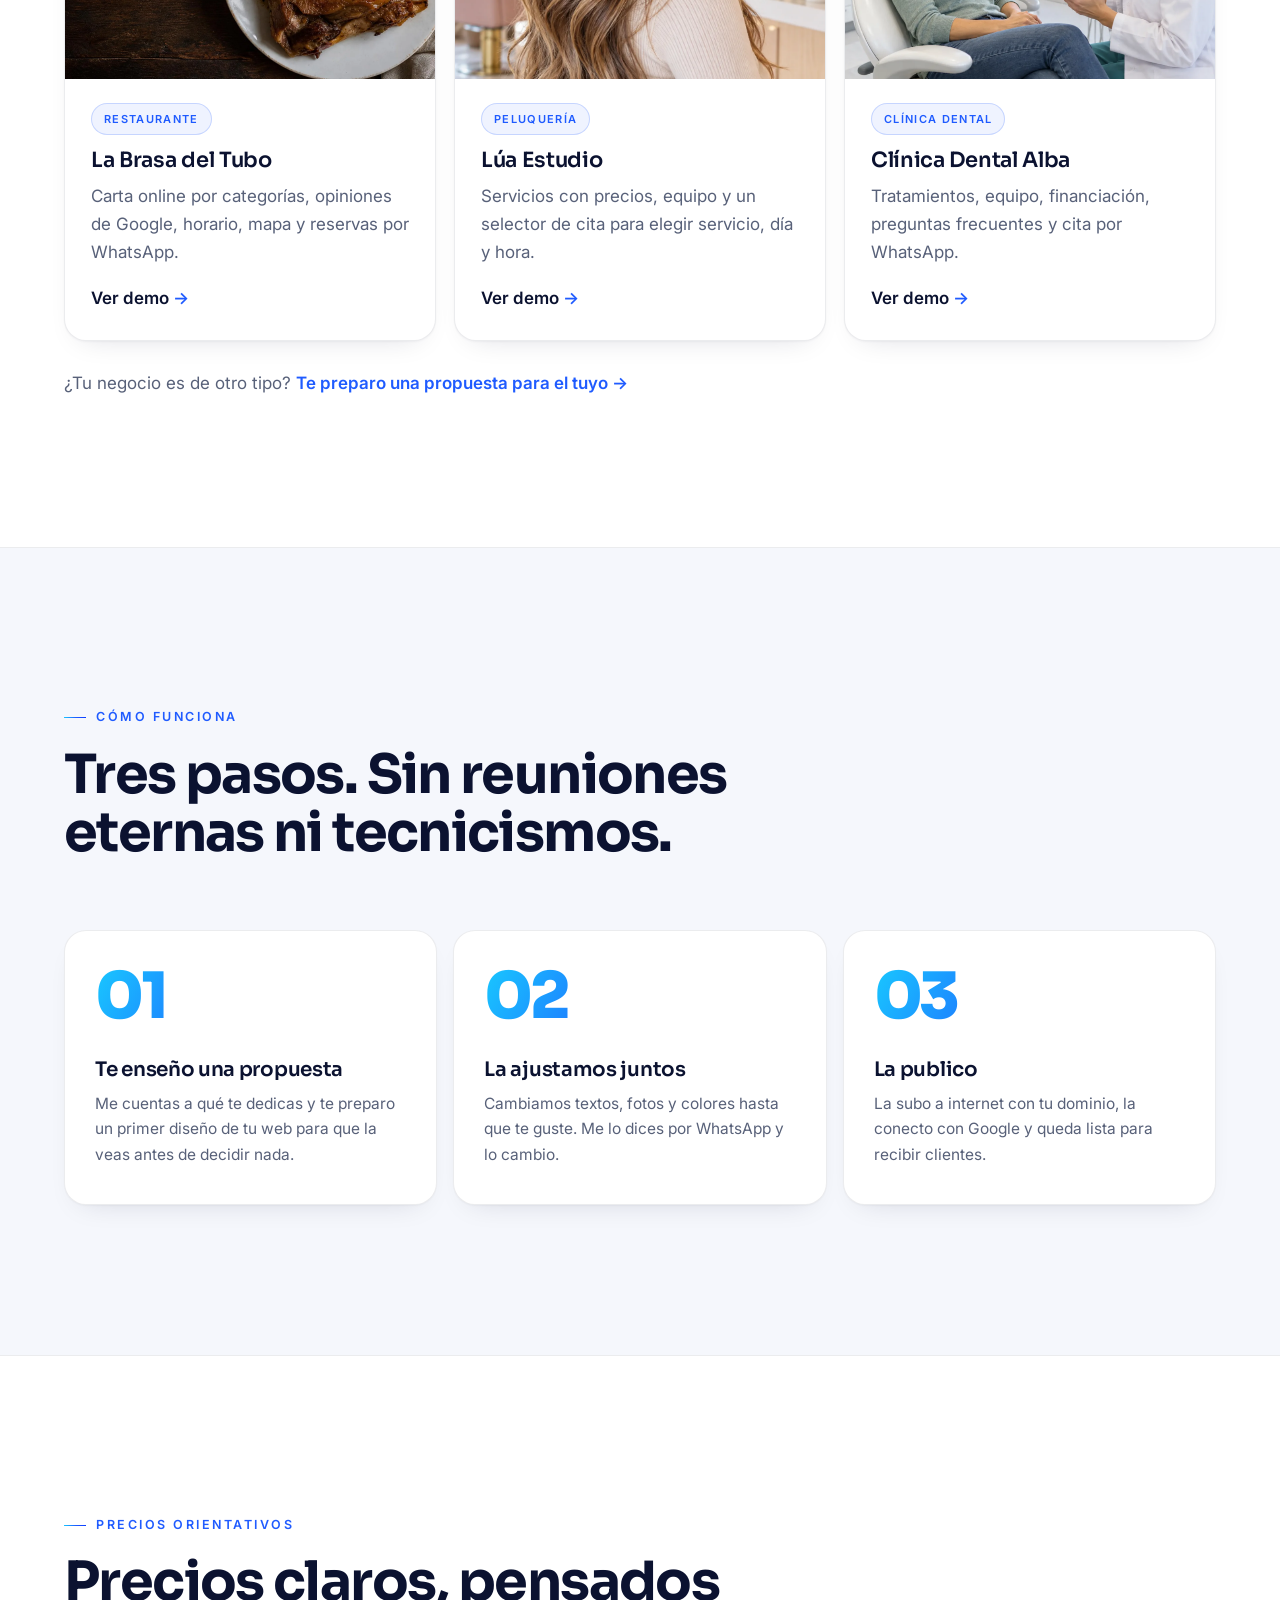
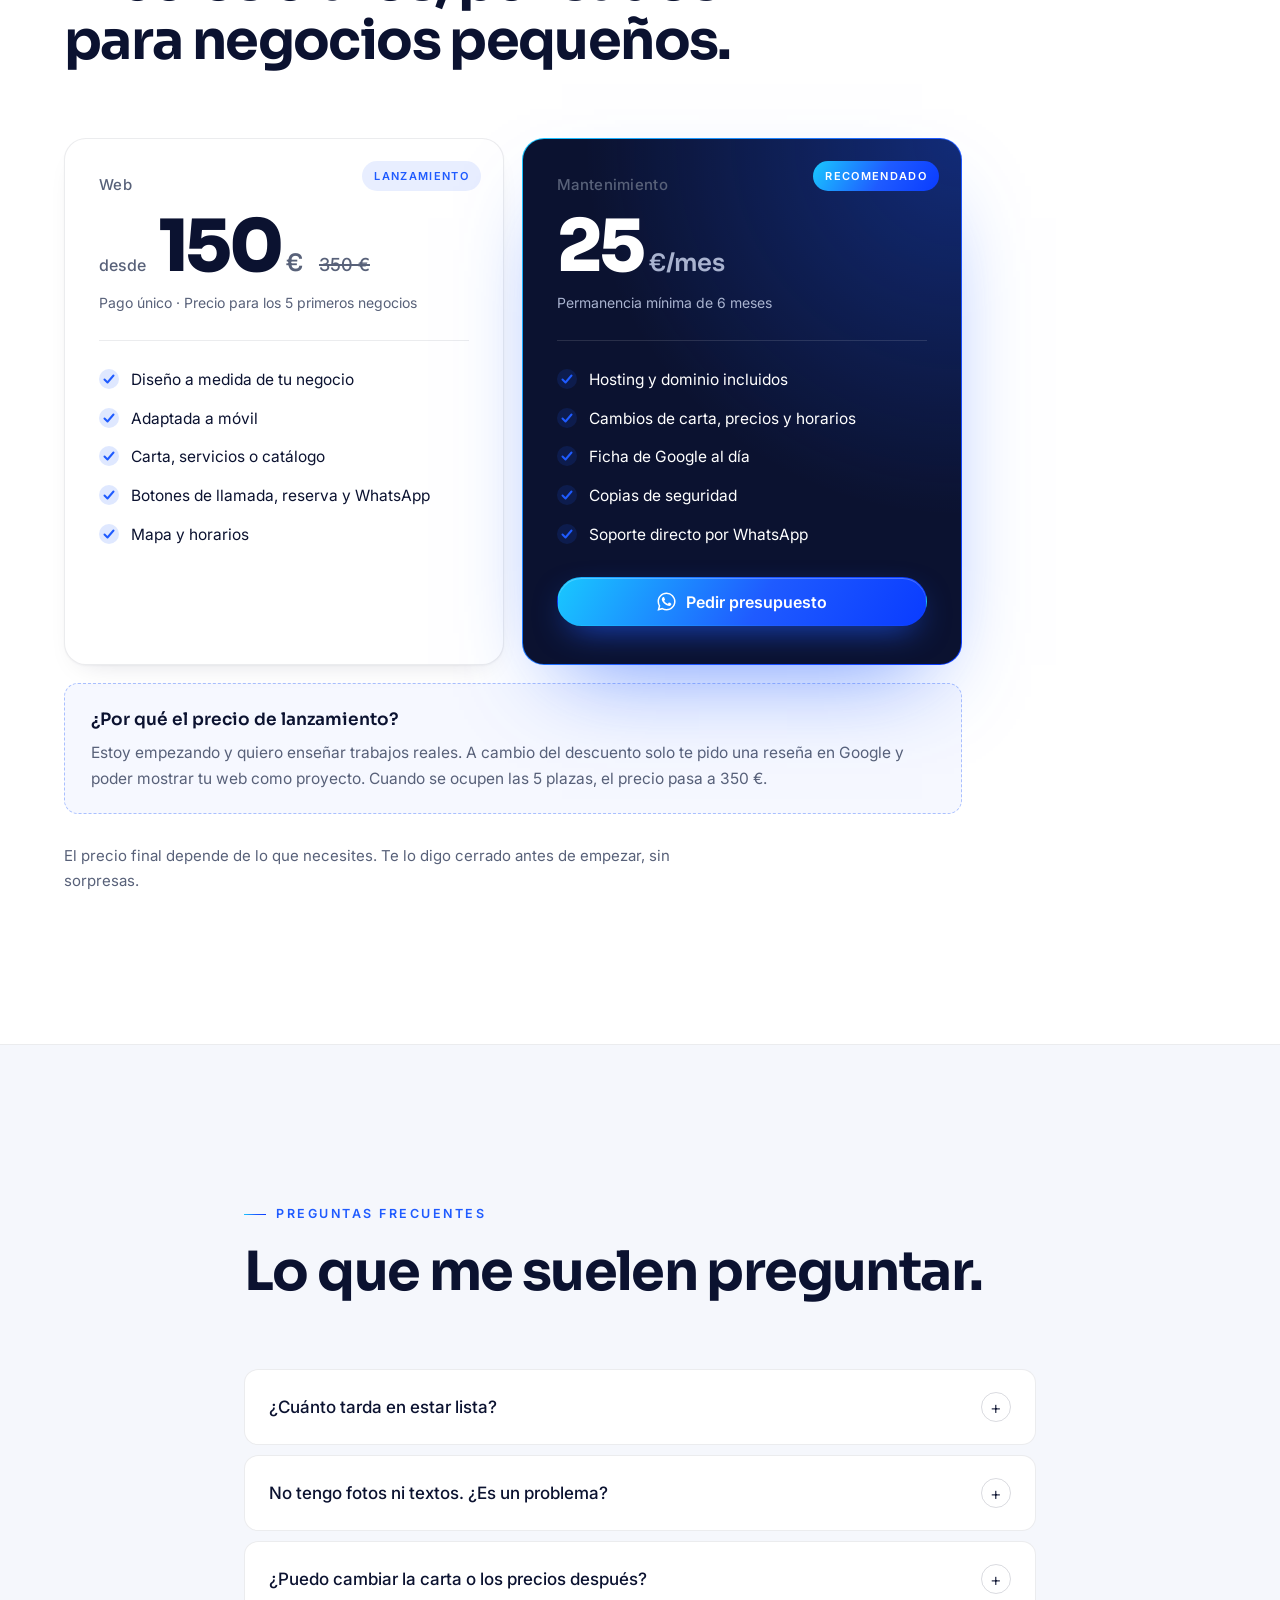
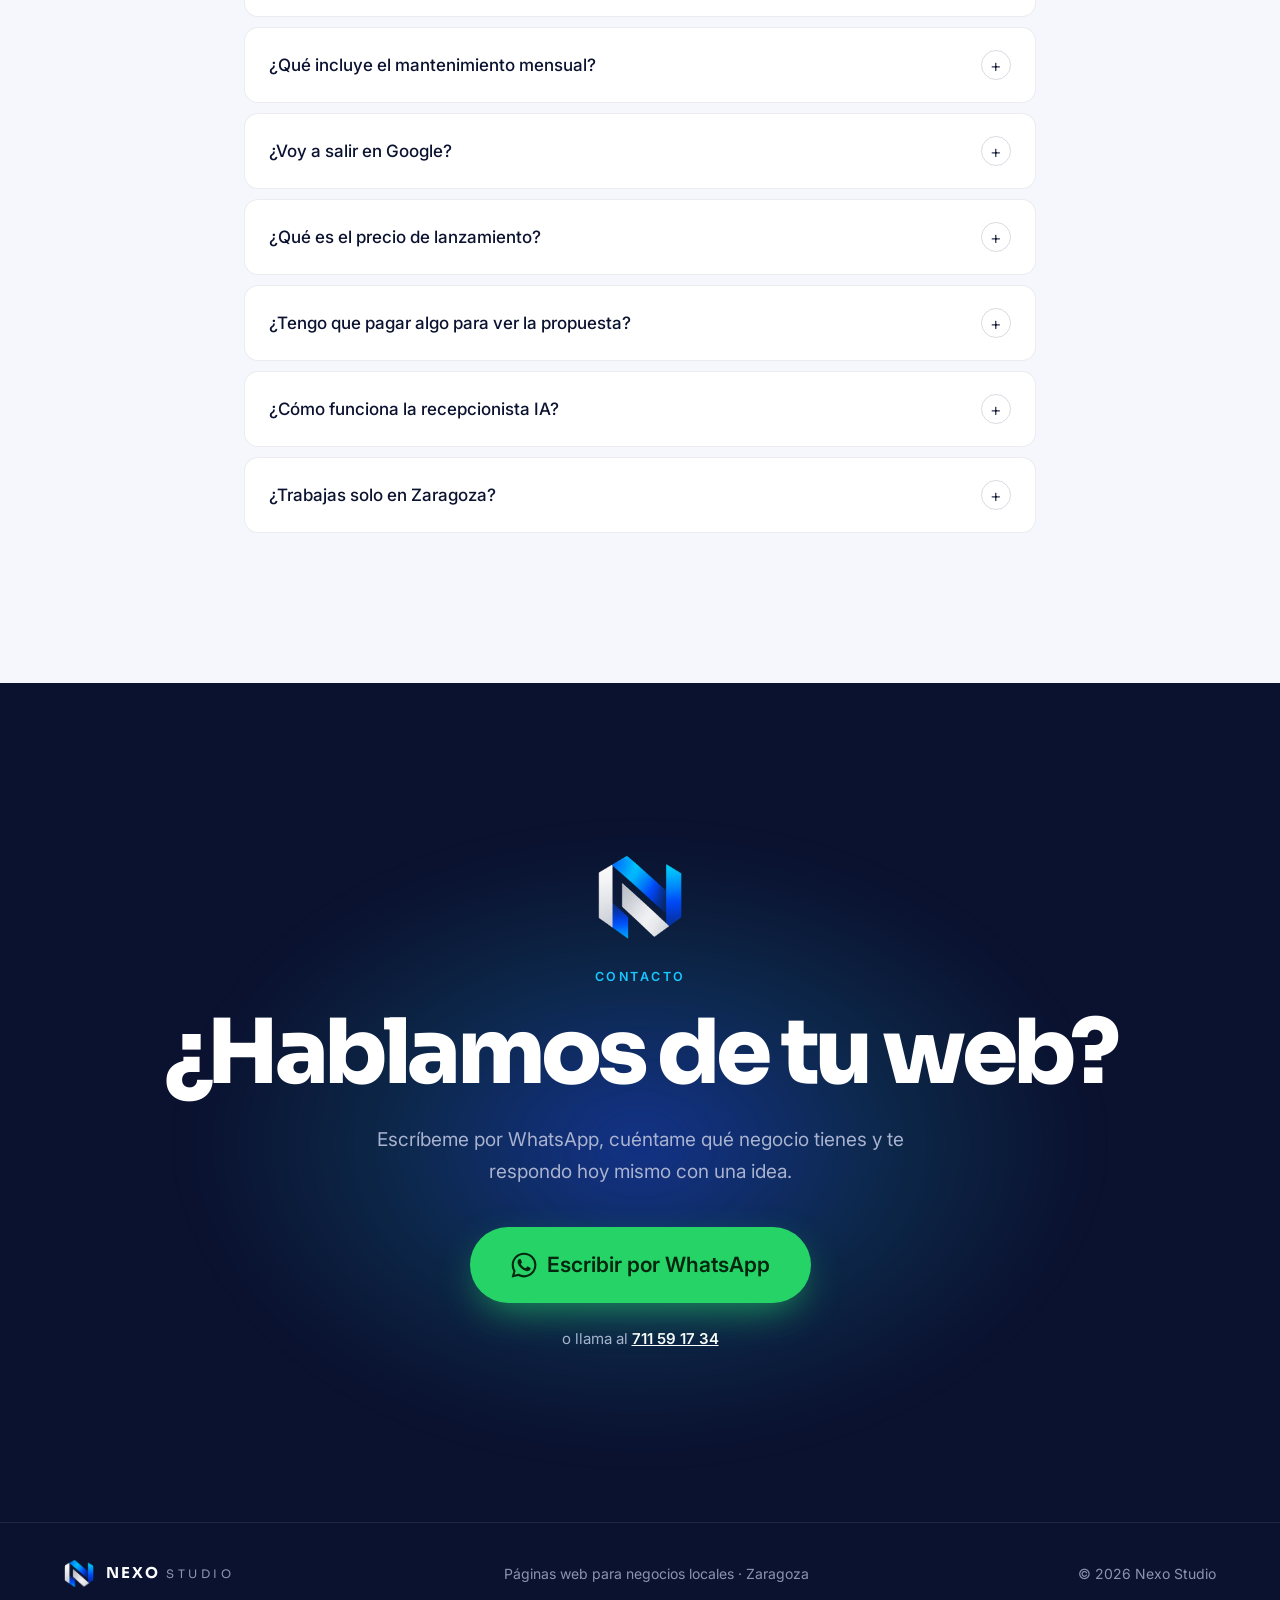
==== commit ecf6ae59: "Add NEXO AI Receptionist section Co-Authored-By: Claude Opus 5.5 <noreply@anthropic.com> Claude-Sess" ====
--- a/index.html
+++ b/index.html
@@ -23,13 +23,13 @@
   <meta name="twitter:description" content="Páginas web para negocios locales de Zaragoza.">
   <meta name="twitter:image" content="https://hamzamotia5-spec.github.io/nexo-studio-web/assets/img/og-image.jpg">
 
-  <link rel="icon" href="assets/img/favicon.png?v=20261102" type="image/png">
-  <link rel="apple-touch-icon" href="assets/img/apple-touch-icon.png?v=20261102">
+  <link rel="icon" href="assets/img/favicon.png?v=20261103" type="image/png">
+  <link rel="apple-touch-icon" href="assets/img/apple-touch-icon.png?v=20261103">
 
   <link rel="preconnect" href="https://fonts.googleapis.com">
   <link rel="preconnect" href="https://fonts.gstatic.com" crossorigin>
   <link href="https://fonts.googleapis.com/css2?family=Sora:wght@400;600;700;800&family=Inter:wght@400;500;600&display=swap" rel="stylesheet">
-  <link rel="stylesheet" href="styles.css?v=20261102">
+  <link rel="stylesheet" href="styles.css?v=20261103">
 
   <script type="application/ld+json">
   {
@@ -46,7 +46,7 @@
   }
   </script>
 
-  <script defer src="main.js?v=20261102"></script>
+  <script defer src="main.js?v=20261103"></script>
 </head>
 <body>
 
@@ -55,11 +55,12 @@
   <header class="nav" id="nav">
     <div class="wrap nav__inner">
       <a href="#inicio" class="logo" aria-label="Nexo Studio, inicio">
-        <img class="logo__mark" src="assets/img/nexo-mark.webp?v=20261102" alt="" width="36" height="36">
+        <img class="logo__mark" src="assets/img/nexo-mark.webp?v=20261103" alt="" width="36" height="36">
         <span class="logo__text">NEXO<span>STUDIO</span></span>
       </a>
       <nav class="nav__links" aria-label="Principal">
         <a href="#servicios">Qué hago</a>
+        <a href="#recepcionista">Recepcionista IA</a>
         <a href="#trabajos">Trabajos</a>
         <a href="#proceso">Cómo funciona</a>
         <a href="#precios">Precios</a>
@@ -80,7 +81,7 @@
           <div class="hero__grid-lines"></div>
           <div class="hero__glow hero__glow--a"></div>
           <div class="hero__glow hero__glow--b"></div>
-          <img class="hero__watermark" src="assets/img/nexo-mark.webp?v=20261102" alt="">
+          <img class="hero__watermark" src="assets/img/nexo-mark.webp?v=20261103" alt="">
         </div>
 
         <div class="wrap hero__layout">
@@ -238,6 +239,49 @@
       </div>
     </section>
 
+    <!-- 2b · NEXO AI RECEPTIONIST -->
+    <section class="section ai" id="recepcionista">
+      <div class="ai__glow" aria-hidden="true"></div>
+      <div class="wrap ai__grid">
+        <div class="ai__copy">
+          <p class="kicker reveal">Nuevo · Para restaurantes</p>
+          <h2 class="reveal">NEXO AI Receptionist: <span class="grad">nunca más una reserva perdida.</span></h2>
+          <p class="ai__lead reveal">Una recepcionista con inteligencia artificial que atiende el teléfono y el WhatsApp de tu restaurante cuando tú no puedes: en pleno servicio, de madrugada o en tu día de cierre.</p>
+          <ul class="ai__list">
+            <li class="reveal"><span><b>Coge el teléfono</b> con una voz natural y en español.</span></li>
+            <li class="reveal"><span><b>Toma reservas</b> y te avisa al momento con todos los datos.</span></li>
+            <li class="reveal"><span><b>Responde dudas</b>: horario, carta, alérgenos, terraza o parking.</span></li>
+            <li class="reveal"><span><b>Te pasa la llamada</b> cuando es algo que debes atender tú.</span></li>
+          </ul>
+          <div class="ai__price reveal">
+            <div><span class="ai__amount">49 €</span><span class="ai__per">/mes</span></div>
+            <p>+ 99 € de alta: configuración, voz, información de tu restaurante y pruebas.</p>
+          </div>
+          <a class="btn btn--primary btn--big reveal" href="https://wa.me/34711591734?text=Hola,%20quiero%20info%20sobre%20NEXO%20AI%20Receptionist%20para%20mi%20restaurante" target="_blank" rel="noopener">
+            <svg class="ico" aria-hidden="true"><use href="#i-wa"/></svg> Quiero probarla en mi restaurante
+          </a>
+          <p class="ai__note reveal">Incluye un número de llamadas al mes según tu volumen. Te lo confirmo antes de empezar.</p>
+        </div>
+
+        <div class="ai__demo reveal" aria-label="Ejemplo de conversación con la recepcionista IA">
+          <div class="chat">
+            <div class="chat__head">
+              <span class="chat__avatar" aria-hidden="true">IA</span>
+              <span><b>La Brasa del Tubo</b><small><i class="chat__dot"></i> Recepcionista IA · 23:47</small></span>
+            </div>
+            <div class="chat__body" id="chat">
+              <p class="msg msg--in">Hola, ¿tenéis mesa para 4 este sábado a las 21:30?</p>
+              <p class="msg msg--out">¡Hola! Sí, tenemos mesa el sábado a las 21:30 para 4 personas. ¿A nombre de quién la apunto?</p>
+              <p class="msg msg--in">De Marta. Uno de nosotros es celíaco.</p>
+              <p class="msg msg--out">Perfecto, Marta. Lo anoto: tenemos platos sin gluten marcados en la carta. Reserva confirmada ✅</p>
+              <p class="msg msg--sys">📲 Aviso enviado al restaurante: Sábado · 21:30 · 4 pers. · Marta · celíaco</p>
+            </div>
+          </div>
+          <div class="ai__stat"><b>24/7</b><span>atiende aunque estés cerrado</span></div>
+        </div>
+      </div>
+    </section>
+
     <!-- 3 · TRABAJOS -->
     <section class="section section--alt" id="trabajos">
       <div class="wrap">
@@ -400,6 +444,10 @@
             <p>No. Te enseño una propuesta primero y solo si te convence seguimos adelante.</p>
           </details>
           <details class="reveal">
+            <summary>¿Cómo funciona la recepcionista IA?</summary>
+            <p>Configuro un asistente con la información de tu restaurante (horario, carta, normas de reserva) y lo conecto a tu teléfono o WhatsApp. Cuando no puedes atender, responde ella, apunta la reserva y te avisa. Antes de activarla la probamos juntos.</p>
+          </details>
+          <details class="reveal">
             <summary>¿Trabajas solo en Zaragoza?</summary>
             <p>Me centro en negocios de Zaragoza y alrededores porque me gusta poder pasarme a conocerlos, pero puedo trabajar con cualquier negocio de España.</p>
           </details>
@@ -411,7 +459,7 @@
     <section class="contact" id="contacto">
       <div class="contact__glow" aria-hidden="true"></div>
       <div class="wrap contact__inner reveal">
-        <img class="contact__mark" src="assets/img/nexo-mark.webp?v=20261102" alt="" width="88" height="88">
+        <img class="contact__mark" src="assets/img/nexo-mark.webp?v=20261103" alt="" width="88" height="88">
         <p class="kicker">Contacto</p>
         <h2>¿Hablamos de tu web?</h2>
         <p class="contact__lead">Escríbeme por WhatsApp, cuéntame qué negocio tienes y te respondo hoy mismo con una idea.</p>
@@ -426,7 +474,7 @@
   <footer class="footer">
     <div class="wrap footer__inner">
       <a href="#inicio" class="logo logo--small" aria-label="Nexo Studio, volver arriba">
-        <img class="logo__mark" src="assets/img/nexo-mark.webp?v=20261102" alt="" width="30" height="30">
+        <img class="logo__mark" src="assets/img/nexo-mark.webp?v=20261103" alt="" width="30" height="30">
         <span class="logo__text">NEXO<span>STUDIO</span></span>
       </a>
       <p>Páginas web para negocios locales · Zaragoza</p>
--- a/styles.css
+++ b/styles.css
@@ -383,6 +383,54 @@
 .works--3 .work__media--photo { padding: 0; height: 270px; overflow: hidden; display: block; background: var(--bg-2); }
 .work__media--photo img { width: 100%; height: 100%; object-fit: cover; transition: transform 1s var(--ease); }
 .work:hover .work__media--photo img { transform: scale(1.06); }
+
+/* NEXO AI Receptionist */
+.ai { position: relative; overflow: clip; background: var(--navy); color: #fff; }
+.ai__glow { position: absolute; width: 760px; height: 760px; right: -220px; top: -200px; border-radius: 50%; background: radial-gradient(circle, rgba(31, 91, 255, .45), rgba(25, 200, 255, .12) 45%, transparent 70%); filter: blur(20px); pointer-events: none; }
+.ai__grid { position: relative; display: grid; grid-template-columns: 1.05fr .95fr; gap: 64px; align-items: center; }
+.ai .kicker { color: var(--cyan); }
+.ai h2 { color: #fff; }
+.ai__lead { color: #b9c3dd; font-size: 18px; margin-top: 20px; max-width: 560px; }
+.ai__list { list-style: none; padding: 0; margin: 28px 0; display: grid; gap: 12px; }
+.ai__list li { display: flex; gap: 12px; color: #d6dcec; }
+.ai__list li::before { content: ""; flex: none; width: 22px; height: 22px; margin-top: 2px; border-radius: 50%; background: rgba(25, 200, 255, .15) url("data:image/svg+xml,%3Csvg xmlns='http://www.w3.org/2000/svg' viewBox='0 0 20 20'%3E%3Cpath d='M5.5 10.5l3 3 6-7' fill='none' stroke='%2319c8ff' stroke-width='2' stroke-linecap='round' stroke-linejoin='round'/%3E%3C/svg%3E") center / 100% no-repeat; }
+.ai__list b { color: #fff; font-weight: 600; }
+.ai__price { display: flex; align-items: center; gap: 20px; flex-wrap: wrap; padding: 18px 22px; margin-bottom: 26px; border-radius: var(--radius-sm); border: 1px solid rgba(255, 255, 255, .12); background: rgba(255, 255, 255, .04); }
+.ai__amount { font-family: var(--font-display); font-weight: 800; font-size: 44px; letter-spacing: -.04em; }
+.ai__per { color: #a9b3cf; font-size: 18px; margin-left: 4px; }
+.ai__price p { color: #a9b3cf; font-size: 14.5px; flex: 1; min-width: 200px; }
+.ai__note { color: #8a94b2; font-size: 13.5px; margin-top: 14px; }
+
+.ai__demo { position: relative; }
+.chat { border-radius: 26px; overflow: hidden; background: #efe7dc; color: #1d130e; box-shadow: 0 40px 90px -30px rgba(0, 0, 0, .7), 0 0 0 1px rgba(255, 255, 255, .08); }
+.chat__head { display: flex; align-items: center; gap: 12px; padding: 14px 18px; background: #0b5c4b; color: #fff; }
+.chat__head b { display: block; font-size: 15px; }
+.chat__head small { display: flex; align-items: center; gap: 6px; font-size: 12px; color: #c6e8de; }
+.chat__avatar { width: 38px; height: 38px; border-radius: 50%; display: grid; place-items: center; font-weight: 700; font-size: 13px; background: var(--grad); }
+.chat__dot { width: 7px; height: 7px; border-radius: 50%; background: #5cf08f; }
+.chat__body { display: flex; flex-direction: column; gap: 10px; padding: 20px 16px 24px; min-height: 380px; padding-bottom: 28px;
+  background-image: radial-gradient(rgba(0, 0, 0, .04) 1px, transparent 1px); background-size: 14px 14px; }
+.msg { max-width: 82%; padding: 10px 14px; border-radius: 16px; font-size: 14.5px; line-height: 1.45; box-shadow: 0 1px 1px rgba(0, 0, 0, .08); }
+.msg--in { align-self: flex-start; background: #fff; border-top-left-radius: 4px; }
+.msg--out { align-self: flex-end; background: #d6f7c4; border-top-right-radius: 4px; }
+.msg--sys { align-self: center; max-width: 92%; text-align: center; font-size: 12.5px; background: #fff7d6; color: #6b5a1c; border-radius: 10px; }
+.js .chat__body.is-play .msg { opacity: 0; transform: translateY(10px) scale(.98); }
+.js .chat__body.is-play .msg.show { opacity: 1; transform: none; transition: opacity .45s var(--ease), transform .45s var(--ease); }
+.typing { align-self: flex-start; display: inline-flex; gap: 4px; padding: 12px 14px; background: #fff; border-radius: 16px; border-top-left-radius: 4px; }
+.typing--out { align-self: flex-end; background: #d6f7c4; border-radius: 16px; border-top-right-radius: 4px; }
+.typing i { width: 6px; height: 6px; border-radius: 50%; background: #8a9a93; animation: blink 1.2s infinite; }
+.typing i:nth-child(2) { animation-delay: .2s; } .typing i:nth-child(3) { animation-delay: .4s; }
+@keyframes blink { 0%, 80%, 100% { opacity: .3; } 40% { opacity: 1; } }
+.ai__stat { position: absolute; right: -24px; top: -30px; padding: 14px 18px; border-radius: 16px; background: #fff; color: var(--text); box-shadow: 0 24px 50px -20px rgba(0, 0, 0, .5); display: flex; flex-direction: column; line-height: 1.2; }
+.ai__stat b { font-family: var(--font-display); font-size: 26px; background: var(--grad); -webkit-background-clip: text; background-clip: text; color: transparent; }
+.ai__stat span { font-size: 13px; color: var(--muted); }
+
+@media (max-width: 880px) {
+  .ai__grid { grid-template-columns: 1fr; gap: 48px; }
+  .ai__stat { right: 12px; top: -28px; padding: 10px 14px; }
+  .ai__stat b { font-size: 21px; }
+  .ai .btn--big { width: 100%; }
+}
 
 /* Pasos */
 .steps { list-style: none; padding: 0; margin: 0; display: grid; grid-template-columns: repeat(3, 1fr); gap: 16px; }
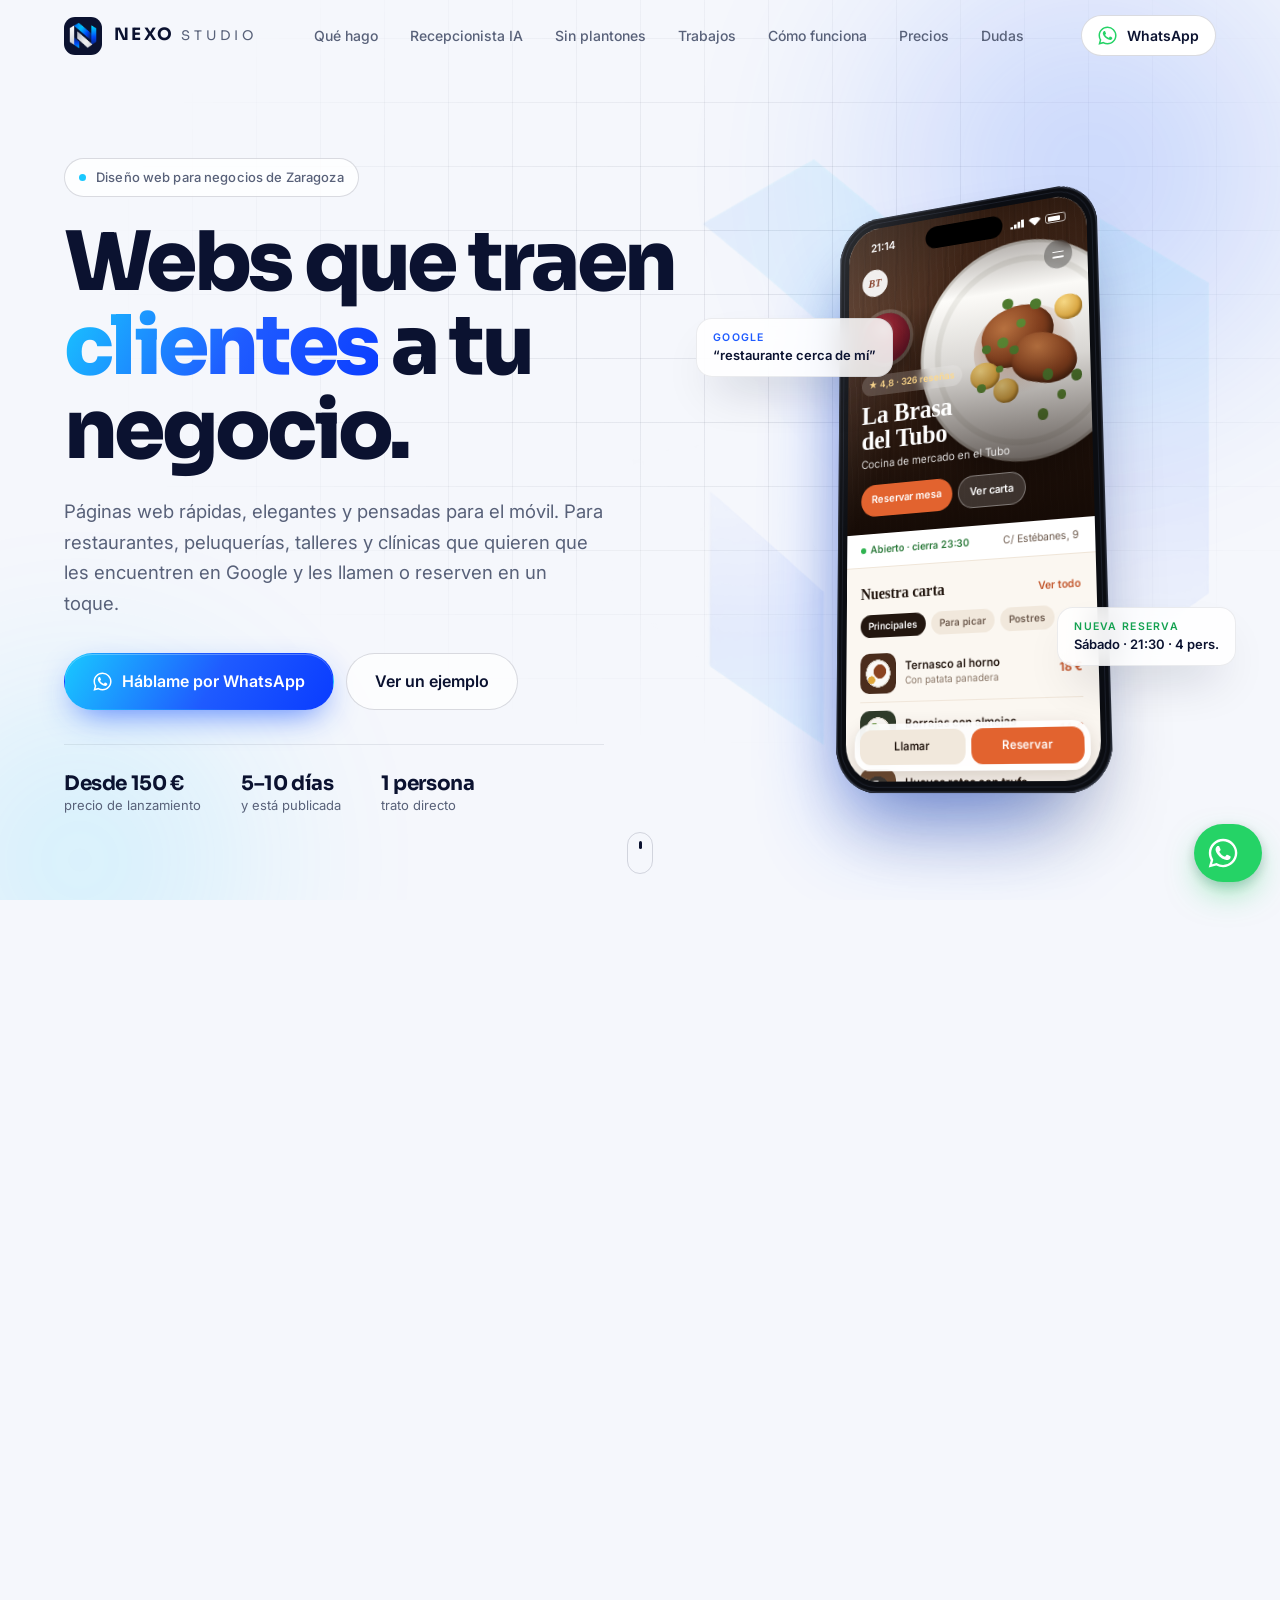
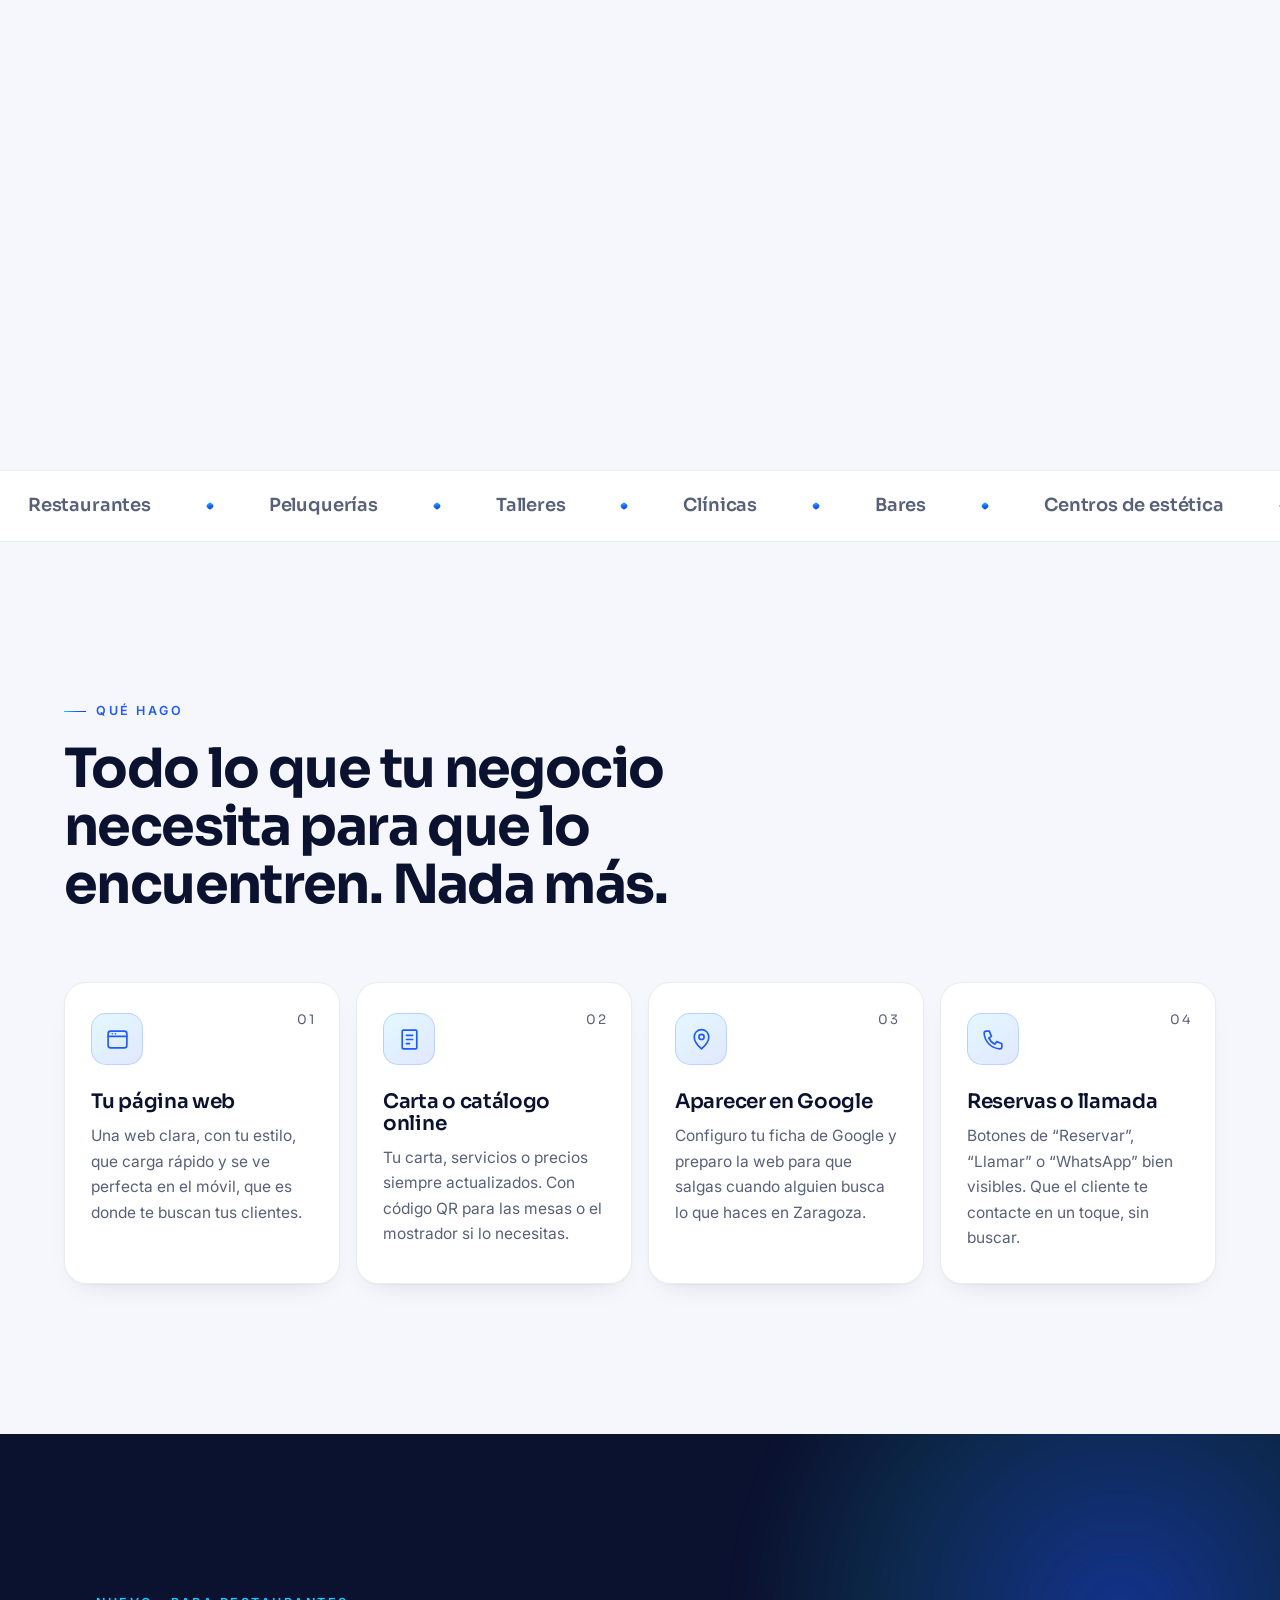
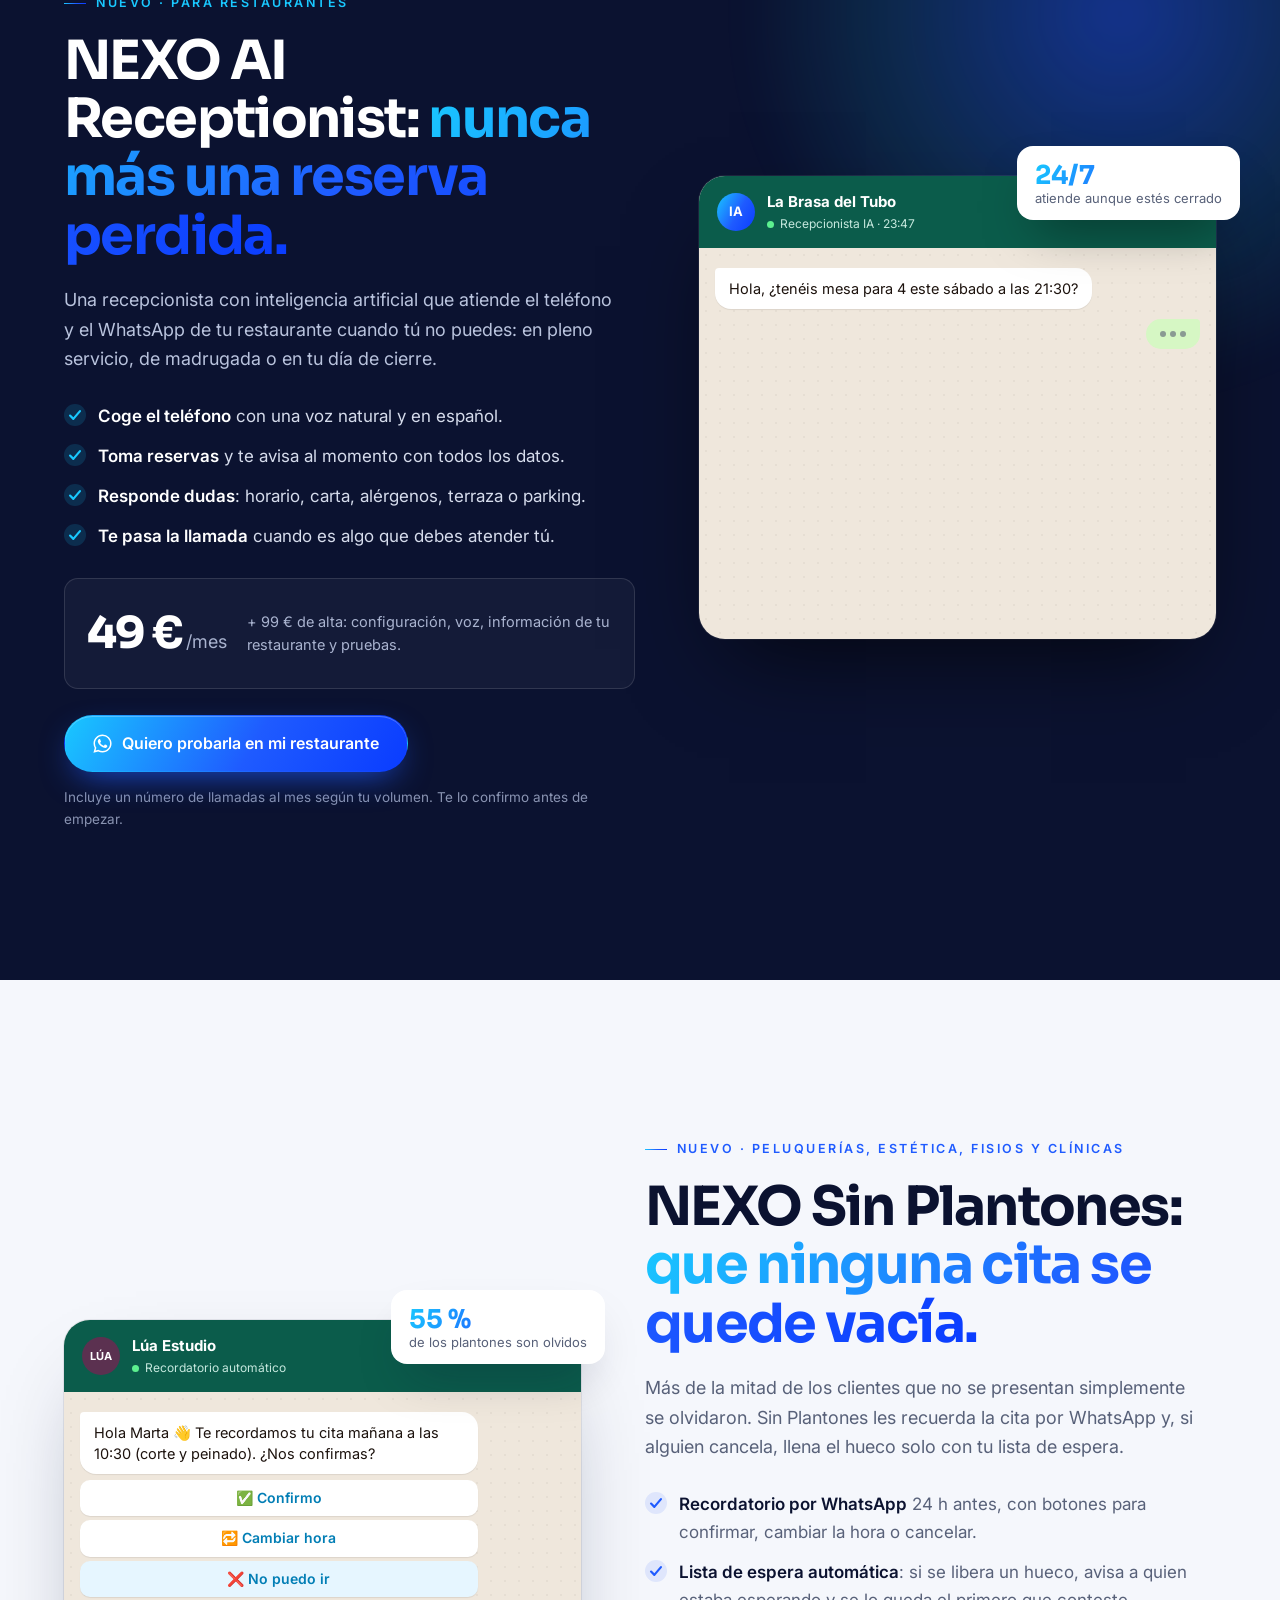
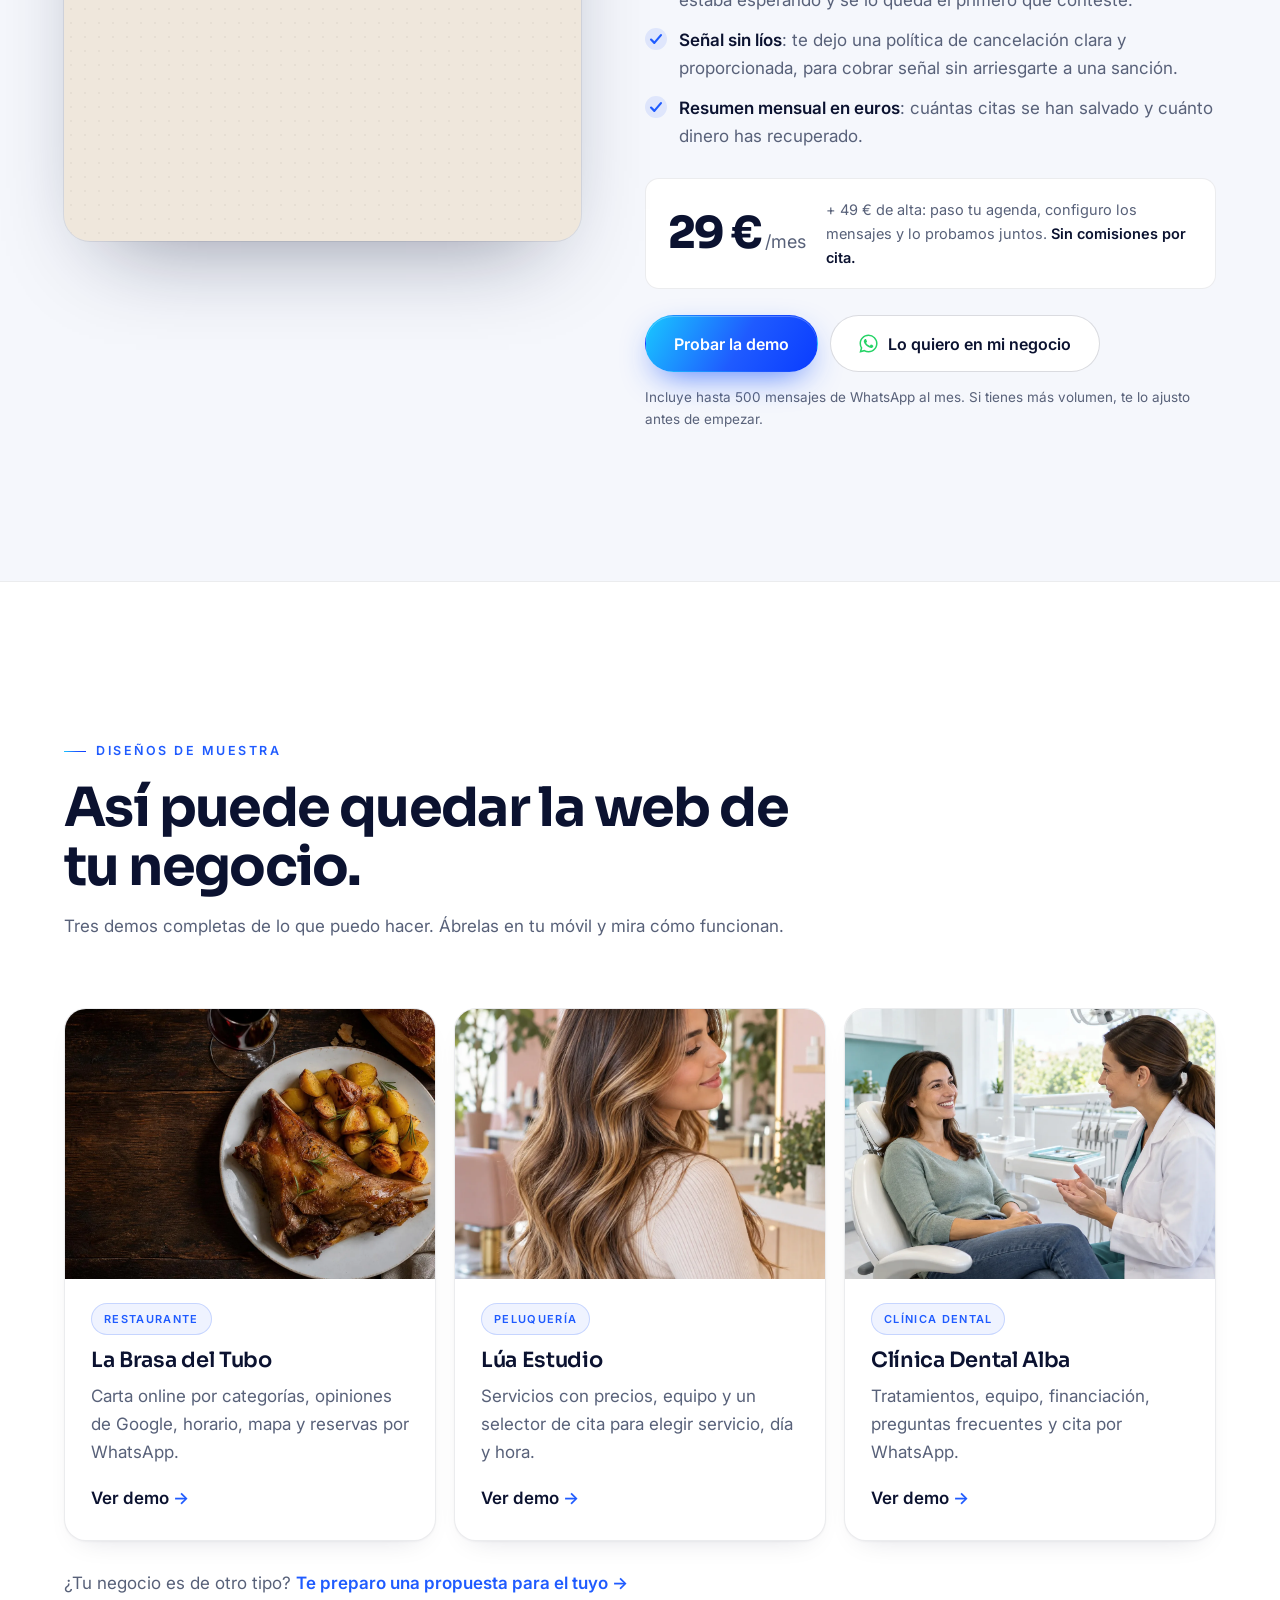
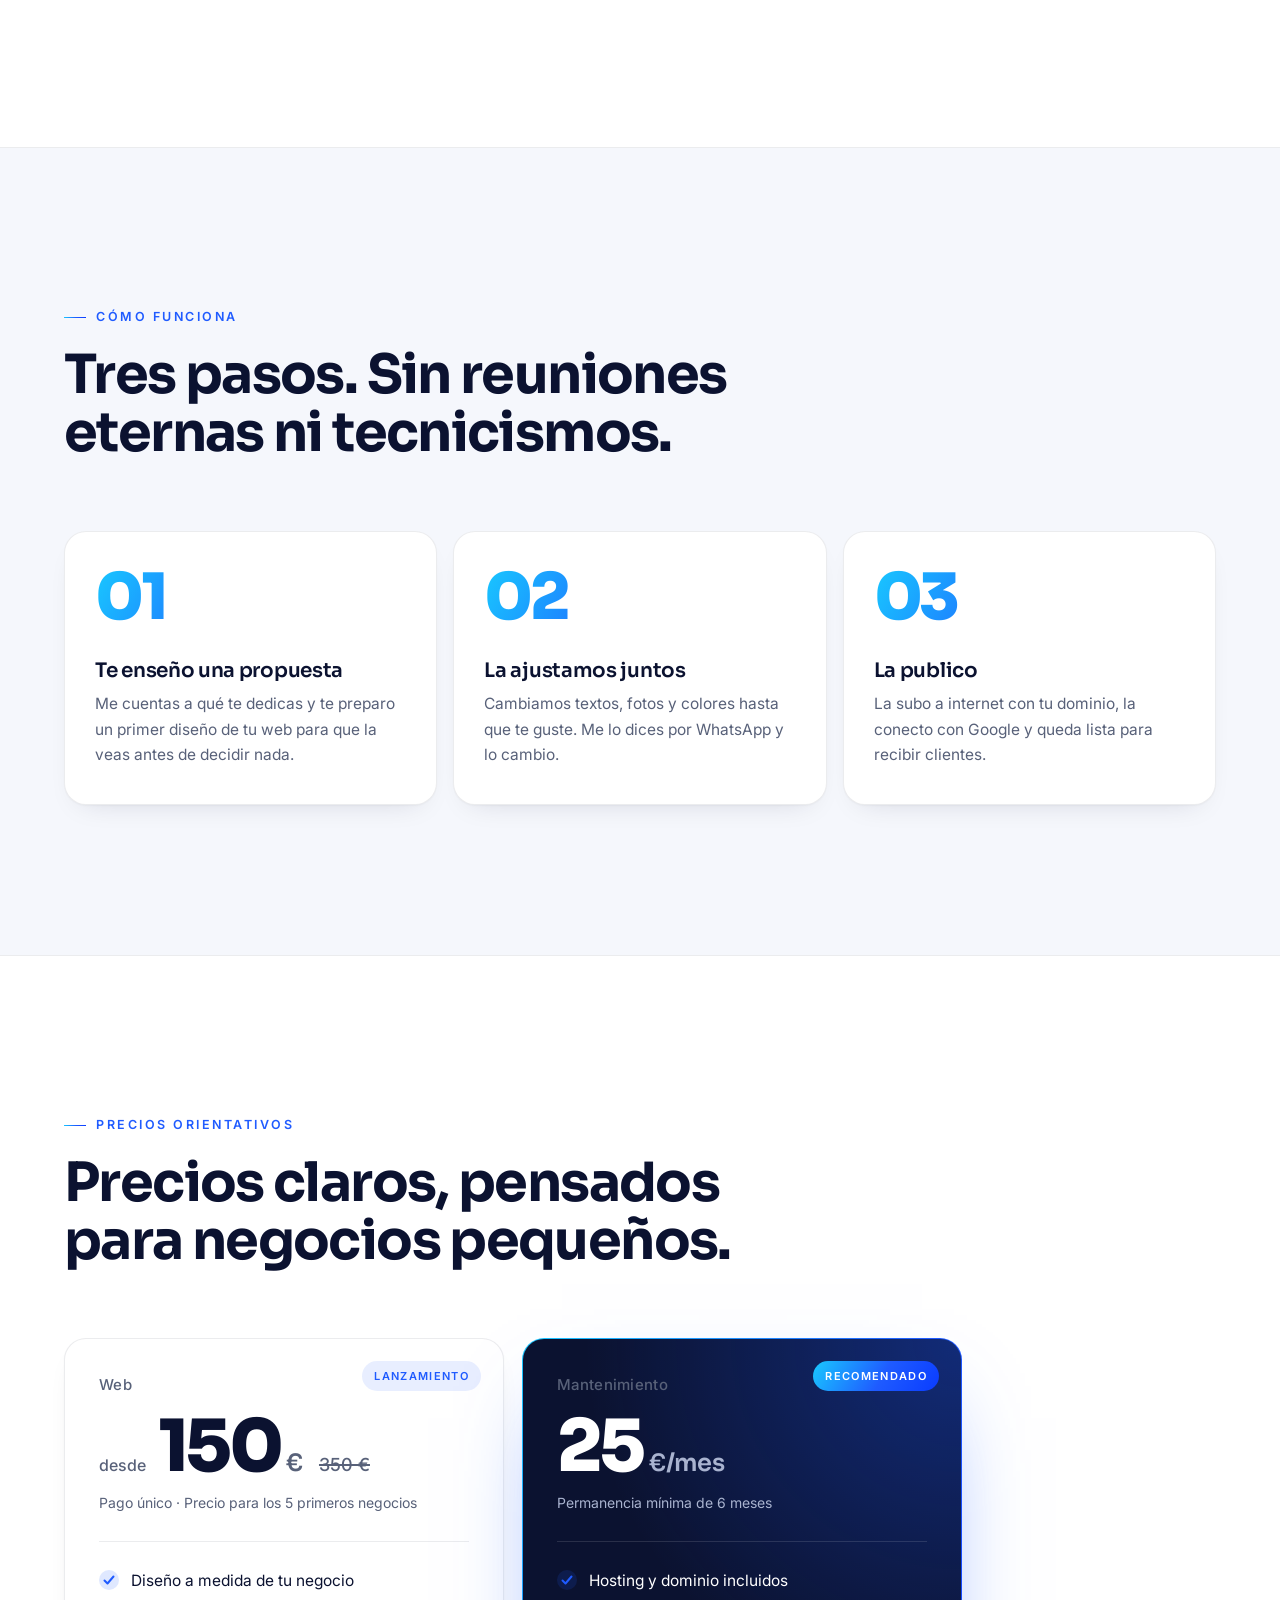
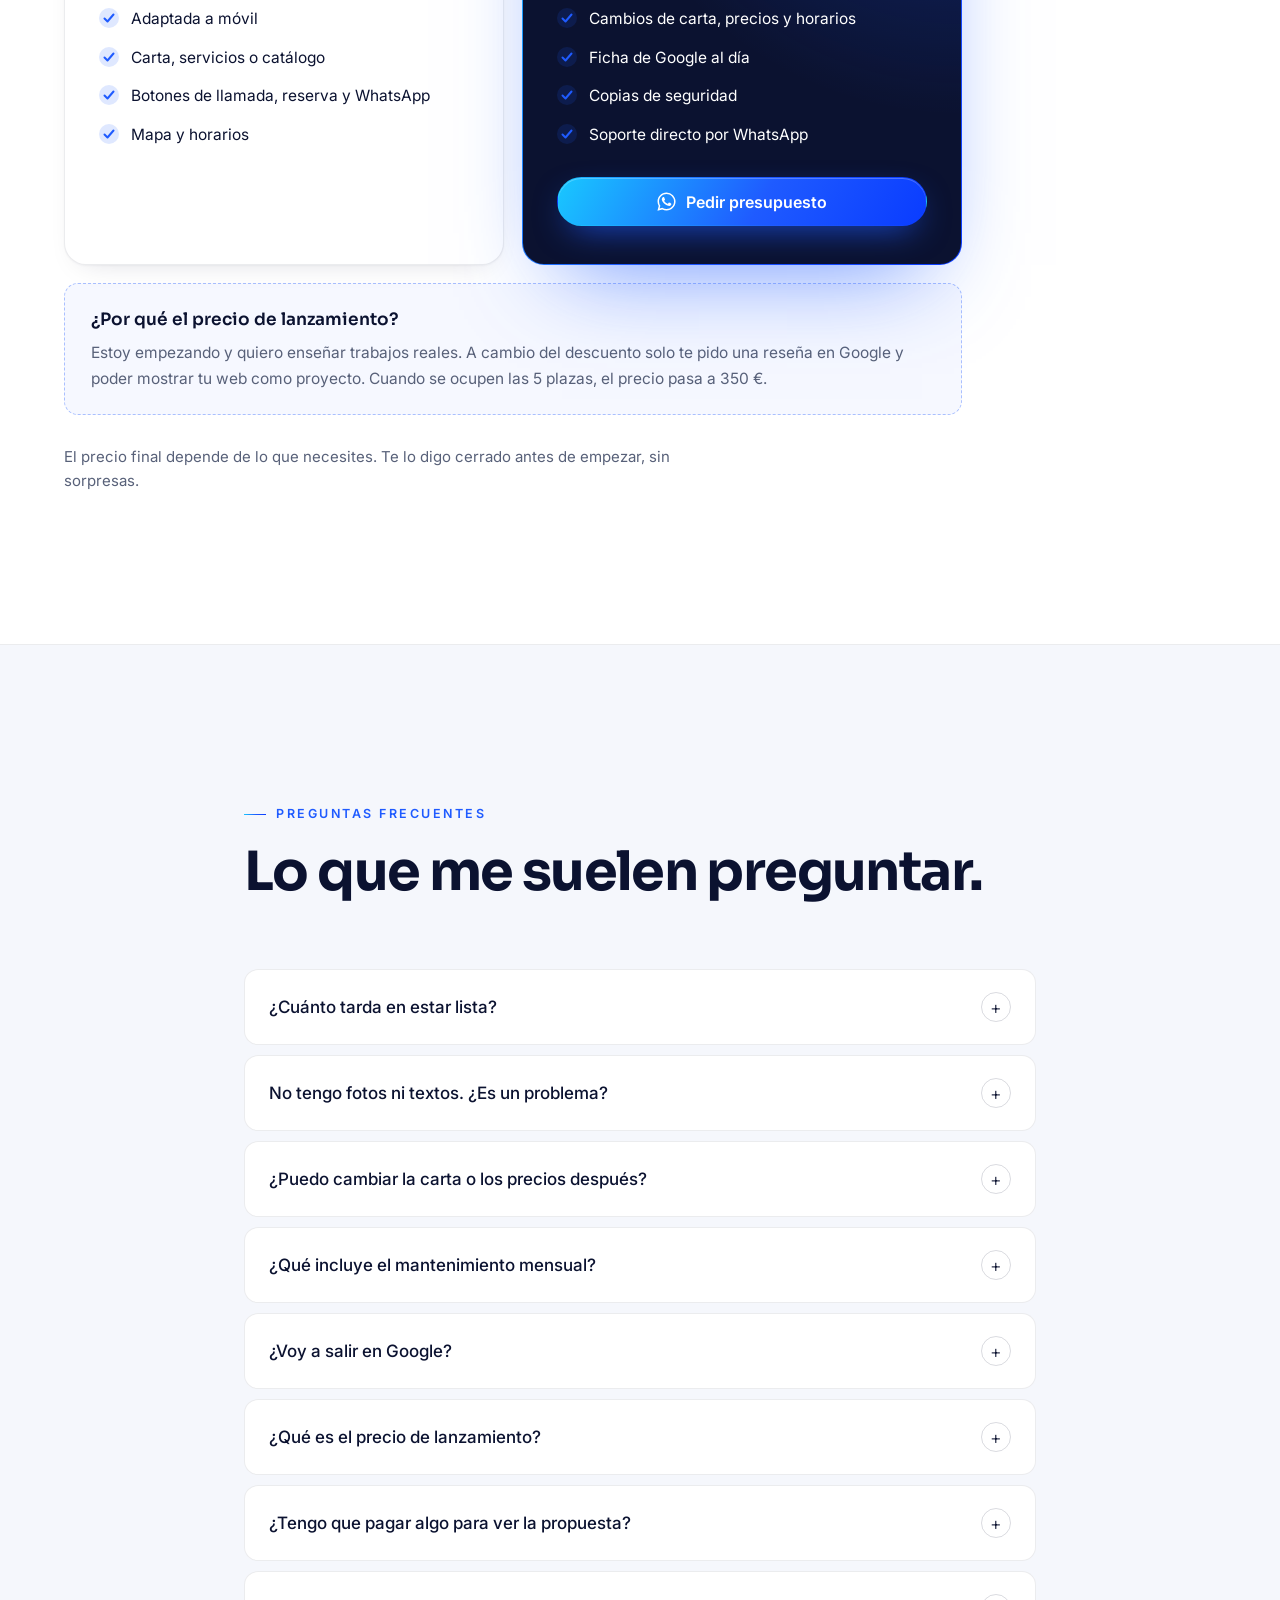
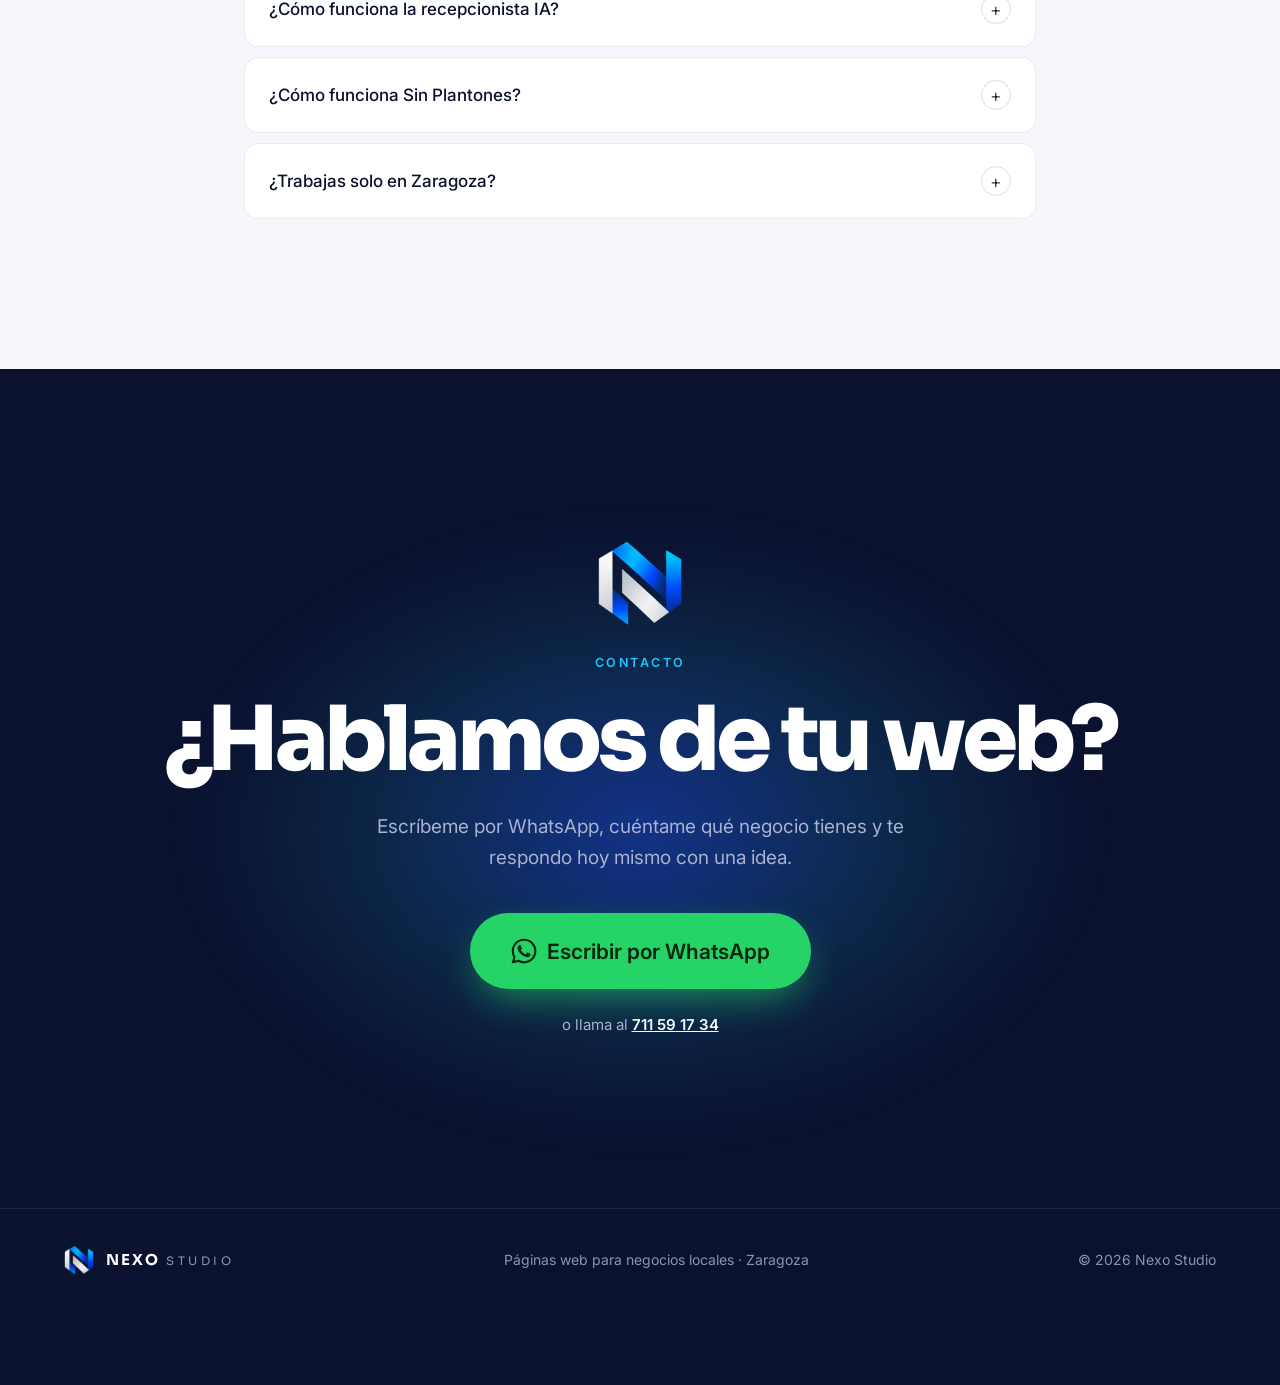
==== commit 44311a48: "Add NEXO Sin Plantones service and interactive prototype - New section on the home page: WhatsApp re" ====
--- a/index.html
+++ b/index.html
@@ -4,7 +4,7 @@
   <meta charset="utf-8">
   <meta name="viewport" content="width=device-width, initial-scale=1, viewport-fit=cover">
   <title>Nexo Studio · Páginas web para negocios locales en Zaragoza</title>
-  <meta name="description" content="Diseño páginas web para restaurantes, peluquerías, talleres y clínicas de Zaragoza. Carta online, aparecer en Google y botón de reservas. Desde 150 €. Escríbeme por WhatsApp.">
+  <meta name="description" content="Diseño páginas web para restaurantes, peluquerías, talleres y clínicas de Zaragoza. Carta online, aparecer en Google, reservas y recordatorios de cita por WhatsApp. Desde 150 €.">
   <meta name="theme-color" content="#f5f7fc">
   <link rel="canonical" href="https://hamzamotia5-spec.github.io/nexo-studio-web/">
 
@@ -29,7 +29,7 @@
   <link rel="preconnect" href="https://fonts.googleapis.com">
   <link rel="preconnect" href="https://fonts.gstatic.com" crossorigin>
   <link href="https://fonts.googleapis.com/css2?family=Sora:wght@400;600;700;800&family=Inter:wght@400;500;600&display=swap" rel="stylesheet">
-  <link rel="stylesheet" href="styles.css?v=20261103">
+  <link rel="stylesheet" href="styles.css?v=20261104">
 
   <script type="application/ld+json">
   {
@@ -46,7 +46,7 @@
   }
   </script>
 
-  <script defer src="main.js?v=20261103"></script>
+  <script defer src="main.js?v=20261104"></script>
 </head>
 <body>
 
@@ -61,10 +61,11 @@
       <nav class="nav__links" aria-label="Principal">
         <a href="#servicios">Qué hago</a>
         <a href="#recepcionista">Recepcionista IA</a>
+        <a href="#sin-plantones">Sin plantones</a>
         <a href="#trabajos">Trabajos</a>
-        <a href="#proceso">Cómo funciona</a>
+        <a class="nav__extra" href="#proceso">Cómo funciona</a>
         <a href="#precios">Precios</a>
-        <a href="#faq">Dudas</a>
+        <a class="nav__extra" href="#faq">Dudas</a>
       </nav>
       <a class="btn btn--small btn--line" href="https://wa.me/34711591734?text=Hola,%20quiero%20info%20sobre%20una%20web" target="_blank" rel="noopener">
         <svg class="ico" aria-hidden="true"><use href="#i-wa"/></svg> WhatsApp
@@ -269,7 +270,7 @@
               <span class="chat__avatar" aria-hidden="true">IA</span>
               <span><b>La Brasa del Tubo</b><small><i class="chat__dot"></i> Recepcionista IA · 23:47</small></span>
             </div>
-            <div class="chat__body" id="chat">
+            <div class="chat__body" id="chat" data-play>
               <p class="msg msg--in">Hola, ¿tenéis mesa para 4 este sábado a las 21:30?</p>
               <p class="msg msg--out">¡Hola! Sí, tenemos mesa el sábado a las 21:30 para 4 personas. ¿A nombre de quién la apunto?</p>
               <p class="msg msg--in">De Marta. Uno de nosotros es celíaco.</p>
@@ -278,6 +279,52 @@
             </div>
           </div>
           <div class="ai__stat"><b>24/7</b><span>atiende aunque estés cerrado</span></div>
+        </div>
+      </div>
+    </section>
+
+    <!-- 2c · NEXO SIN PLANTONES -->
+    <section class="section np" id="sin-plantones">
+      <div class="wrap np__grid">
+        <div class="np__copy">
+          <p class="kicker reveal">Nuevo · Peluquerías, estética, fisios y clínicas</p>
+          <h2 class="reveal">NEXO Sin Plantones: <span class="grad">que ninguna cita se quede vacía.</span></h2>
+          <p class="np__lead reveal">Más de la mitad de los clientes que no se presentan simplemente se olvidaron. Sin Plantones les recuerda la cita por WhatsApp y, si alguien cancela, llena el hueco solo con tu lista de espera.</p>
+          <ul class="np__list">
+            <li class="reveal"><span><b>Recordatorio por WhatsApp</b> 24 h antes, con botones para confirmar, cambiar la hora o cancelar.</span></li>
+            <li class="reveal"><span><b>Lista de espera automática</b>: si se libera un hueco, avisa a quien estaba esperando y se lo queda el primero que conteste.</span></li>
+            <li class="reveal"><span><b>Señal sin líos</b>: te dejo una política de cancelación clara y proporcionada, para cobrar señal sin arriesgarte a una sanción.</span></li>
+            <li class="reveal"><span><b>Resumen mensual en euros</b>: cuántas citas se han salvado y cuánto dinero has recuperado.</span></li>
+          </ul>
+          <div class="np__price reveal">
+            <div><span class="np__amount">29 €</span><span class="np__per">/mes</span></div>
+            <p>+ 49 € de alta: paso tu agenda, configuro los mensajes y lo probamos juntos. <b>Sin comisiones por cita.</b></p>
+          </div>
+          <div class="np__ctas reveal">
+            <a class="btn btn--primary btn--big" href="demos/sin-plantones/">Probar la demo</a>
+            <a class="btn btn--line btn--big" href="https://wa.me/34711591734?text=Hola,%20quiero%20info%20sobre%20NEXO%20Sin%20Plantones%20para%20mi%20negocio" target="_blank" rel="noopener">
+              <svg class="ico" aria-hidden="true"><use href="#i-wa"/></svg> Lo quiero en mi negocio
+            </a>
+          </div>
+          <p class="np__note reveal">Incluye hasta 500 mensajes de WhatsApp al mes. Si tienes más volumen, te lo ajusto antes de empezar.</p>
+        </div>
+
+        <div class="np__demo reveal" aria-label="Ejemplo de recordatorio y lista de espera por WhatsApp">
+          <div class="chat">
+            <div class="chat__head">
+              <span class="chat__avatar np__avatar" aria-hidden="true">LÚA</span>
+              <span><b>Lúa Estudio</b><small><i class="chat__dot"></i> Recordatorio automático</small></span>
+            </div>
+            <div class="chat__body" data-play>
+              <p class="msg msg--in">Hola Marta 👋 Te recordamos tu cita mañana a las 10:30 (corte y peinado). ¿Nos confirmas?</p>
+              <p class="msg msg--btns"><span>✅ Confirmo</span><span>🔁 Cambiar hora</span><span class="is-picked">❌ No puedo ir</span></p>
+              <p class="msg msg--out">❌ No puedo ir</p>
+              <p class="msg msg--in">Sin problema, Marta. ¡Gracias por avisar! 🙏</p>
+              <p class="msg msg--sys">🔔 Hueco libre a las 10:30 · Aviso enviado a Lucía, de la lista de espera</p>
+              <p class="msg msg--sys msg--win">✅ Lucía ha cogido el hueco · +32 € recuperados</p>
+            </div>
+          </div>
+          <div class="ai__stat"><b>55 %</b><span>de los plantones son olvidos</span></div>
         </div>
       </div>
     </section>
@@ -448,6 +495,10 @@
             <p>Configuro un asistente con la información de tu restaurante (horario, carta, normas de reserva) y lo conecto a tu teléfono o WhatsApp. Cuando no puedes atender, responde ella, apunta la reserva y te avisa. Antes de activarla la probamos juntos.</p>
           </details>
           <details class="reveal">
+            <summary>¿Cómo funciona Sin Plantones?</summary>
+            <p>Cada cliente recibe por WhatsApp un recordatorio el día antes de su cita y puede confirmar, cambiar la hora o cancelar con un toque. Si alguien cancela, se avisa a las personas de tu lista de espera y el hueco se lo queda la primera que conteste. Tus clientes no tienen que instalar nada y tú no pagas comisiones por cita. <a href="demos/sin-plantones/">Pruébalo en la demo</a>.</p>
+          </details>
+          <details class="reveal">
             <summary>¿Trabajas solo en Zaragoza?</summary>
             <p>Me centro en negocios de Zaragoza y alrededores porque me gusta poder pasarme a conocerlos, pero puedo trabajar con cualquier negocio de España.</p>
           </details>
--- a/styles.css
+++ b/styles.css
@@ -91,7 +91,7 @@
 .nav.is-scrolled { background: rgba(245, 247, 252, .82); backdrop-filter: blur(16px) saturate(140%); -webkit-backdrop-filter: blur(16px) saturate(140%); border-bottom-color: var(--line); }
 .nav__inner { display: flex; align-items: center; justify-content: space-between; gap: 24px; }
 .nav__links { display: flex; gap: 32px; }
-.nav__links a { text-decoration: none; font-size: 14px; font-weight: 500; color: var(--muted); transition: color .2s ease; }
+.nav__links a { text-decoration: none; white-space: nowrap; font-size: 14px; font-weight: 500; color: var(--muted); transition: color .2s ease; }
 .nav__links a:hover { color: var(--text); }
 
 .logo { display: inline-flex; align-items: center; gap: 12px; text-decoration: none; }
@@ -432,6 +432,35 @@
   .ai .btn--big { width: 100%; }
 }
 
+/* NEXO Sin Plantones */
+.np__grid { display: grid; grid-template-columns: .95fr 1.05fr; gap: 64px; align-items: center; }
+.np__demo { position: relative; order: -1; }
+.np__lead { color: var(--muted); font-size: 18px; margin-top: 20px; max-width: 560px; }
+.np__list { list-style: none; padding: 0; margin: 28px 0; display: grid; gap: 12px; }
+.np__list li { display: flex; gap: 12px; color: var(--muted); }
+.np__list li::before { content: ""; flex: none; width: 22px; height: 22px; margin-top: 2px; border-radius: 50%; background: rgba(31, 91, 255, .1) url("data:image/svg+xml,%3Csvg xmlns='http://www.w3.org/2000/svg' viewBox='0 0 20 20'%3E%3Cpath d='M5.5 10.5l3 3 6-7' fill='none' stroke='%231f5bff' stroke-width='2' stroke-linecap='round' stroke-linejoin='round'/%3E%3C/svg%3E") center / 100% no-repeat; }
+.np__list b { color: var(--text); font-weight: 600; }
+.np__price { display: flex; align-items: center; gap: 20px; flex-wrap: wrap; padding: 18px 22px; margin-bottom: 26px; border-radius: var(--radius-sm); border: 1px solid var(--line); background: var(--surface); }
+.np__amount { font-family: var(--font-display); font-weight: 800; font-size: 44px; letter-spacing: -.04em; }
+.np__per { color: var(--muted); font-size: 18px; margin-left: 4px; }
+.np__price p { color: var(--muted); font-size: 14.5px; flex: 1; min-width: 200px; }
+.np__price p b { color: var(--text); font-weight: 600; }
+.np__ctas { display: flex; gap: 12px; flex-wrap: wrap; }
+.np__note { color: var(--muted); font-size: 13.5px; margin-top: 14px; }
+.np__avatar { background: #5b3150; font-size: 11px; }
+.np .chat { box-shadow: 0 40px 90px -40px rgba(11, 18, 48, .45), 0 0 0 1px var(--line); }
+.np .ai__stat { box-shadow: 0 24px 50px -20px rgba(11, 18, 48, .35); }
+.msg--btns { display: grid; gap: 4px; width: 82%; margin-top: -4px; padding: 0; background: none; box-shadow: none; }
+.msg--btns span { padding: 8px; border-radius: 10px; background: #fff; text-align: center; color: #027eb5; font-weight: 600; font-size: 14px; box-shadow: 0 1px 1px rgba(0, 0, 0, .08); }
+.msg--btns .is-picked { background: #e6f6ff; }
+.msg--win { background: #dcf5e6; color: #0d6b37; font-weight: 600; }
+
+@media (max-width: 880px) {
+  .np__grid { grid-template-columns: 1fr; gap: 56px; }
+  .np__demo { order: 0; }
+  .np__ctas .btn { width: 100%; }
+}
+
 /* Pasos */
 .steps { list-style: none; padding: 0; margin: 0; display: grid; grid-template-columns: repeat(3, 1fr); gap: 16px; }
 .step { padding: 34px 30px 36px; }
@@ -521,6 +550,9 @@
 @media (max-width: 1080px) {
   .services { grid-template-columns: repeat(2, 1fr); }
   .nav__links { gap: 22px; }
+}
+@media (max-width: 1180px) {
+  .nav__links .nav__extra { display: none; }
 }
 
 /* Pantallas pequeñas o bajas: el hero deja de ser una escena fija.
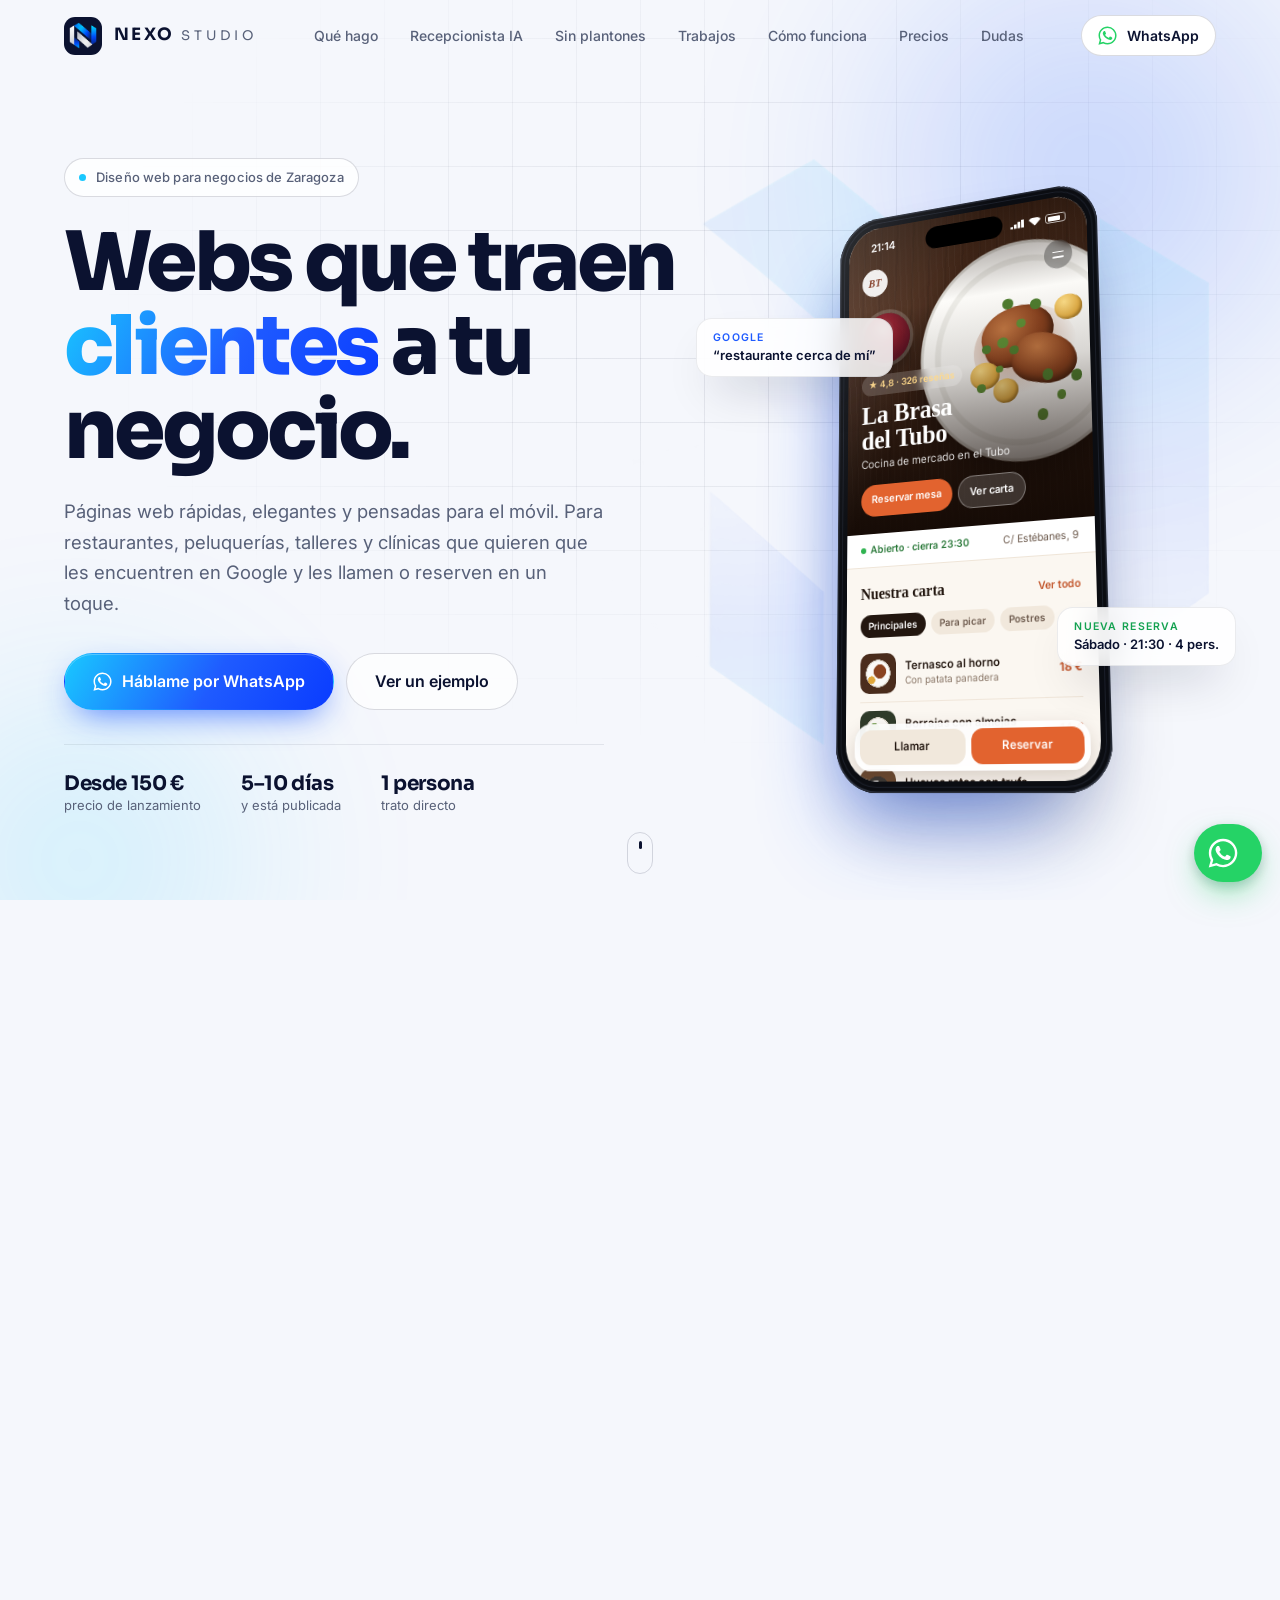
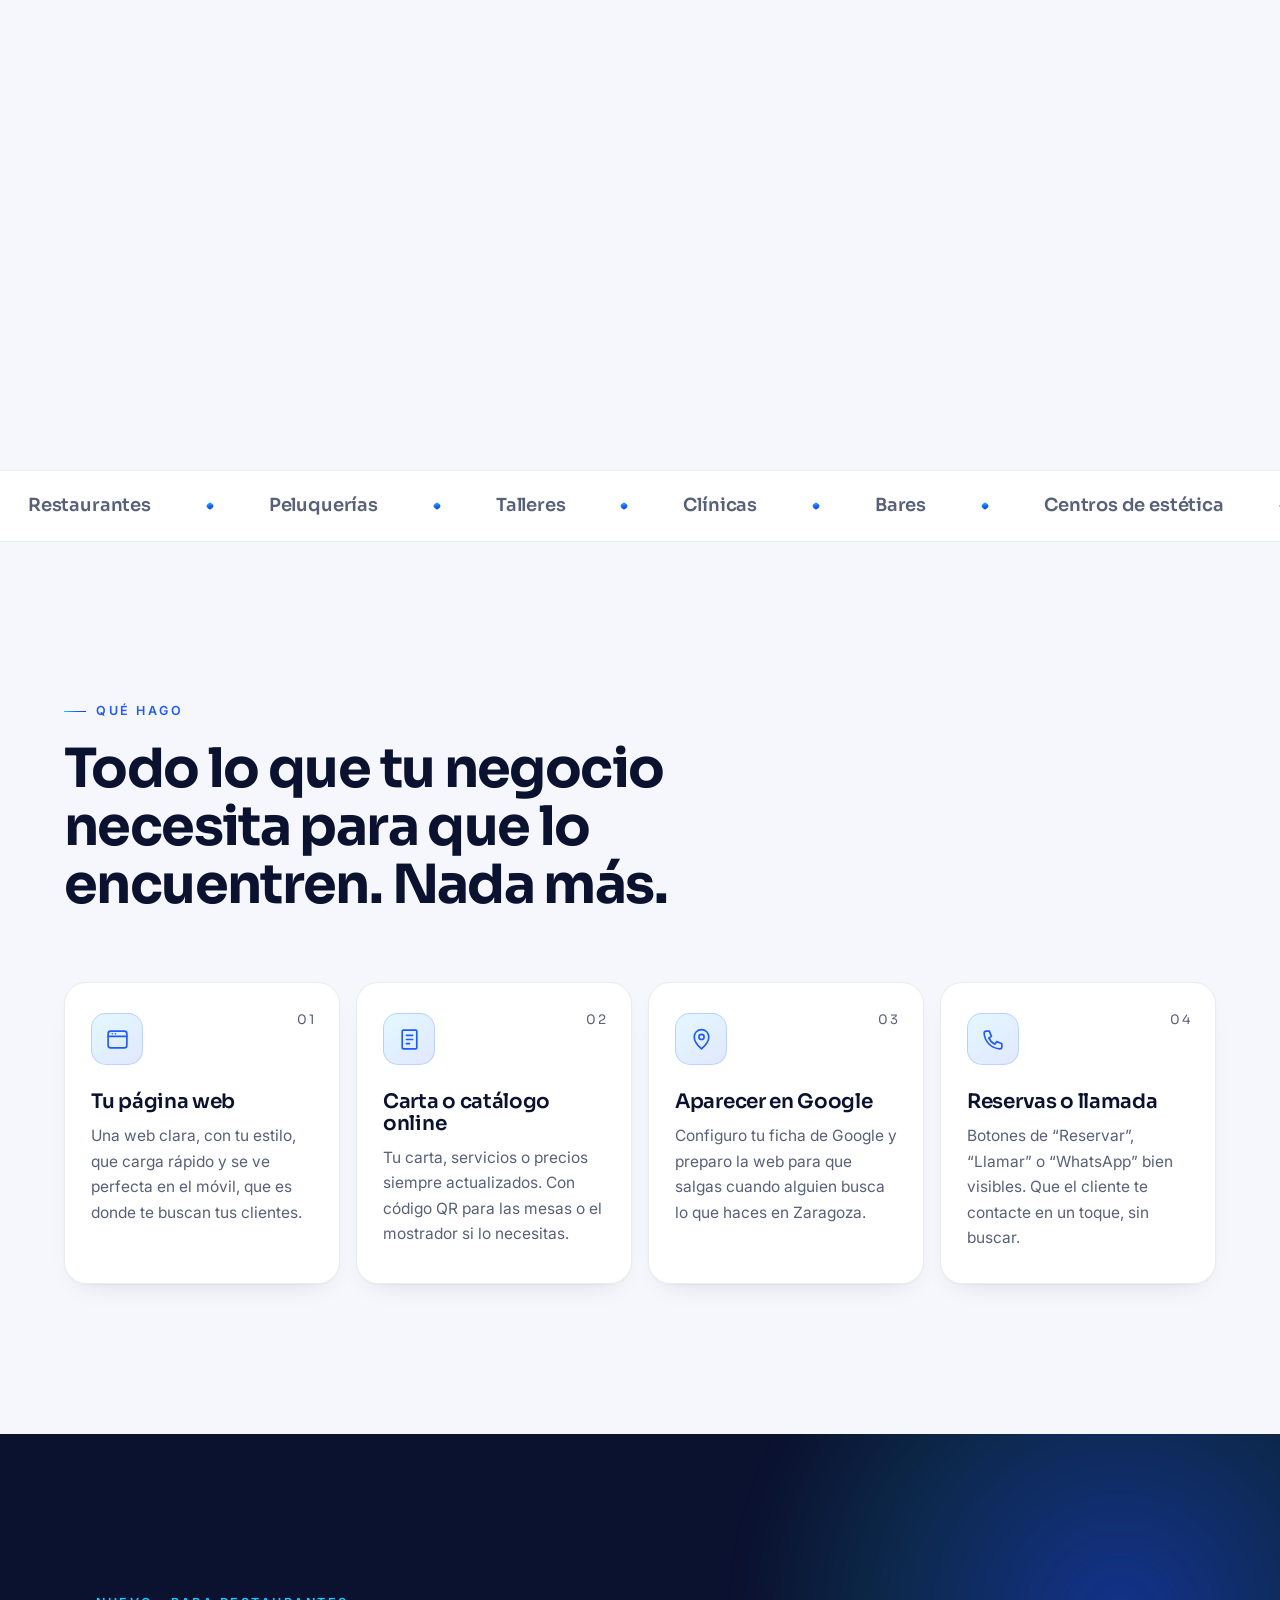
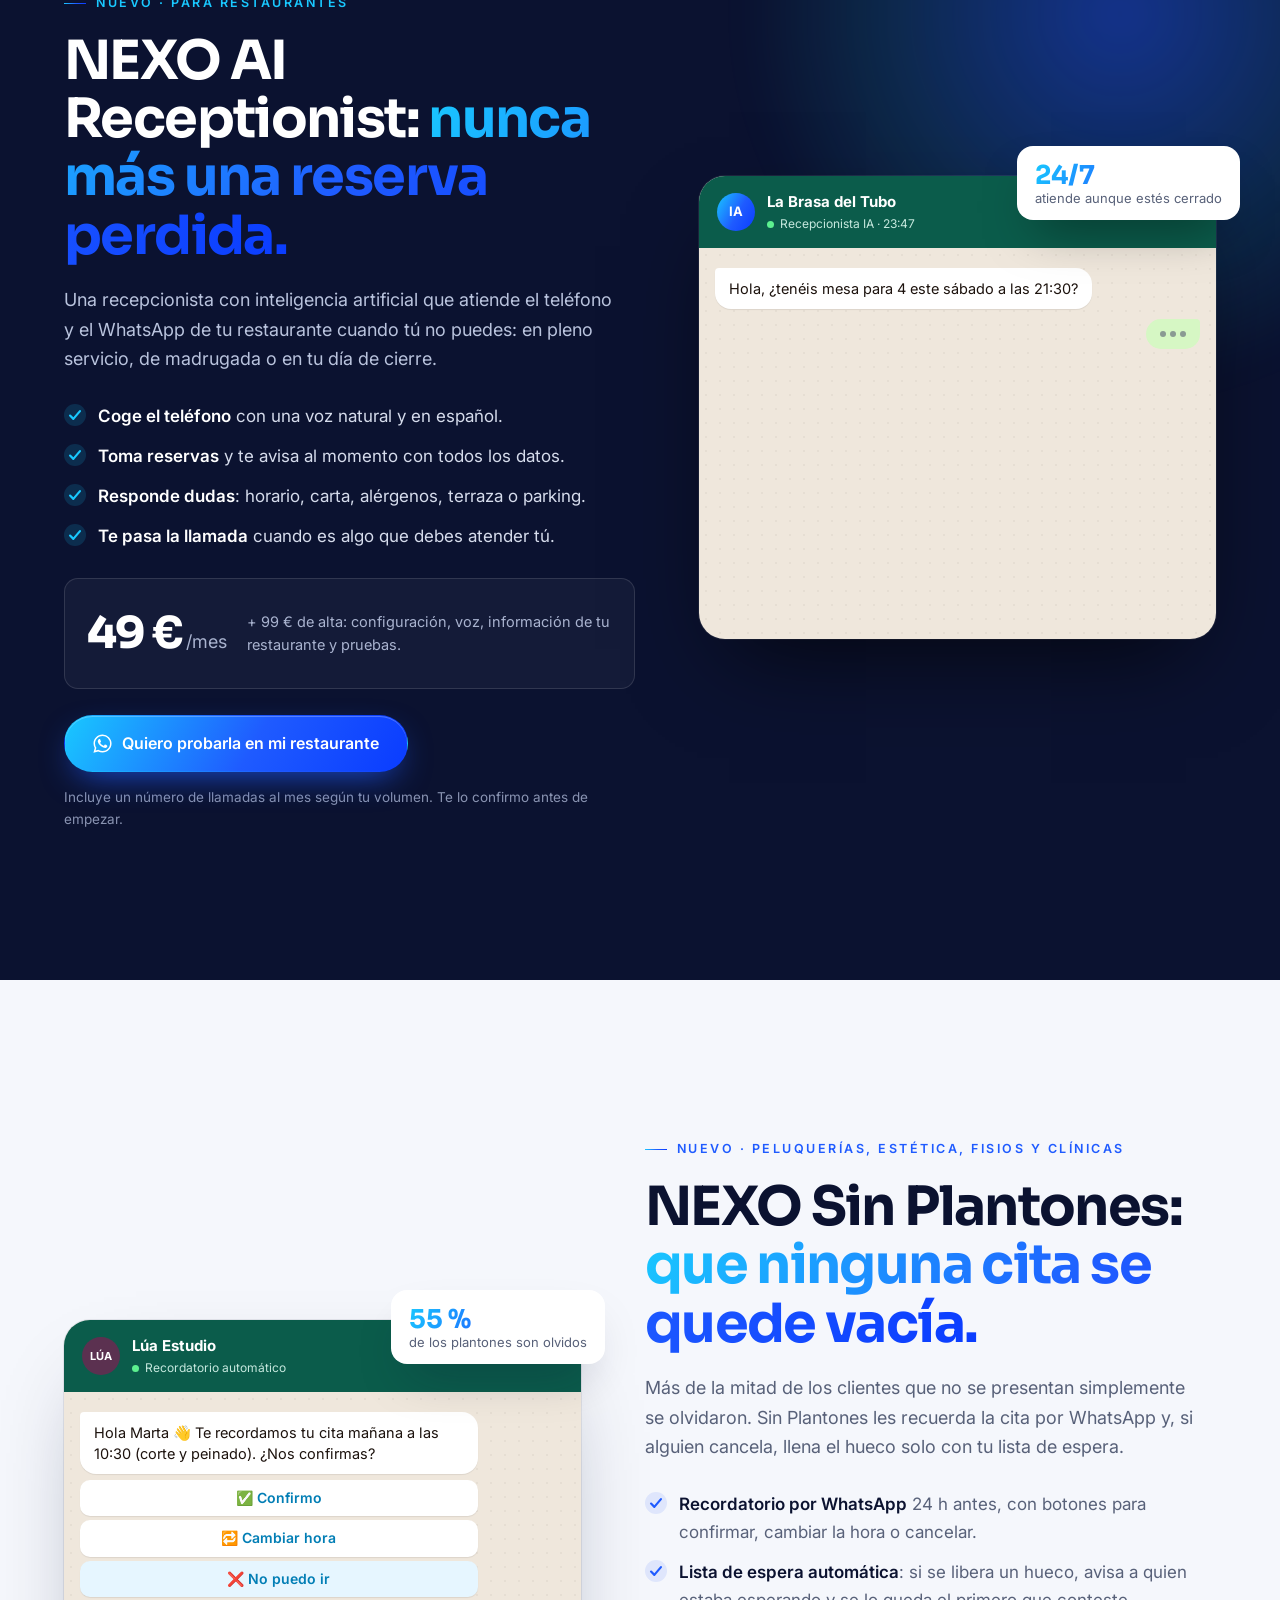
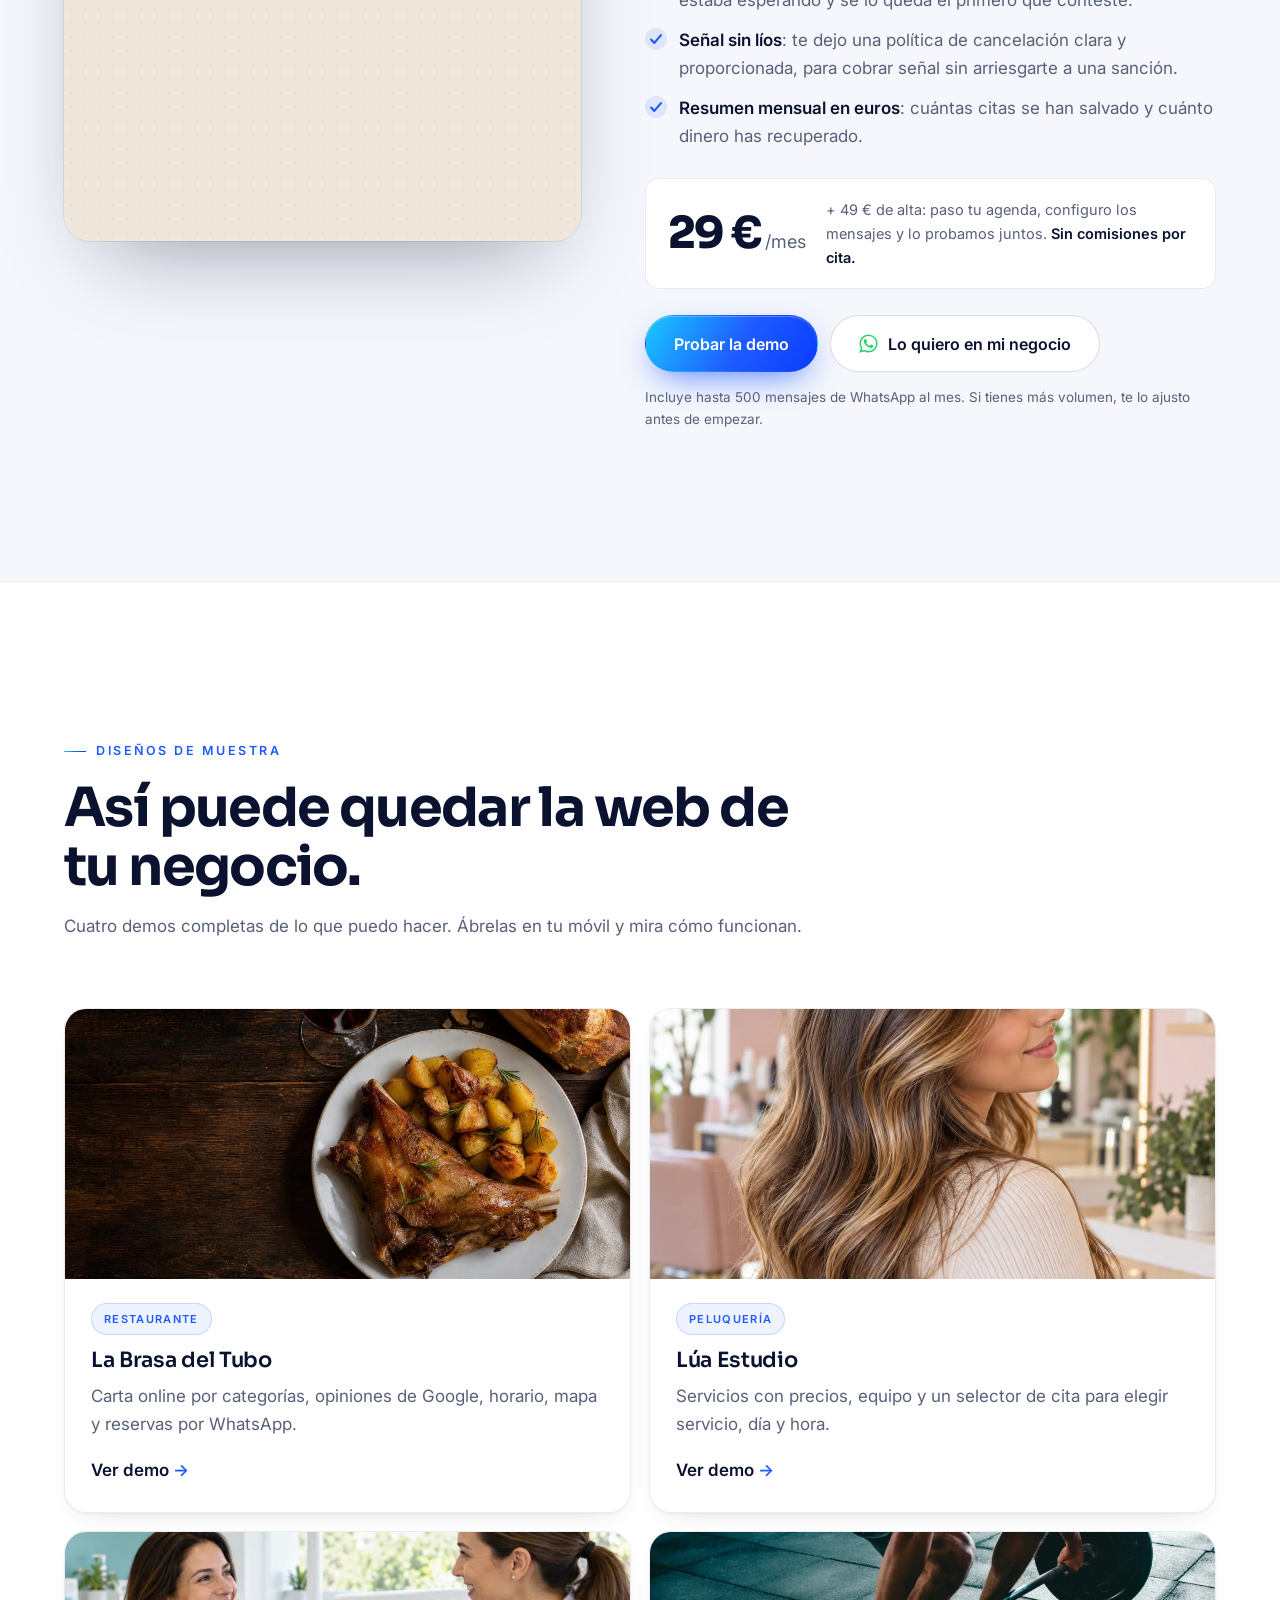
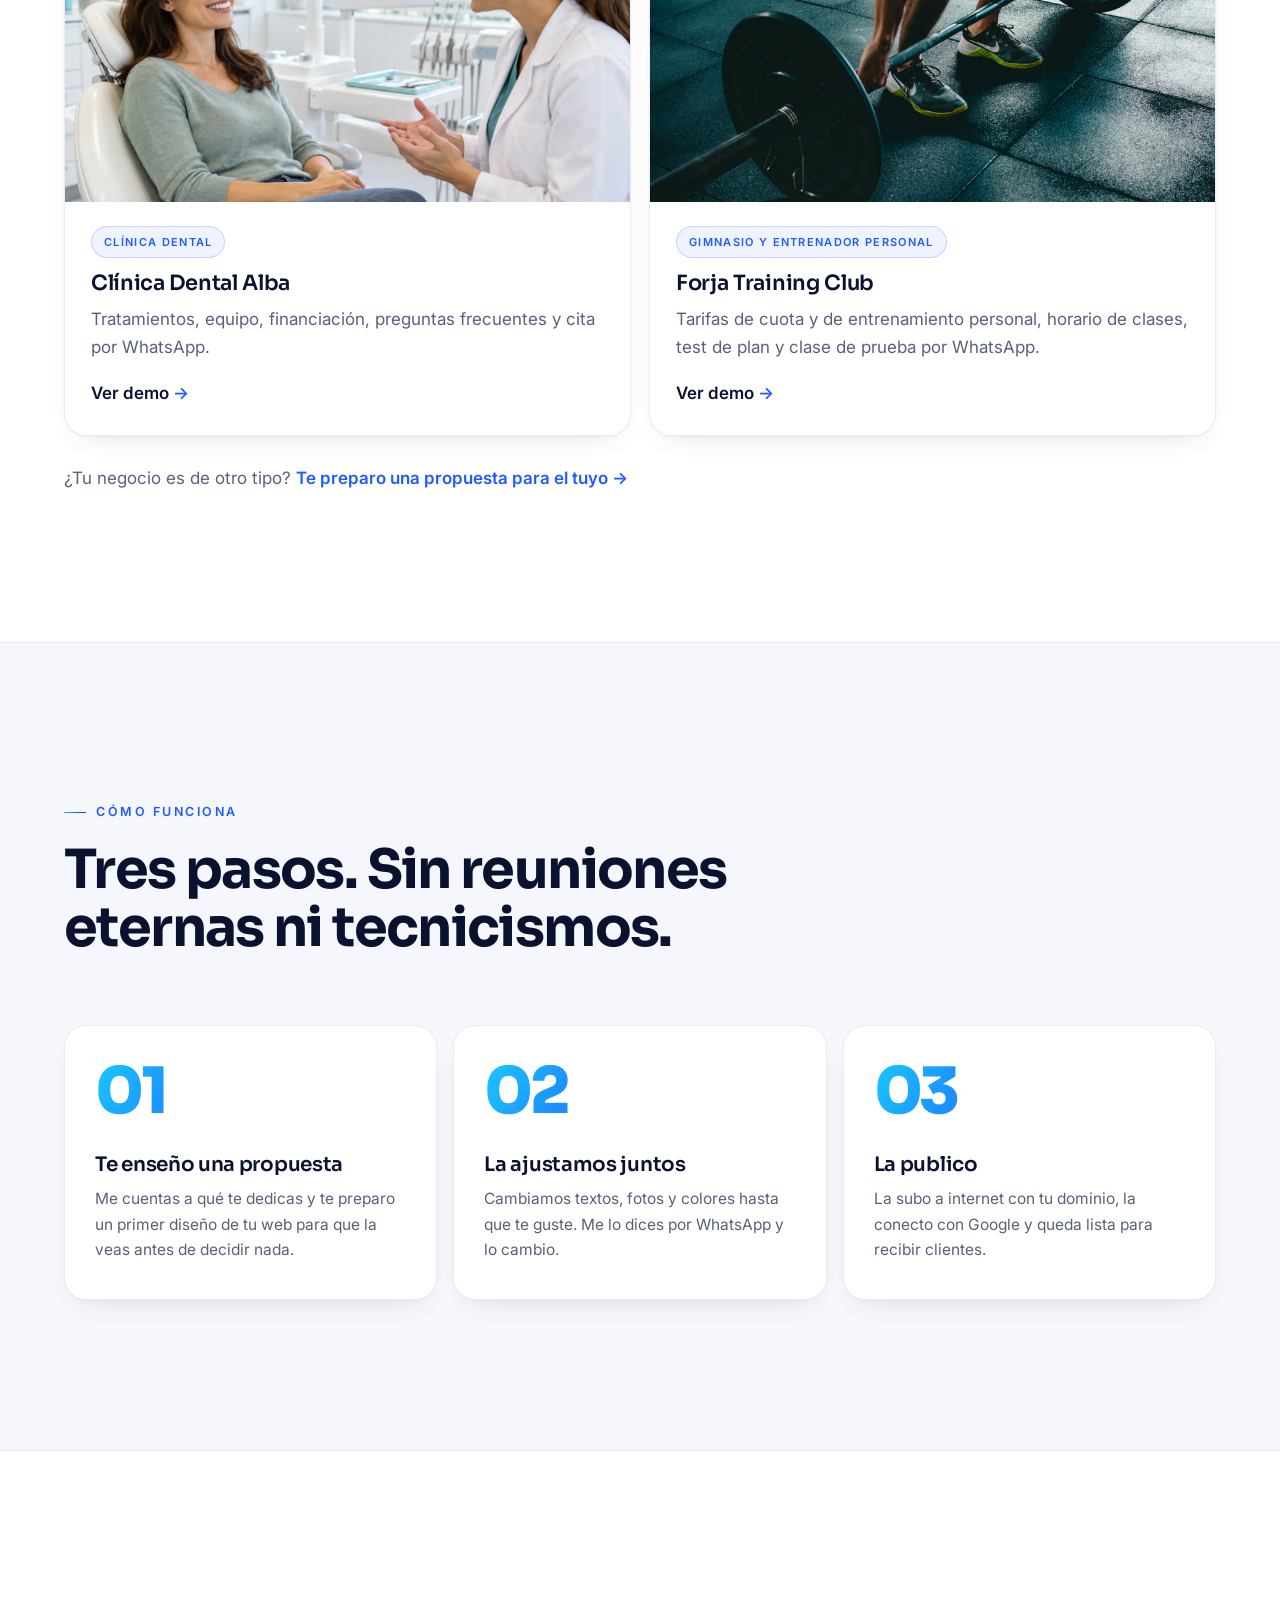
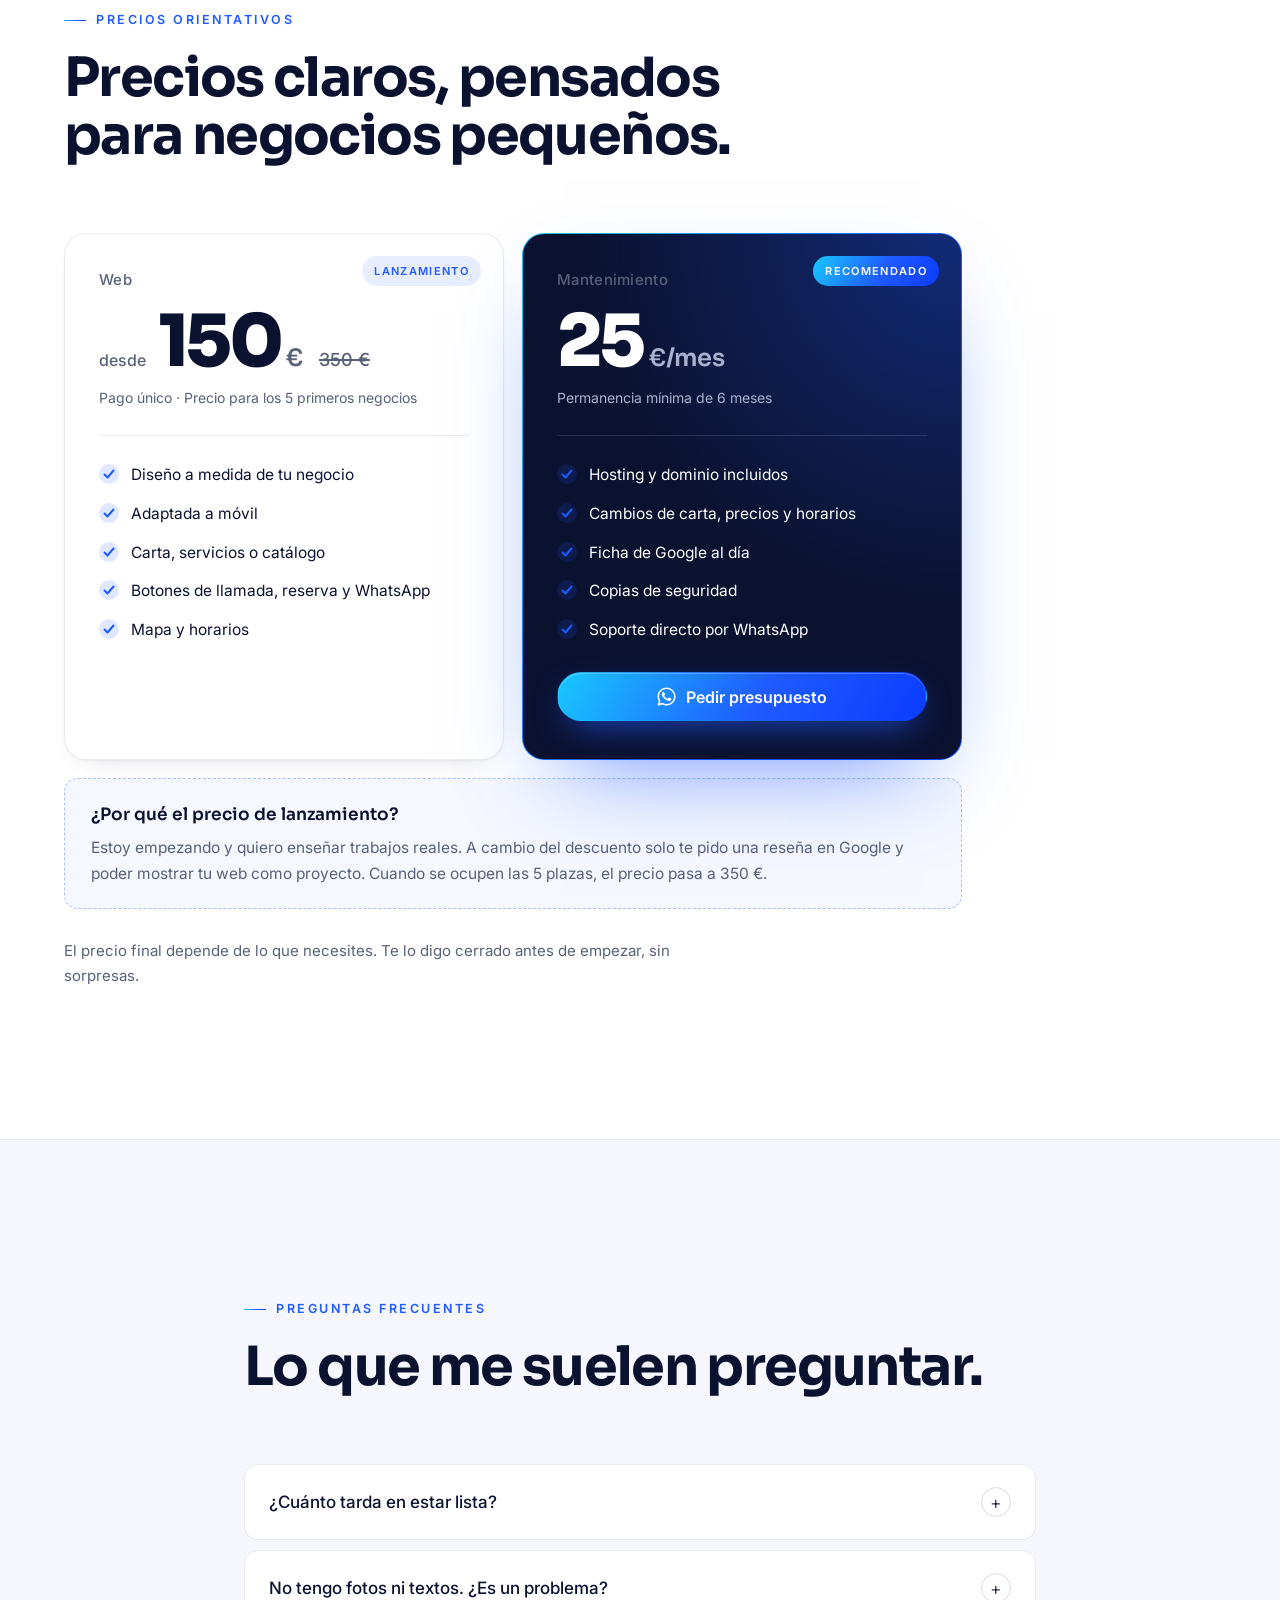
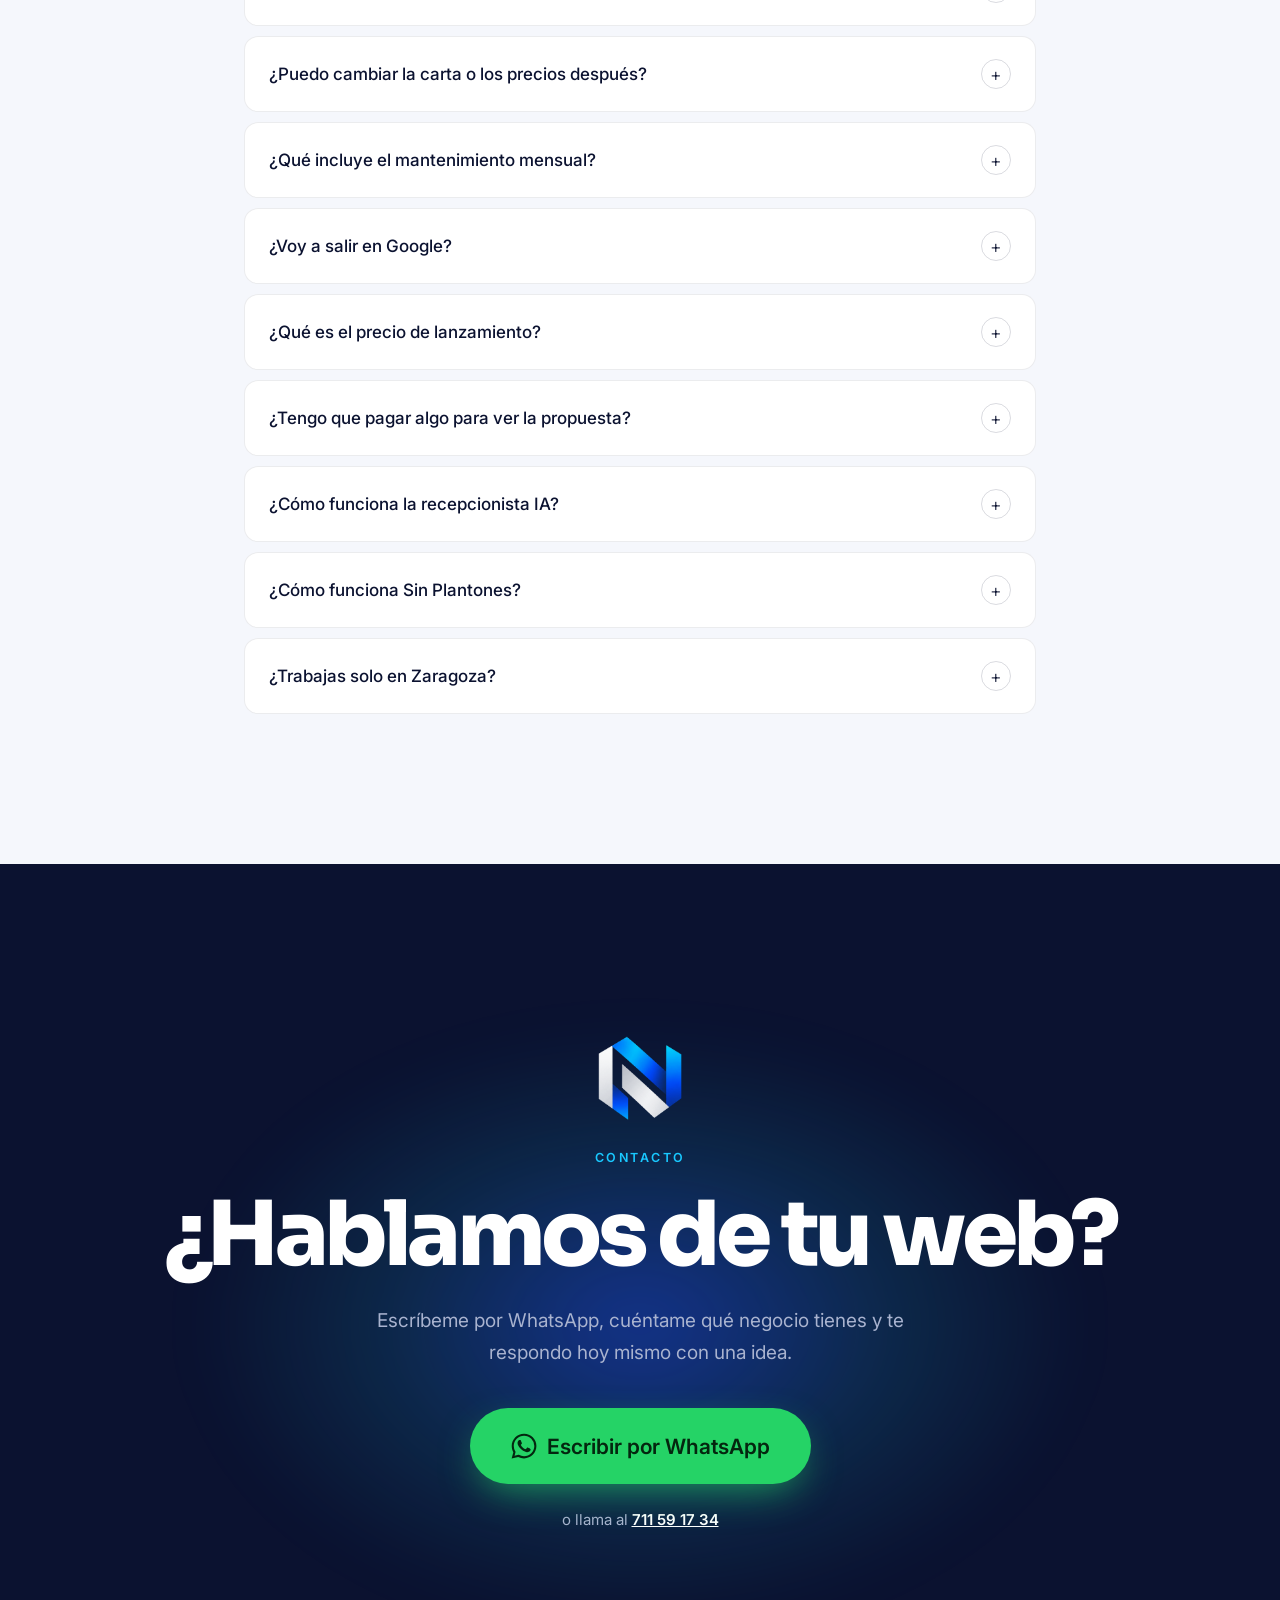
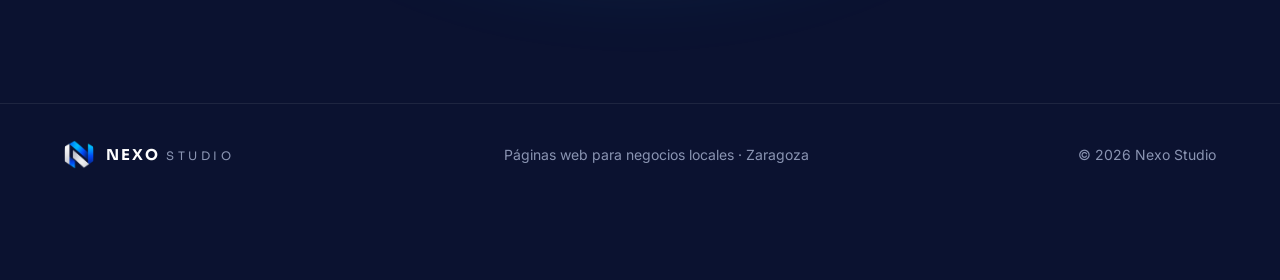
==== commit 10eb2016: "Add gym and personal training demo (Forja Training Club) New demo at demos/gimnasio/ with personal t" ====
--- a/index.html
+++ b/index.html
@@ -6,7 +6,7 @@
   <title>Nexo Studio · Páginas web para negocios locales en Zaragoza</title>
   <meta name="description" content="Diseño páginas web para restaurantes, peluquerías, talleres y clínicas de Zaragoza. Carta online, aparecer en Google, reservas y recordatorios de cita por WhatsApp. Desde 150 €.">
   <meta name="theme-color" content="#f5f7fc">
-  <link rel="canonical" href="https://hamzamotia5-spec.github.io/nexo-studio-web/">
+  <link rel="canonical" href="https://nexostudio1.github.io/nexo-studio-web/">
 
   <!-- Compartir en WhatsApp / redes (cambia la URL por tu dominio real) -->
   <meta property="og:type" content="website">
@@ -14,14 +14,14 @@
   <meta property="og:site_name" content="Nexo Studio">
   <meta property="og:title" content="Nexo Studio · Webs que traen clientes a tu negocio">
   <meta property="og:description" content="Páginas web para negocios locales de Zaragoza. Rápidas, bonitas en el móvil y listas para que te encuentren en Google.">
-  <meta property="og:url" content="https://hamzamotia5-spec.github.io/nexo-studio-web/">
-  <meta property="og:image" content="https://hamzamotia5-spec.github.io/nexo-studio-web/assets/img/og-image.jpg">
+  <meta property="og:url" content="https://nexostudio1.github.io/nexo-studio-web/">
+  <meta property="og:image" content="https://nexostudio1.github.io/nexo-studio-web/assets/img/og-image.jpg">
   <meta property="og:image:width" content="1200">
   <meta property="og:image:height" content="630">
   <meta name="twitter:card" content="summary_large_image">
   <meta name="twitter:title" content="Nexo Studio · Webs que traen clientes a tu negocio">
   <meta name="twitter:description" content="Páginas web para negocios locales de Zaragoza.">
-  <meta name="twitter:image" content="https://hamzamotia5-spec.github.io/nexo-studio-web/assets/img/og-image.jpg">
+  <meta name="twitter:image" content="https://nexostudio1.github.io/nexo-studio-web/assets/img/og-image.jpg">
 
   <link rel="icon" href="assets/img/favicon.png?v=20261103" type="image/png">
   <link rel="apple-touch-icon" href="assets/img/apple-touch-icon.png?v=20261103">
@@ -37,8 +37,8 @@
     "@type": "ProfessionalService",
     "name": "Nexo Studio",
     "description": "Diseño de páginas web para negocios locales en Zaragoza.",
-    "url": "https://hamzamotia5-spec.github.io/nexo-studio-web/",
-    "logo": "https://hamzamotia5-spec.github.io/nexo-studio-web/assets/img/nexo-logo.webp",
+    "url": "https://nexostudio1.github.io/nexo-studio-web/",
+    "logo": "https://nexostudio1.github.io/nexo-studio-web/assets/img/nexo-logo.webp",
     "telephone": "+34711591734",
     "areaServed": "Zaragoza",
     "address": { "@type": "PostalAddress", "addressLocality": "Zaragoza", "addressCountry": "ES" },
@@ -335,10 +335,10 @@
         <header class="section__head reveal">
           <p class="kicker">Diseños de muestra</p>
           <h2>Así puede quedar la web de tu negocio.</h2>
-          <p class="section__sub">Tres demos completas de lo que puedo hacer. Ábrelas en tu móvil y mira cómo funcionan.</p>
+          <p class="section__sub">Cuatro demos completas de lo que puedo hacer. Ábrelas en tu móvil y mira cómo funcionan.</p>
         </header>
 
-        <div class="works works--3">
+        <div class="works works--3 works--4">
           <!-- Demo restaurante -->
           <a class="card work reveal" href="demos/restaurante/">
             <div class="work__media work__media--photo"><img src="demos/img/resto-hero.webp" alt="Web de muestra de restaurante" loading="lazy"></div>
@@ -368,6 +368,16 @@
               <span class="badge">Clínica dental</span>
               <h3>Clínica Dental Alba</h3>
               <p>Tratamientos, equipo, financiación, preguntas frecuentes y cita por WhatsApp.</p>
+              <span class="link-arrow">Ver demo <span aria-hidden="true">→</span></span>
+            </div>
+          </a>
+          <!-- Demo gimnasio -->
+          <a class="card work reveal" href="demos/gimnasio/">
+            <div class="work__media work__media--photo"><img src="demos/img/gym-hero.webp" alt="Web de muestra de gimnasio y entrenamiento personal" loading="lazy"></div>
+            <div class="work__info">
+              <span class="badge">Gimnasio y entrenador personal</span>
+              <h3>Forja Training Club</h3>
+              <p>Tarifas de cuota y de entrenamiento personal, horario de clases, test de plan y clase de prueba por WhatsApp.</p>
               <span class="link-arrow">Ver demo <span aria-hidden="true">→</span></span>
             </div>
           </a>
--- a/styles.css
+++ b/styles.css
@@ -355,6 +355,7 @@
 /* Demos (3 columnas) */
 .section__sub { color: var(--muted); margin-top: 16px; font-size: 17px; }
 .works--3 { grid-template-columns: repeat(3, 1fr); }
+.works--4 { grid-template-columns: repeat(2, 1fr); }
 .works--3 .work { text-decoration: none; color: inherit; }
 .works--3 .work__media { padding: 28px 24px 0; min-height: 0; height: 270px; }
 .works--3 .browser__body { padding: 22px 20px 26px; }
